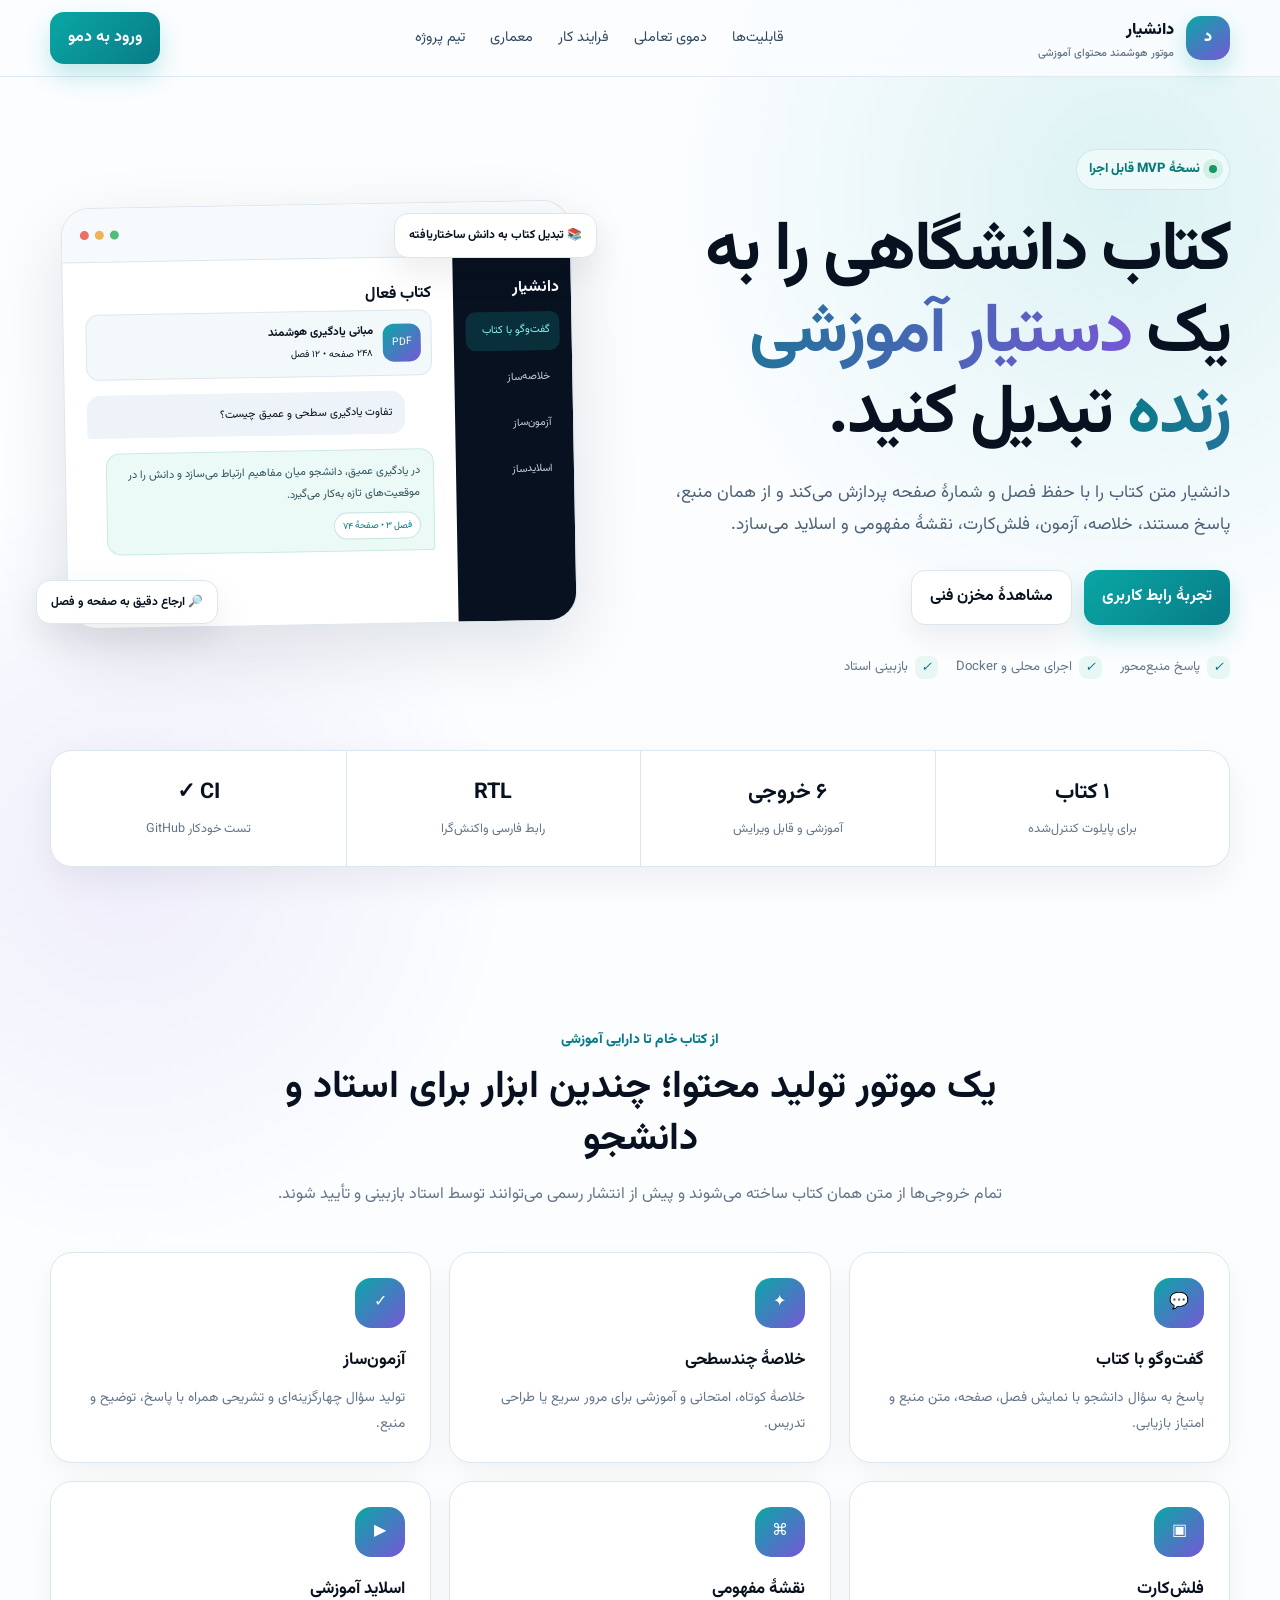
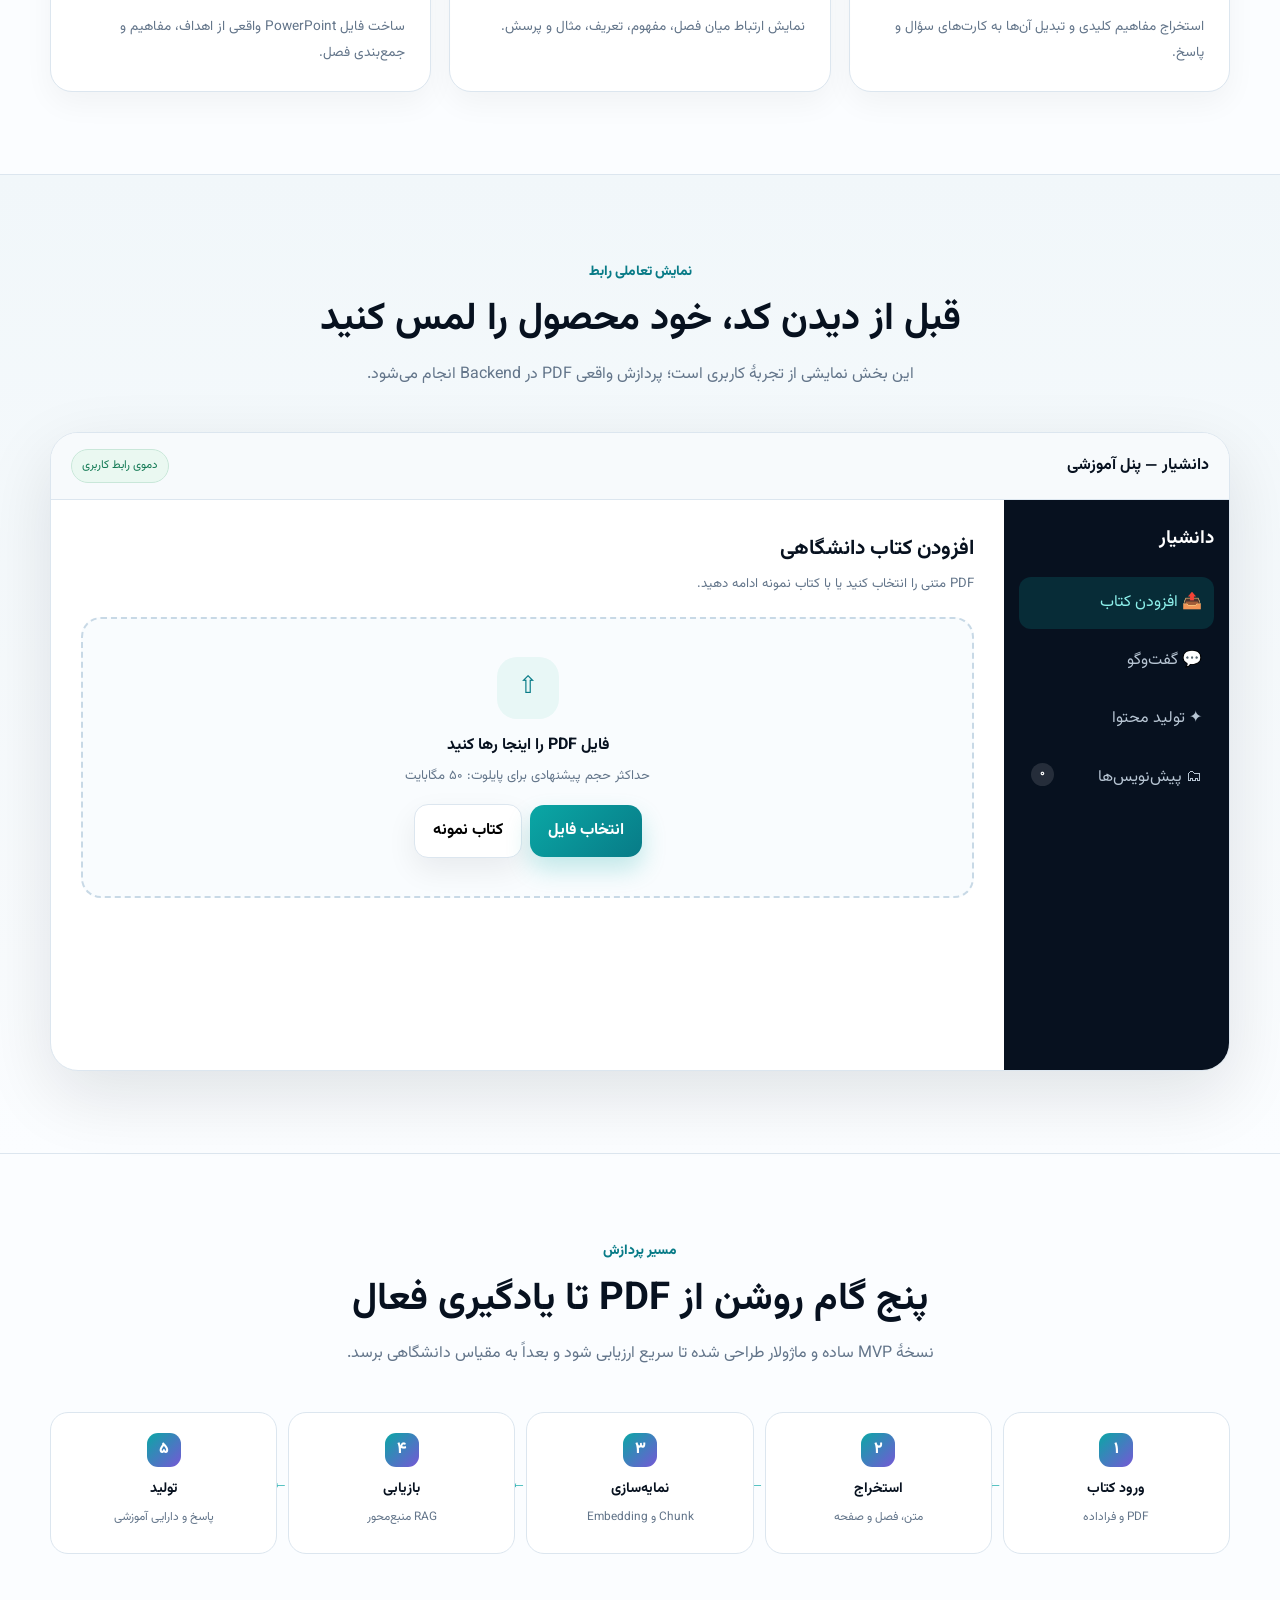
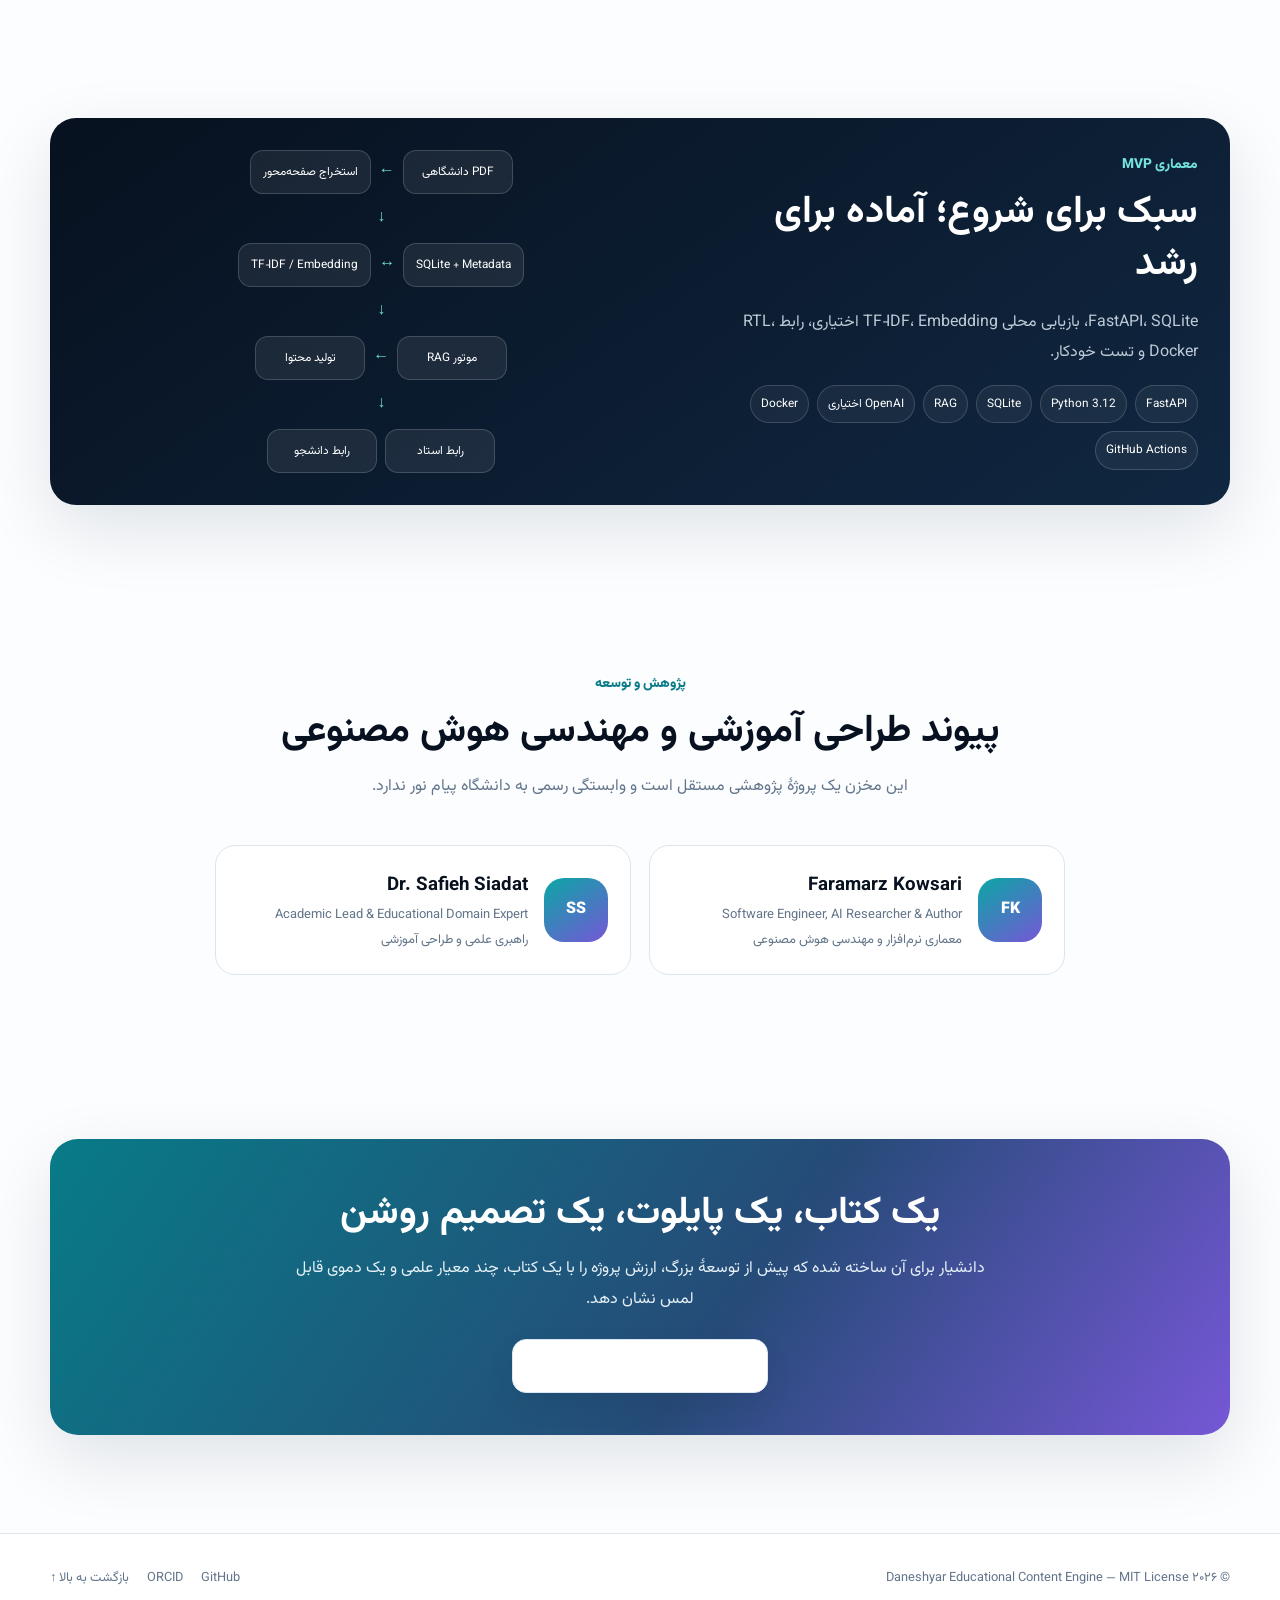
==== docs/index.html @ fdad8655 "Add draft storage notice to public interface" ====
<!doctype html>
<html lang="fa" dir="rtl">
<head>
<meta charset="utf-8">
<meta name="viewport" content="width=device-width,initial-scale=1">
<meta name="theme-color" content="#07111f">
<meta name="description" content="دانشیار؛ موتور هوشمند محتوای آموزشی برای تبدیل کتاب‌های دانشگاهی PDF به پاسخ‌های منبع‌محور، خلاصه، آزمون، فلش‌کارت و اسلاید.">
<meta property="og:title" content="دانشیار | موتور هوشمند محتوای آموزشی">
<meta property="og:description" content="از یک کتاب دانشگاهی، یک دستیار آموزشی منبع‌محور بسازید.">
<meta property="og:url" content="https://faramarzkowsari.github.io/daneshyar-educational-content-engine/">
<link rel="canonical" href="https://faramarzkowsari.github.io/daneshyar-educational-content-engine/">
<link rel="preconnect" href="https://fonts.googleapis.com">
<link rel="preconnect" href="https://fonts.gstatic.com" crossorigin>
<link href="https://fonts.googleapis.com/css2?family=Vazirmatn:wght@300;400;500;600;700;800;900&display=swap" rel="stylesheet">
<title>دانشیار | موتور هوشمند محتوای آموزشی</title>
<style>
:root{--ink:#07111f;--ink2:#102238;--surface:#fff;--soft:#f3f8fb;--line:#dce6ef;--muted:#63758a;--teal:#0aa7a5;--teal2:#087b87;--violet:#7657d6;--green:#199865;--shadow:0 24px 70px rgba(7,17,31,.11);--max:1180px}*{box-sizing:border-box}html{scroll-behavior:smooth}body{margin:0;font-family:Vazirmatn,Tahoma,sans-serif;color:var(--ink);background:radial-gradient(circle at 88% 4%,rgba(10,167,165,.13),transparent 28rem),radial-gradient(circle at 10% 18%,rgba(118,87,214,.09),transparent 24rem),#fbfdff;line-height:1.9}a{text-decoration:none;color:inherit}button,input{font:inherit}.wrap{width:min(var(--max),calc(100% - 36px));margin:auto}.top{position:sticky;top:0;z-index:30;background:rgba(251,253,255,.86);backdrop-filter:blur(18px);border-bottom:1px solid rgba(220,230,239,.85)}.nav{height:76px;display:flex;align-items:center;justify-content:space-between;gap:22px}.brand{display:flex;align-items:center;gap:12px;font-weight:900}.mark{width:44px;height:44px;border-radius:15px;display:grid;place-items:center;color:#fff;background:linear-gradient(145deg,var(--teal),var(--violet));box-shadow:0 10px 24px rgba(10,167,165,.24)}.brand small{display:block;color:var(--muted);font-size:.68rem;font-weight:500;line-height:1.2}.links{display:flex;align-items:center;gap:25px;color:#334a61;font-size:.9rem}.links a:hover{color:var(--teal2)}.btn{display:inline-flex;align-items:center;justify-content:center;gap:8px;padding:11px 18px;border-radius:14px;border:0;font-weight:700;cursor:pointer;transition:.2s}.btn:hover{transform:translateY(-2px)}.primary{color:#fff;background:linear-gradient(135deg,var(--teal),var(--teal2));box-shadow:0 12px 24px rgba(10,167,165,.24)}.secondary{background:#fff;border:1px solid var(--line);box-shadow:0 12px 30px rgba(7,17,31,.07)}.hero{padding:72px 0 62px}.heroGrid{display:grid;grid-template-columns:1.04fr .96fr;align-items:center;gap:58px}.badge{display:inline-flex;align-items:center;gap:9px;padding:7px 12px;border:1px solid #cbe8e7;border-radius:999px;background:#eefaf9;color:#087a78;font-weight:800;font-size:.82rem}.pulse{width:8px;height:8px;border-radius:50%;background:var(--green);box-shadow:0 0 0 6px rgba(25,152,101,.12)}h1{font-size:clamp(2.45rem,5.4vw,4.7rem);line-height:1.18;letter-spacing:-2px;margin:22px 0 20px}.grad{color:transparent;background:linear-gradient(100deg,var(--teal2),var(--violet));background-clip:text;-webkit-background-clip:text}.lead{font-size:1.08rem;color:#4d6177;max-width:650px;margin:0 0 28px}.actions{display:flex;flex-wrap:wrap;gap:12px}.trust{display:flex;flex-wrap:wrap;gap:18px;margin-top:30px;color:var(--muted);font-size:.82rem}.trust span{display:flex;align-items:center;gap:7px}.ok{width:23px;height:23px;border-radius:8px;display:grid;place-items:center;background:#e9f7f4;color:var(--teal2)}.visual{position:relative;min-height:470px;display:grid;place-items:center}.glow{position:absolute;width:360px;height:360px;border-radius:50%;background:radial-gradient(circle,rgba(10,167,165,.25),transparent 66%)}.window{width:min(100%,510px);position:relative;z-index:2;border:1px solid var(--line);border-radius:29px;background:#fff;overflow:hidden;box-shadow:var(--shadow);transform:rotate(-1deg)}.wbar{padding:15px 18px;background:#f7fafc;border-bottom:1px solid var(--line);display:flex;justify-content:space-between;align-items:center;color:var(--muted);font-size:.75rem}.dots{display:flex;gap:6px;direction:ltr}.dots i{width:9px;height:9px;border-radius:50%;background:#ef6d64}.dots i:nth-child(2){background:#efb354}.dots i:nth-child(3){background:#55bb79}.preview{display:grid;grid-template-columns:118px 1fr;min-height:365px}.side{padding:18px 12px;background:var(--ink);color:#c4d2df}.side b{color:#fff}.side div{padding:9px 10px;margin-top:8px;border-radius:10px;font-size:.67rem}.side .active{background:rgba(10,167,165,.2);color:#8af0eb}.main{padding:22px}.book{display:flex;align-items:center;gap:10px;background:var(--soft);border:1px solid var(--line);border-radius:13px;padding:10px;font-size:.72rem}.pdf{width:38px;height:38px;border-radius:11px;display:grid;place-items:center;color:#fff;background:linear-gradient(135deg,var(--teal),var(--violet));font-size:.65rem}.q,.a{padding:11px 13px;font-size:.7rem;border-radius:14px;margin-top:15px}.q{margin-right:28px;background:#edf3f8;border-bottom-left-radius:4px}.a{margin-left:18px;background:#ebfaf7;border:1px solid #cbe9e4;border-bottom-right-radius:4px;color:#31545c}.source{display:inline-block;margin-top:8px;padding:4px 8px;border:1px solid #c5e4df;border-radius:999px;background:#fff;color:var(--teal2);font-size:.58rem}.float{position:absolute;z-index:3;padding:10px 14px;border:1px solid var(--line);border-radius:14px;background:#fff;box-shadow:0 14px 35px rgba(7,17,31,.08);font-size:.74rem;font-weight:700}.f1{top:34px;right:-8px}.f2{bottom:25px;left:-14px}.metrics{padding:8px 0 76px}.metricGrid{display:grid;grid-template-columns:repeat(4,1fr);border:1px solid var(--line);border-radius:22px;background:#fff;box-shadow:0 14px 35px rgba(7,17,31,.06);overflow:hidden}.metric{text-align:center;padding:22px;border-left:1px solid var(--line)}.metric:last-child{border-left:0}.metric strong{display:block;font-size:1.35rem}.metric span{color:var(--muted);font-size:.79rem}section{padding:82px 0}.head{text-align:center;max-width:760px;margin:0 auto 42px}.kicker{color:var(--teal2);font-weight:800;font-size:.86rem}h2{font-size:clamp(1.9rem,3vw,3rem);line-height:1.35;margin:8px 0 13px}.head p{color:var(--muted);margin:0}.features{display:grid;grid-template-columns:repeat(3,1fr);gap:18px}.card{padding:25px;border:1px solid var(--line);border-radius:22px;background:#fff;box-shadow:0 12px 30px rgba(7,17,31,.045);transition:.25s}.card:hover{transform:translateY(-5px);box-shadow:0 18px 42px rgba(7,17,31,.08)}.icon{width:50px;height:50px;border-radius:16px;display:grid;place-items:center;color:#fff;background:linear-gradient(135deg,var(--teal),var(--violet));margin-bottom:17px}.card h3{margin:0 0 8px;font-size:1.05rem}.card p{margin:0;color:var(--muted);font-size:.85rem}.demoSec{background:linear-gradient(180deg,#f1f7fa,#fbfdff);border-block:1px solid var(--line)}.shell{border:1px solid var(--line);border-radius:28px;background:#fff;box-shadow:var(--shadow);overflow:hidden}.shellTop{padding:16px 20px;background:#f7fafc;border-bottom:1px solid var(--line);display:flex;justify-content:space-between;align-items:center}.demoTag{padding:5px 10px;border:1px solid #c9e7d9;border-radius:999px;background:#eaf8f1;color:#147a55;font-size:.72rem}.layout{display:grid;grid-template-columns:225px 1fr;min-height:570px}.demoSide{padding:21px 15px;background:var(--ink);color:#fff}.demoSide h3{margin:0 0 20px}.tabs button{width:100%;display:flex;gap:10px;padding:11px 12px;margin:6px 0;border:0;border-radius:12px;background:transparent;color:#b7c5d3;cursor:pointer;text-align:right}.tabs button.active,.tabs button:hover{background:rgba(10,167,165,.18);color:#8df0eb}.content{padding:30px}.panel{display:none}.panel.active{display:block;animation:fade .28s ease}@keyframes fade{from{opacity:0;transform:translateY(4px)}to{opacity:1;transform:none}}.phead h3{margin:0;font-size:1.3rem}.phead p{margin:2px 0 20px;color:var(--muted);font-size:.82rem}.upload{padding:38px 20px;border:2px dashed #c8d9e6;border-radius:20px;background:#f9fcfe;text-align:center}.upload.drag{border-color:var(--teal);background:#eefaf9}.uploadIcon{width:62px;height:62px;margin:0 auto 12px;border-radius:20px;display:grid;place-items:center;background:#e8f7f6;color:var(--teal2);font-size:1.5rem}.upload h4{margin:0}.upload p{margin:3px 0 15px;color:var(--muted);font-size:.82rem}#file{display:none}.progress{display:none;margin-top:20px;text-align:right}.track{height:9px;border-radius:999px;background:#e6eef4;overflow:hidden}.bar{width:0;height:100%;background:linear-gradient(90deg,var(--teal),var(--violet));transition:.25s}.plabel{margin-top:8px;color:var(--muted);font-size:.8rem}.bookRow{display:flex;align-items:center;justify-content:space-between;gap:12px;padding:14px;border:1px solid var(--line);border-radius:16px;background:#f8fbfd;margin-bottom:16px}.bookMeta{display:flex;align-items:center;gap:11px}.bookMeta strong{display:block;font-size:.9rem}.bookMeta small{color:var(--muted)}.chat{border:1px solid var(--line);border-radius:18px;overflow:hidden}.messages{min-height:275px;max-height:325px;overflow:auto;padding:18px;background:#fbfdff}.msg{width:fit-content;max-width:86%;padding:11px 14px;margin-bottom:12px;border-radius:15px;font-size:.85rem}.user{margin-right:auto;background:#eaf0f6;border-bottom-left-radius:4px}.ai{background:#eaf9f6;border:1px solid #cbe9e4;border-bottom-right-radius:4px}.cite{display:inline-flex;margin-top:8px;padding:4px 8px;border:1px solid #bedfd9;border-radius:999px;background:#fff;color:#087c76;font-size:.67rem}.typing{display:none;color:var(--muted);font-size:.77rem}.form{display:flex;gap:9px;padding:12px;border-top:1px solid var(--line)}.form input{min-width:0;flex:1;padding:11px 13px;border:1px solid var(--line);border-radius:12px;outline:0}.form input:focus{border-color:var(--teal);box-shadow:0 0 0 4px rgba(10,167,165,.09)}.samples{display:flex;flex-wrap:wrap;gap:7px;margin-top:11px}.samples button{padding:7px 10px;border:1px solid var(--line);border-radius:999px;background:#fff;color:#425970;cursor:pointer;font-size:.72rem}.assets{display:grid;grid-template-columns:repeat(2,1fr);gap:13px}.asset{display:flex;align-items:center;gap:12px;padding:16px;border:1px solid var(--line);border-radius:17px}.asset .icon{flex:0 0 44px;width:44px;height:44px;margin:0;border-radius:13px}.asset strong{display:block;font-size:.88rem}.asset small{color:var(--muted)}.asset button{margin-right:auto;padding:7px 10px;border:1px solid var(--line);border-radius:10px;background:#f8fbfd;cursor:pointer}.result{display:none;margin-top:16px;padding:14px;border:1px solid #cce7e2;border-radius:14px;background:#eefaf8;color:#28595a}.flow{display:grid;grid-template-columns:repeat(5,1fr);gap:11px}.step{position:relative;text-align:center;padding:20px 11px;border:1px solid var(--line);border-radius:18px;background:#fff}.step:not(:last-child):after{content:"←";position:absolute;left:-17px;top:42%;color:var(--teal);font-weight:900}.num{width:34px;height:34px;margin:0 auto 9px;border-radius:11px;display:grid;place-items:center;color:#fff;background:linear-gradient(135deg,var(--teal),var(--violet));font-weight:800}.step strong{display:block;font-size:.88rem}.step span{color:var(--muted);font-size:.74rem}.arch{display:grid;grid-template-columns:.9fr 1.1fr;gap:28px;padding:32px;border-radius:26px;color:#fff;background:linear-gradient(145deg,#07111f,#102741);box-shadow:var(--shadow)}.arch p{color:#bdcad6}.pills{display:flex;flex-wrap:wrap;gap:8px}.pills span{padding:7px 10px;border:1px solid rgba(255,255,255,.16);border-radius:999px;background:rgba(255,255,255,.05);font-size:.74rem}.diagram{display:grid;gap:9px;align-content:center}.row{display:flex;align-items:center;justify-content:center;gap:8px}.box{min-width:110px;padding:10px 12px;text-align:center;border:1px solid rgba(255,255,255,.17);border-radius:13px;background:rgba(255,255,255,.075);font-size:.74rem}.arrow{color:#70e1db;font-weight:900}.people{display:grid;grid-template-columns:repeat(2,1fr);gap:18px;max-width:850px;margin:auto}.person{display:flex;align-items:center;gap:16px;padding:22px;border:1px solid var(--line);border-radius:20px;background:#fff}.avatar{width:64px;height:64px;flex:0 0 64px;border-radius:20px;display:grid;place-items:center;color:#fff;background:linear-gradient(145deg,var(--teal),var(--violet));font-weight:900}.person h3{margin:0}.person p{margin:0;color:var(--muted);font-size:.81rem}.cta{padding-bottom:98px}.ctaBox{padding:42px;border-radius:28px;text-align:center;color:#fff;background:linear-gradient(125deg,var(--teal2),#264b78 58%,var(--violet));box-shadow:var(--shadow)}.ctaBox p{max-width:690px;margin:0 auto 24px;color:#e6f1f7}footer{padding:32px 0;border-top:1px solid var(--line);background:#fff}.foot{display:flex;justify-content:space-between;align-items:center;gap:20px;color:var(--muted);font-size:.8rem}.footLinks{display:flex;gap:18px}.toast{position:fixed;left:22px;bottom:22px;z-index:90;opacity:0;transform:translateY(14px);padding:12px 16px;border-radius:13px;color:#fff;background:var(--ink);box-shadow:var(--shadow);transition:.25s;font-size:.82rem}.toast.show{opacity:1;transform:none}@media(max-width:980px){.links{display:none}.heroGrid,.arch{grid-template-columns:1fr}.heroCopy{text-align:center}.lead{margin-inline:auto}.actions,.trust{justify-content:center}.features{grid-template-columns:repeat(2,1fr)}.flow{grid-template-columns:repeat(2,1fr)}.step:after{display:none}}@media(max-width:720px){.brand small{display:none}.hero{padding-top:50px}.visual{min-height:390px}.float{display:none}.window{transform:none}.metricGrid{grid-template-columns:repeat(2,1fr)}.metric:nth-child(2){border-left:0}.metric:nth-child(-n+2){border-bottom:1px solid var(--line)}.features,.people{grid-template-columns:1fr}.layout{grid-template-columns:1fr}.demoSide{padding:10px;overflow:auto}.demoSide h3{display:none}.tabs{display:flex;min-width:max-content}.tabs button{width:auto;white-space:nowrap}.content{padding:20px 14px}.assets{grid-template-columns:1fr}.flow{grid-template-columns:1fr}.foot{flex-direction:column;text-align:center}.preview{grid-template-columns:92px 1fr}}@media(prefers-reduced-motion:reduce){*{scroll-behavior:auto!important;animation:none!important;transition:none!important}}

/* Draft repository */
.tabs button{position:relative}
.draftBadge{display:inline-grid;place-items:center;min-width:23px;height:23px;padding:0 6px;margin-right:auto;border-radius:999px;background:rgba(255,255,255,.12);color:#fff;font-size:.68rem;font-weight:800}
.tabs button.active .draftBadge{background:#8df0eb;color:#07333a}
.draftTop{display:flex;align-items:flex-start;justify-content:space-between;gap:18px;margin-bottom:16px}
.draftTop .phead p{margin-bottom:0}
.draftTools{display:flex;flex-wrap:wrap;align-items:center;gap:8px}
.draftSearch{min-width:230px;padding:9px 12px;border:1px solid var(--line);border-radius:11px;background:#fff;outline:none}
.draftSearch:focus{border-color:var(--teal);box-shadow:0 0 0 4px rgba(10,167,165,.08)}
.filters{display:flex;flex-wrap:wrap;gap:7px;margin-bottom:16px}
.filters button{padding:7px 11px;border:1px solid var(--line);border-radius:999px;background:#fff;color:#4d6176;cursor:pointer;font-size:.75rem}
.filters button.active{border-color:#aadfdc;background:#eaf9f7;color:#087b78;font-weight:800}
.draftList{display:grid;gap:12px}
.draftCard{display:grid;grid-template-columns:auto 1fr auto;gap:14px;align-items:center;padding:16px;border:1px solid var(--line);border-radius:17px;background:#fff;box-shadow:0 8px 24px rgba(7,17,31,.035)}
.draftCard:hover{border-color:#bfdcdd;box-shadow:0 13px 30px rgba(7,17,31,.065)}
.draftKind{width:46px;height:46px;display:grid;place-items:center;border-radius:14px;color:#fff;background:linear-gradient(135deg,var(--teal),var(--violet));font-weight:900}
.draftInfo{min-width:0}
.draftTitle{display:flex;align-items:center;gap:8px;flex-wrap:wrap}
.draftTitle strong{font-size:.92rem}
.statusChip{display:inline-flex;align-items:center;gap:5px;padding:3px 8px;border-radius:999px;font-size:.65rem;font-weight:800}
.statusChip.draft{background:#fff5df;color:#9b6818;border:1px solid #f2deb1}
.statusChip.approved{background:#eaf8f1;color:#147a55;border:1px solid #cae8da}
.draftMeta{display:flex;flex-wrap:wrap;gap:10px;margin-top:5px;color:var(--muted);font-size:.72rem}
.draftActions{display:flex;flex-wrap:wrap;justify-content:flex-end;gap:6px}
.draftActions button{padding:7px 9px;border:1px solid var(--line);border-radius:9px;background:#f8fbfd;color:#40576d;cursor:pointer;font-size:.7rem}
.draftActions button:hover{border-color:#9fd8d5;background:#eef9f8;color:#087b78}
.draftActions .danger:hover{border-color:#efb9b5;background:#fff1ef;color:#a33e35}
.emptyDrafts{text-align:center;padding:48px 20px;border:2px dashed #d7e3ec;border-radius:18px;background:#fafcfe;color:var(--muted)}
.emptyDrafts .emptyIcon{width:62px;height:62px;margin:0 auto 11px;display:grid;place-items:center;border-radius:19px;background:#eef6fa;color:var(--teal2);font-size:1.5rem}
.emptyDrafts h4{margin:0 0 4px;color:var(--ink)}
.emptyDrafts p{margin:0 0 14px;font-size:.8rem}
.draftSummary{display:flex;gap:10px;flex-wrap:wrap;margin-bottom:16px}
.summaryPill{padding:8px 11px;border:1px solid var(--line);border-radius:12px;background:#f8fbfd;font-size:.75rem;color:#4c6176}
.summaryPill b{color:var(--ink)}
.modalBackdrop{position:fixed;inset:0;z-index:100;display:none;align-items:center;justify-content:center;padding:20px;background:rgba(4,12,22,.62);backdrop-filter:blur(5px)}
.modalBackdrop.open{display:flex}
.draftModal{width:min(760px,100%);max-height:86vh;display:flex;flex-direction:column;border-radius:22px;background:#fff;box-shadow:0 30px 90px rgba(0,0,0,.28);overflow:hidden}
.modalHead{display:flex;align-items:flex-start;justify-content:space-between;gap:15px;padding:19px 22px;border-bottom:1px solid var(--line);background:#f8fbfd}
.modalHead h3{margin:0;font-size:1.15rem}
.modalHead p{margin:3px 0 0;color:var(--muted);font-size:.75rem}
.closeModal{width:38px;height:38px;border:1px solid var(--line);border-radius:11px;background:#fff;cursor:pointer;font-size:1.1rem}
.modalBody{padding:22px;overflow:auto}
.previewBlock{padding:18px;border:1px solid var(--line);border-radius:15px;background:#fbfdff;white-space:pre-wrap;color:#334b60;font-size:.84rem;line-height:2}
.modalFoot{display:flex;flex-wrap:wrap;justify-content:flex-end;gap:8px;padding:14px 22px;border-top:1px solid var(--line);background:#fff}
.modalFoot button{padding:9px 13px;border:1px solid var(--line);border-radius:10px;background:#f8fbfd;cursor:pointer}
.modalFoot .approve{color:#fff;border-color:transparent;background:linear-gradient(135deg,var(--teal),var(--teal2))}
.resultAction{margin-right:9px;padding:6px 10px;border:1px solid #acdcd7;border-radius:9px;background:#fff;color:#087b78;cursor:pointer;font-weight:800}
@media(max-width:720px){
  .draftTop{flex-direction:column}
  .draftTools,.draftSearch{width:100%}
  .draftCard{grid-template-columns:auto 1fr}
  .draftActions{grid-column:1/-1;justify-content:flex-start}
}


.draftStorageNote{
  display:flex;
  align-items:flex-start;
  gap:12px;
  margin:0 0 18px;
  padding:15px 17px;
  border:1px solid #b8dfe0;
  border-right:5px solid var(--teal);
  border-radius:15px;
  background:linear-gradient(135deg,#effaf9,#f7fbff);
  color:#315667;
  box-shadow:0 8px 24px rgba(7,17,31,.035);
}
.draftStorageNote .noteIcon{
  flex:0 0 38px;
  width:38px;
  height:38px;
  display:grid;
  place-items:center;
  border-radius:12px;
  background:#dff5f2;
  color:#087b78;
  font-size:1.05rem;
}
.draftStorageNote strong{color:#083c4b}
.draftStorageNote p{margin:0;font-size:.79rem;line-height:2}

</style>
<script type="application/ld+json">{"@context":"https://schema.org","@type":"SoftwareApplication","name":"Daneshyar Educational Content Engine","alternateName":"دانشیار","applicationCategory":"EducationalApplication","operatingSystem":"Web","url":"https://faramarzkowsari.github.io/daneshyar-educational-content-engine/","codeRepository":"https://github.com/FaramarzKowsari/daneshyar-educational-content-engine","license":"https://opensource.org/licenses/MIT","author":[{"@type":"Person","name":"Faramarz Kowsari"},{"@type":"Person","name":"Safieh Siadat"}]}</script>
</head>
<body>
<header class="top"><div class="wrap nav"><a class="brand" href="#top"><span class="mark">د</span><span>دانشیار<small>موتور هوشمند محتوای آموزشی</small></span></a><nav class="links"><a href="#features">قابلیت‌ها</a><a href="#demo">دموی تعاملی</a><a href="#workflow">فرایند کار</a><a href="#architecture">معماری</a><a href="#team">تیم پروژه</a></nav><a class="btn primary" href="#demo">ورود به دمو</a></div></header>
<main id="top">
<section class="hero"><div class="wrap heroGrid"><div class="heroCopy"><span class="badge"><span class="pulse"></span>نسخهٔ MVP قابل اجرا</span><h1>کتاب دانشگاهی را به یک <span class="grad">دستیار آموزشی زنده</span> تبدیل کنید.</h1><p class="lead">دانشیار متن کتاب را با حفظ فصل و شمارهٔ صفحه پردازش می‌کند و از همان منبع، پاسخ مستند، خلاصه، آزمون، فلش‌کارت، نقشهٔ مفهومی و اسلاید می‌سازد.</p><div class="actions"><a class="btn primary" href="#demo">تجربهٔ رابط کاربری</a><a class="btn secondary" href="https://github.com/FaramarzKowsari/daneshyar-educational-content-engine" target="_blank" rel="noopener">مشاهدهٔ مخزن فنی</a></div><div class="trust"><span><i class="ok">✓</i>پاسخ منبع‌محور</span><span><i class="ok">✓</i>اجرای محلی و Docker</span><span><i class="ok">✓</i>بازبینی استاد</span></div></div><div class="visual"><div class="glow"></div><div class="float f1">📚 تبدیل کتاب به دانش ساختاریافته</div><div class="float f2">🔎 ارجاع دقیق به صفحه و فصل</div><div class="window"><div class="wbar"><span>● سامانه آماده است</span><span class="dots"><i></i><i></i><i></i></span></div><div class="preview"><aside class="side"><b>دانشیار</b><div class="active">گفت‌وگو با کتاب</div><div>خلاصه‌ساز</div><div>آزمون‌ساز</div><div>اسلایدساز</div></aside><div class="main"><b>کتاب فعال</b><div class="book"><span class="pdf">PDF</span><span><b>مبانی یادگیری هوشمند</b><br><small>۲۴۸ صفحه • ۱۲ فصل</small></span></div><div class="q">تفاوت یادگیری سطحی و عمیق چیست؟</div><div class="a">در یادگیری عمیق، دانشجو میان مفاهیم ارتباط می‌سازد و دانش را در موقعیت‌های تازه به‌کار می‌گیرد.<br><span class="source">فصل ۳ • صفحهٔ ۷۴</span></div></div></div></div></div></div></section>
<div class="metrics"><div class="wrap metricGrid"><div class="metric"><strong>۱ کتاب</strong><span>برای پایلوت کنترل‌شده</span></div><div class="metric"><strong>۶ خروجی</strong><span>آموزشی و قابل ویرایش</span></div><div class="metric"><strong>RTL</strong><span>رابط فارسی واکنش‌گرا</span></div><div class="metric"><strong>CI ✓</strong><span>تست خودکار GitHub</span></div></div></div>
<section id="features"><div class="wrap"><div class="head"><span class="kicker">از کتاب خام تا دارایی آموزشی</span><h2>یک موتور تولید محتوا؛ چندین ابزار برای استاد و دانشجو</h2><p>تمام خروجی‌ها از متن همان کتاب ساخته می‌شوند و پیش از انتشار رسمی می‌توانند توسط استاد بازبینی و تأیید شوند.</p></div><div class="features"><article class="card"><div class="icon">💬</div><h3>گفت‌وگو با کتاب</h3><p>پاسخ به سؤال دانشجو با نمایش فصل، صفحه، متن منبع و امتیاز بازیابی.</p></article><article class="card"><div class="icon">✦</div><h3>خلاصهٔ چندسطحی</h3><p>خلاصهٔ کوتاه، امتحانی و آموزشی برای مرور سریع یا طراحی تدریس.</p></article><article class="card"><div class="icon">✓</div><h3>آزمون‌ساز</h3><p>تولید سؤال چهارگزینه‌ای و تشریحی همراه با پاسخ، توضیح و منبع.</p></article><article class="card"><div class="icon">▣</div><h3>فلش‌کارت</h3><p>استخراج مفاهیم کلیدی و تبدیل آن‌ها به کارت‌های سؤال و پاسخ.</p></article><article class="card"><div class="icon">⌘</div><h3>نقشهٔ مفهومی</h3><p>نمایش ارتباط میان فصل، مفهوم، تعریف، مثال و پرسش.</p></article><article class="card"><div class="icon">▶</div><h3>اسلاید آموزشی</h3><p>ساخت فایل PowerPoint واقعی از اهداف، مفاهیم و جمع‌بندی فصل.</p></article></div></div></section>
<section class="demoSec" id="demo"><div class="wrap"><div class="head"><span class="kicker">نمایش تعاملی رابط</span><h2>قبل از دیدن کد، خود محصول را لمس کنید</h2><p>این بخش نمایشی از تجربهٔ کاربری است؛ پردازش واقعی PDF در Backend انجام می‌شود.</p></div><div class="shell"><div class="shellTop"><b>دانشیار — پنل آموزشی</b><span class="demoTag">دموی رابط کاربری</span></div><div class="layout"><aside class="demoSide"><h3>دانشیار</h3><div class="tabs"><button class="active" data-panel="upload">📤 افزودن کتاب</button><button data-panel="chat">💬 گفت‌وگو</button><button data-panel="assets">✦ تولید محتوا</button><button data-panel="drafts">🗂 پیش‌نویس‌ها <span class="draftBadge" id="draftCount">۰</span></button></div></aside><div class="content">
<div class="panel active" id="upload"><div class="phead"><h3>افزودن کتاب دانشگاهی</h3><p>PDF متنی را انتخاب کنید یا با کتاب نمونه ادامه دهید.</p></div><div class="upload" id="zone"><div class="uploadIcon">⇧</div><h4 id="uploadTitle">فایل PDF را اینجا رها کنید</h4><p>حداکثر حجم پیشنهادی برای پایلوت: ۵۰ مگابایت</p><label class="btn primary" for="file">انتخاب فایل</label><input id="file" type="file" accept="application/pdf"><button class="btn secondary" id="sample" style="margin-right:8px">کتاب نمونه</button><div class="progress" id="progress"><div class="track"><div class="bar" id="bar"></div></div><div class="plabel" id="plabel">در حال آماده‌سازی…</div></div></div></div>
<div class="panel" id="chat"><div class="phead"><h3>گفت‌وگو با کتاب</h3><p>پاسخ‌ها به فصل و صفحهٔ منبع متصل می‌شوند.</p></div><div class="bookRow"><div class="bookMeta"><span class="pdf">PDF</span><span><strong id="activeBook">مبانی یادگیری هوشمند</strong><small>کتاب نمونه • آمادهٔ جست‌وجو</small></span></div><span class="demoTag">۱۲ فصل</span></div><div class="chat"><div class="messages" id="messages"><div class="msg ai">سلام. دربارهٔ محتوای کتاب سؤال بپرسید؛ پاسخ را همراه با منبع نمایش می‌دهم.</div><div class="typing" id="typing">دانشیار در حال بررسی منبع است…</div></div><form class="form" id="form"><input id="question" placeholder="سؤال خود را بنویسید…" autocomplete="off"><button class="btn primary">ارسال</button></form></div><div class="samples"><button data-q="هدف یادگیری عمیق چیست؟">هدف یادگیری عمیق چیست؟</button><button data-q="ارزشیابی تکوینی چه کاربردی دارد؟">ارزشیابی تکوینی چه کاربردی دارد؟</button><button data-q="نقش بازخورد در یادگیری چیست؟">نقش بازخورد در یادگیری چیست؟</button></div></div>
<div class="panel" id="assets"><div class="phead"><h3>تولید محتوای آموزشی</h3><p>خروجی به‌عنوان پیش‌نویس ذخیره می‌شود.</p></div><div class="assets"><div class="asset"><span class="icon">Σ</span><span><strong>خلاصهٔ فصل</strong><small>سه سطح کاربردی</small></span><button data-asset="خلاصهٔ سه‌سطحی">تولید</button></div><div class="asset"><span class="icon">?</span><span><strong>آزمون</strong><small>چهارگزینه‌ای و تشریحی</small></span><button data-asset="آزمون ۱۰ سؤالی">تولید</button></div><div class="asset"><span class="icon">▣</span><span><strong>فلش‌کارت</strong><small>سؤال، پاسخ و راهنما</small></span><button data-asset="۲۰ فلش‌کارت">تولید</button></div><div class="asset"><span class="icon">▶</span><span><strong>اسلاید</strong><small>PowerPoint قابل دانلود</small></span><button data-asset="۱۲ اسلاید آموزشی">تولید</button></div></div><div class="result" id="result"></div></div>
<div class="panel" id="drafts">
  <div class="draftTop">
    <div class="phead"><h3>مخزن پیش‌نویس‌ها</h3><p>خروجی‌های تولیدشده را مشاهده، بازبینی، تأیید، دانلود یا حذف کنید.</p></div>
    <div class="draftTools">
      <input class="draftSearch" id="draftSearch" type="search" placeholder="جست‌وجو در پیش‌نویس‌ها…" autocomplete="off">
      <button class="btn secondary" id="clearDrafts" type="button">پاک‌کردن همه</button>
    </div>
  </div>
  <div class="draftSummary" id="draftSummary"></div>
  <div class="draftStorageNote" role="note" aria-label="نکته مهم درباره ذخیره‌سازی پیش‌نویس‌ها">
  <span class="noteIcon" aria-hidden="true">ⓘ</span>
  <p><strong>نکتهٔ مهم:</strong> در این نسخهٔ نمایشی، پیش‌نویس‌ها فقط در مرورگر همان کاربر ذخیره می‌شوند. برای نسخهٔ واقعی دانشگاهی که چند استاد و دانشجو وارد سامانه می‌شوند، پیش‌نویس‌ها باید در Backend، پایگاه داده و حساب کاربری ذخیره شوند.</p>
</div>
  <div class="filters" id="draftFilters">
    <button class="active" data-filter="all">همه</button>
    <button data-filter="draft">پیش‌نویس</button>
    <button data-filter="approved">تأییدشده</button>
    <button data-filter="summary">خلاصه</button>
    <button data-filter="quiz">آزمون</button>
    <button data-filter="flashcards">فلش‌کارت</button>
    <button data-filter="slides">اسلاید</button>
  </div>
  <div class="draftList" id="draftList"></div>
  <div class="emptyDrafts" id="emptyDrafts">
    <div class="emptyIcon">🗂</div>
    <h4>هنوز پیش‌نویسی ساخته نشده است</h4>
    <p>از بخش «تولید محتوا» یک خروجی بسازید؛ اینجا قابل مشاهده خواهد بود.</p>
    <button class="btn primary" type="button" id="goToAssets">ساخت اولین پیش‌نویس</button>
  </div>
</div>

<div class="modalBackdrop" id="draftModal" role="dialog" aria-modal="true" aria-labelledby="modalTitle">
  <div class="draftModal">
    <div class="modalHead">
      <div><h3 id="modalTitle">پیش‌نمایش پیش‌نویس</h3><p id="modalMeta"></p></div>
      <button class="closeModal" id="closeModal" type="button" aria-label="بستن">×</button>
    </div>
    <div class="modalBody"><div class="previewBlock" id="modalContent"></div></div>
    <div class="modalFoot">
      <button type="button" id="modalDownload">دانلود متن</button>
      <button type="button" class="approve" id="modalApprove">تأیید پیش‌نویس</button>
    </div>
  </div>
</div>
</div></div></div></div></section>
<section id="workflow"><div class="wrap"><div class="head"><span class="kicker">مسیر پردازش</span><h2>پنج گام روشن از PDF تا یادگیری فعال</h2><p>نسخهٔ MVP ساده و ماژولار طراحی شده تا سریع ارزیابی شود و بعداً به مقیاس دانشگاهی برسد.</p></div><div class="flow"><div class="step"><div class="num">۱</div><strong>ورود کتاب</strong><span>PDF و فراداده</span></div><div class="step"><div class="num">۲</div><strong>استخراج</strong><span>متن، فصل و صفحه</span></div><div class="step"><div class="num">۳</div><strong>نمایه‌سازی</strong><span>Chunk و Embedding</span></div><div class="step"><div class="num">۴</div><strong>بازیابی</strong><span>RAG منبع‌محور</span></div><div class="step"><div class="num">۵</div><strong>تولید</strong><span>پاسخ و دارایی آموزشی</span></div></div></div></section>
<section id="architecture"><div class="wrap"><div class="arch"><div><span class="kicker" style="color:#74e2dc">معماری MVP</span><h2>سبک برای شروع؛ آماده برای رشد</h2><p>FastAPI، SQLite، بازیابی محلی TF‑IDF، Embedding اختیاری، رابط RTL، Docker و تست خودکار.</p><div class="pills"><span>FastAPI</span><span>Python 3.12</span><span>SQLite</span><span>RAG</span><span>OpenAI اختیاری</span><span>Docker</span><span>GitHub Actions</span></div></div><div class="diagram"><div class="row"><div class="box">PDF دانشگاهی</div><span class="arrow">←</span><div class="box">استخراج صفحه‌محور</div></div><div class="row"><span class="arrow">↓</span></div><div class="row"><div class="box">SQLite + Metadata</div><span class="arrow">↔</span><div class="box">TF‑IDF / Embedding</div></div><div class="row"><span class="arrow">↓</span></div><div class="row"><div class="box">موتور RAG</div><span class="arrow">←</span><div class="box">تولید محتوا</div></div><div class="row"><span class="arrow">↓</span></div><div class="row"><div class="box">رابط استاد</div><div class="box">رابط دانشجو</div></div></div></div></div></section>
<section id="team"><div class="wrap"><div class="head"><span class="kicker">پژوهش و توسعه</span><h2>پیوند طراحی آموزشی و مهندسی هوش مصنوعی</h2><p>این مخزن یک پروژهٔ پژوهشی مستقل است و وابستگی رسمی به دانشگاه پیام نور ندارد.</p></div><div class="people"><article class="person"><div class="avatar">FK</div><div><h3>Faramarz Kowsari</h3><p>Software Engineer, AI Researcher & Author<br>معماری نرم‌افزار و مهندسی هوش مصنوعی</p></div></article><article class="person"><div class="avatar">SS</div><div><h3>Dr. Safieh Siadat</h3><p>Academic Lead & Educational Domain Expert<br>راهبری علمی و طراحی آموزشی</p></div></article></div></div></section>
<section class="cta"><div class="wrap"><div class="ctaBox"><h2>یک کتاب، یک پایلوت، یک تصمیم روشن</h2><p>دانشیار برای آن ساخته شده که پیش از توسعهٔ بزرگ، ارزش پروژه را با یک کتاب، چند معیار علمی و یک دموی قابل لمس نشان دهد.</p><a class="btn secondary" href="https://github.com/FaramarzKowsari/daneshyar-educational-content-engine" target="_blank" rel="noopener">مشاهدهٔ مستندات فنی در GitHub</a></div></div></section>
</main>
<footer><div class="wrap foot"><span>© ۲۰۲۶ Daneshyar Educational Content Engine — MIT License</span><div class="footLinks"><a href="https://github.com/FaramarzKowsari/daneshyar-educational-content-engine" target="_blank">GitHub</a><a href="https://orcid.org/0000-0003-1692-0453" target="_blank">ORCID</a><a href="#top">بازگشت به بالا ↑</a></div></div></footer><div class="toast" id="toast"></div>
<script>
const $=s=>document.querySelector(s),$$=s=>[...document.querySelectorAll(s)];const toast=m=>{let t=$('#toast');t.textContent=m;t.classList.add('show');clearTimeout(window.tt);window.tt=setTimeout(()=>t.classList.remove('show'),2400)};function panel(n){$$('.panel').forEach(x=>x.classList.remove('active'));$$('.tabs button').forEach(x=>x.classList.toggle('active',x.dataset.panel===n));$('#'+n).classList.add('active')}$$('.tabs button').forEach(b=>b.onclick=()=>panel(b.dataset.panel));let prog=$('#progress'),bar=$('#bar'),pl=$('#plabel');function loadBook(name='مبانی یادگیری هوشمند'){prog.style.display='block';$('#uploadTitle').textContent=name;[[18,'اعتبارسنجی PDF…'],[42,'استخراج متن و صفحات…'],[68,'تشخیص فصل‌ها…'],[87,'نمایه‌سازی محتوا…'],[100,'کتاب آماده است.']].forEach((x,i)=>setTimeout(()=>{bar.style.width=x[0]+'%';pl.textContent=x[1];if(x[0]===100){$('#activeBook').textContent=name.replace(/\.pdf$/i,'');toast('کتاب آماده شد');setTimeout(()=>panel('chat'),550)}},380*(i+1)))}$('#sample').onclick=()=>loadBook();$('#file').onchange=e=>{let f=e.target.files[0];if(f&&f.name.toLowerCase().endsWith('.pdf'))loadBook(f.name);else if(f)toast('فقط فایل PDF پذیرفته می‌شود')};let z=$('#zone');['dragenter','dragover'].forEach(e=>z.addEventListener(e,x=>{x.preventDefault();z.classList.add('drag')}));['dragleave','drop'].forEach(e=>z.addEventListener(e,x=>{x.preventDefault();z.classList.remove('drag')}));z.ondrop=e=>{let f=e.dataTransfer.files[0];if(f&&f.name.toLowerCase().endsWith('.pdf'))loadBook(f.name);else toast('فقط فایل PDF پذیرفته می‌شود')};const ans=['یادگیری عمیق زمانی رخ می‌دهد که دانشجو میان مفاهیم ارتباط بسازد و آموخته‌ها را در موقعیت تازه به‌کار گیرد.','ارزشیابی تکوینی در جریان یادگیری انجام می‌شود تا فاصله با هدف مشخص و مسیر پیش از ارزیابی نهایی اصلاح شود.','بازخورد مؤثر نشان می‌دهد چه چیزی درست انجام شده، چه بخشی نیازمند اصلاح است و گام بعدی چیست.'];let ai=0,msg=$('#messages'),typing=$('#typing');function ask(q){if(!q.trim())return;let u=document.createElement('div');u.className='msg user';u.textContent=q;msg.insertBefore(u,typing);typing.style.display='block';msg.scrollTop=msg.scrollHeight;setTimeout(()=>{typing.style.display='none';let a=document.createElement('div');a.className='msg ai';a.innerHTML=ans[ai%ans.length]+'<br><span class="cite">فصل '+(3+ai)+' • صفحهٔ '+(71+ai*8)+'</span>';ai++;msg.insertBefore(a,typing);msg.scrollTop=msg.scrollHeight},850)}$('#form').onsubmit=e=>{e.preventDefault();let q=$('#question');ask(q.value);q.value=''};$$('.samples button').forEach(b=>b.onclick=()=>ask(b.dataset.q));
const DRAFT_KEY='daneshyar_demo_drafts_v2';
const faNum=n=>new Intl.NumberFormat('fa-IR').format(n);
const faDate=iso=>new Intl.DateTimeFormat('fa-IR',{dateStyle:'medium',timeStyle:'short'}).format(new Date(iso));
let currentFilter='all',activeDraftId=null;

const draftTemplates={
 'خلاصهٔ سه‌سطحی':{
   kind:'summary',icon:'Σ',title:'خلاصهٔ فصل سوم — یادگیری عمیق',
   content:'خلاصهٔ کوتاه\nیادگیری عمیق بر ایجاد ارتباط میان مفاهیم، تحلیل دلیل‌ها و انتقال آموخته‌ها به موقعیت‌های تازه استوار است.\n\nخلاصهٔ امتحانی\n• تفاوت یادگیری سطحی و عمیق\n• نقش دانش پیشین در فهم مطالب تازه\n• اهمیت بازخورد و خودارزیابی\n• کاربرد مفهوم در مسئله‌های جدید\n\nخلاصهٔ آموزشی\nاستاد می‌تواند درس را با یک مسئلهٔ واقعی آغاز کند، از دانشجویان بخواهد روابط میان مفاهیم را توضیح دهند و در پایان با یک فعالیت انتقال یادگیری، میزان فهم عمیق را بررسی کند.'
 },
 'آزمون ۱۰ سؤالی':{
   kind:'quiz',icon:'?',title:'آزمون فصل سوم — ۱۰ سؤال',
   content:'۱. یادگیری عمیق را تعریف کنید.\n۲. دو تفاوت میان یادگیری سطحی و عمیق بنویسید.\n۳. کدام گزینه نمونهٔ انتقال یادگیری است؟\nالف) حفظ یک تعریف  ب) استفاده از مفهوم در مسئله‌ای تازه  ج) رونویسی متن  د) تکرار مثال کتاب\nپاسخ صحیح: ب\n\n۴. نقش بازخورد تکوینی چیست؟\n۵. چرا فعال‌سازی دانش پیشین مهم است؟\n۶. یک نمونه از خودارزیابی بنویسید.\n۷. ارتباط سازمان‌دهی مفاهیم و حافظه را توضیح دهید.\n۸. یک فعالیت کلاسی برای یادگیری عمیق پیشنهاد کنید.\n۹. تفاوت بازخورد توصیفی و نمره را بیان کنید.\n۱۰. چگونه می‌توان انتقال یادگیری را سنجید؟'
 },
 '۲۰ فلش‌کارت':{
   kind:'flashcards',icon:'▣',title:'فلش‌کارت‌های فصل سوم',
   content:'کارت ۱\nپرسش: یادگیری عمیق چیست؟\nپاسخ: ساختن ارتباط معنادار میان مفاهیم و کاربرد آن‌ها در موقعیت تازه.\n\nکارت ۲\nپرسش: یادگیری سطحی بر چه چیزی تکیه دارد؟\nپاسخ: حفظ و بازتولید اطلاعات بدون ایجاد ارتباط مفهومی.\n\nکارت ۳\nپرسش: بازخورد تکوینی چه زمانی ارائه می‌شود؟\nپاسخ: در جریان یادگیری، برای اصلاح مسیر پیش از ارزیابی نهایی.\n\nکارت ۴\nپرسش: انتقال یادگیری یعنی چه؟\nپاسخ: استفاده از آموخته‌ها در مسئله یا زمینه‌ای متفاوت.\n\n… ۱۶ کارت دیگر در نسخهٔ واقعی از مفاهیم همان فصل ساخته می‌شود.'
 },
 '۱۲ اسلاید آموزشی':{
   kind:'slides',icon:'▶',title:'اسلاید آموزشی فصل سوم — ۱۲ اسلاید',
   content:'اسلاید ۱: عنوان فصل و پرسش محوری\nاسلاید ۲: اهداف یادگیری\nاسلاید ۳: تعریف یادگیری عمیق\nاسلاید ۴: مقایسهٔ یادگیری سطحی و عمیق\nاسلاید ۵: نقش دانش پیشین\nاسلاید ۶: سازمان‌دهی مفاهیم\nاسلاید ۷: مثال کاربردی\nاسلاید ۸: بازخورد تکوینی\nاسلاید ۹: خودارزیابی دانشجو\nاسلاید ۱۰: فعالیت کلاسی\nاسلاید ۱۱: جمع‌بندی مفاهیم\nاسلاید ۱۲: پرسش‌های پایانی'
 }
};

function readDrafts(){
  try{return JSON.parse(localStorage.getItem(DRAFT_KEY)||'[]')}catch(e){return []}
}
function writeDrafts(items){
  localStorage.setItem(DRAFT_KEY,JSON.stringify(items));
  renderDrafts();
}
function addDraft(assetName){
  const t=draftTemplates[assetName]||{kind:'other',icon:'✦',title:assetName,content:'پیش‌نویس تولیدشده برای بازبینی استاد.'};
  const drafts=readDrafts();
  const now=new Date().toISOString();
  drafts.unshift({
    id:'d_'+Date.now()+'_'+Math.random().toString(36).slice(2,7),
    assetName,
    kind:t.kind,
    icon:t.icon,
    title:t.title,
    book:$('#activeBook').textContent||'کتاب نمونه',
    chapter:'فصل سوم',
    status:'draft',
    createdAt:now,
    updatedAt:now,
    content:t.content
  });
  writeDrafts(drafts);
  return drafts[0];
}
function statusText(s){return s==='approved'?'تأییدشده':'پیش‌نویس'}
function kindText(k){return({summary:'خلاصه',quiz:'آزمون',flashcards:'فلش‌کارت',slides:'اسلاید'})[k]||'محتوا'}
function escapeHtml(v){return String(v).replace(/[&<>"']/g,c=>({'&':'&amp;','<':'&lt;','>':'&gt;','"':'&quot;',"'":'&#039;'}[c]))}

function renderDrafts(){
  const drafts=readDrafts();
  $('#draftCount').textContent=faNum(drafts.filter(x=>x.status==='draft').length);
  const approved=drafts.filter(x=>x.status==='approved').length;
  $('#draftSummary').innerHTML=
    '<span class="summaryPill">کل خروجی‌ها: <b>'+faNum(drafts.length)+'</b></span>'+
    '<span class="summaryPill">در انتظار بازبینی: <b>'+faNum(drafts.length-approved)+'</b></span>'+
    '<span class="summaryPill">تأییدشده: <b>'+faNum(approved)+'</b></span>';

  const query=($('#draftSearch').value||'').trim().toLowerCase();
  const filtered=drafts.filter(d=>{
    const filterOk=currentFilter==='all'||d.status===currentFilter||d.kind===currentFilter;
    const queryOk=!query||[d.title,d.book,d.chapter,kindText(d.kind),statusText(d.status)].join(' ').toLowerCase().includes(query);
    return filterOk&&queryOk;
  });
  const list=$('#draftList'),empty=$('#emptyDrafts');
  list.innerHTML='';
  empty.style.display=filtered.length?'none':'block';

  filtered.forEach(d=>{
    const card=document.createElement('article');
    card.className='draftCard';
    card.innerHTML=
      '<div class="draftKind">'+escapeHtml(d.icon)+'</div>'+
      '<div class="draftInfo"><div class="draftTitle"><strong>'+escapeHtml(d.title)+'</strong>'+
      '<span class="statusChip '+d.status+'">'+statusText(d.status)+'</span></div>'+
      '<div class="draftMeta"><span>📘 '+escapeHtml(d.book)+'</span><span>📂 '+escapeHtml(d.chapter)+'</span>'+
      '<span>🕒 '+escapeHtml(faDate(d.updatedAt))+'</span></div></div>'+
      '<div class="draftActions">'+
      '<button data-action="view" data-id="'+d.id+'">مشاهده</button>'+
      (d.status==='draft'?'<button data-action="approve" data-id="'+d.id+'">تأیید</button>':'')+
      '<button data-action="download" data-id="'+d.id+'">دانلود</button>'+
      '<button class="danger" data-action="delete" data-id="'+d.id+'">حذف</button>'+
      '</div>';
    list.appendChild(card);
  });
}
function getDraft(id){return readDrafts().find(x=>x.id===id)}
function openDraft(id){
  const d=getDraft(id); if(!d)return;
  activeDraftId=id;
  $('#modalTitle').textContent=d.title;
  $('#modalMeta').textContent=kindText(d.kind)+' • '+d.book+' • '+faDate(d.updatedAt)+' • '+statusText(d.status);
  $('#modalContent').textContent=d.content;
  $('#modalApprove').style.display=d.status==='draft'?'inline-block':'none';
  $('#draftModal').classList.add('open');
  document.body.style.overflow='hidden';
}
function closeDraft(){
  $('#draftModal').classList.remove('open');
  document.body.style.overflow='';
}
function approveDraft(id){
  const drafts=readDrafts(),d=drafts.find(x=>x.id===id); if(!d)return;
  d.status='approved';d.updatedAt=new Date().toISOString();
  writeDrafts(drafts);toast('پیش‌نویس تأیید شد');
  if($('#draftModal').classList.contains('open'))openDraft(id);
}
function deleteDraft(id){
  if(!confirm('این پیش‌نویس حذف شود؟'))return;
  writeDrafts(readDrafts().filter(x=>x.id!==id));
  if(activeDraftId===id)closeDraft();
  toast('پیش‌نویس حذف شد');
}
function downloadDraft(id){
  const d=getDraft(id); if(!d)return;
  const text='عنوان: '+d.title+'\nکتاب: '+d.book+'\nوضعیت: '+statusText(d.status)+'\nتاریخ: '+faDate(d.updatedAt)+'\n\n'+d.content;
  const blob=new Blob([text],{type:'text/plain;charset=utf-8'});
  const url=URL.createObjectURL(blob),a=document.createElement('a');
  a.href=url;a.download=d.title.replace(/[\\/:*?"<>|]/g,'-')+'.txt';a.click();
  setTimeout(()=>URL.revokeObjectURL(url),1000);
}
$('#draftList').addEventListener('click',e=>{
  const b=e.target.closest('button[data-action]');if(!b)return;
  const {action,id}=b.dataset;
  if(action==='view')openDraft(id);
  if(action==='approve')approveDraft(id);
  if(action==='download')downloadDraft(id);
  if(action==='delete')deleteDraft(id);
});
$('#draftFilters').addEventListener('click',e=>{
  const b=e.target.closest('button[data-filter]');if(!b)return;
  currentFilter=b.dataset.filter;
  $$('#draftFilters button').forEach(x=>x.classList.toggle('active',x===b));
  renderDrafts();
});
$('#draftSearch').addEventListener('input',renderDrafts);
$('#goToAssets').onclick=()=>panel('assets');
$('#clearDrafts').onclick=()=>{
  if(!readDrafts().length){toast('پیش‌نویسی برای حذف وجود ندارد');return}
  if(confirm('همهٔ پیش‌نویس‌ها و خروجی‌های تأییدشده پاک شوند؟')){writeDrafts([]);toast('مخزن پیش‌نویس‌ها پاک شد')}
};
$('#closeModal').onclick=closeDraft;
$('#draftModal').addEventListener('click',e=>{if(e.target===$('#draftModal'))closeDraft()});
document.addEventListener('keydown',e=>{if(e.key==='Escape')closeDraft()});
$('#modalApprove').onclick=()=>activeDraftId&&approveDraft(activeDraftId);
$('#modalDownload').onclick=()=>activeDraftId&&downloadDraft(activeDraftId);

$$('.asset button').forEach(b=>b.onclick=()=>{
  let r=$('#result');r.style.display='block';
  r.innerHTML='در حال تولید <b>'+b.dataset.asset+'</b>…';
  b.disabled=true;
  setTimeout(()=>{
    const d=addDraft(b.dataset.asset);
    b.disabled=false;
    r.innerHTML='✓ <b>'+b.dataset.asset+'</b> ساخته شد و با وضعیت «پیش‌نویس» ذخیره شد.'+
      '<button class="resultAction" id="showNewDraft">مشاهدهٔ پیش‌نویس</button>';
    $('#showNewDraft').onclick=()=>{panel('drafts');openDraft(d.id)};
  },800)
});
renderDrafts();
</script>
</body></html>
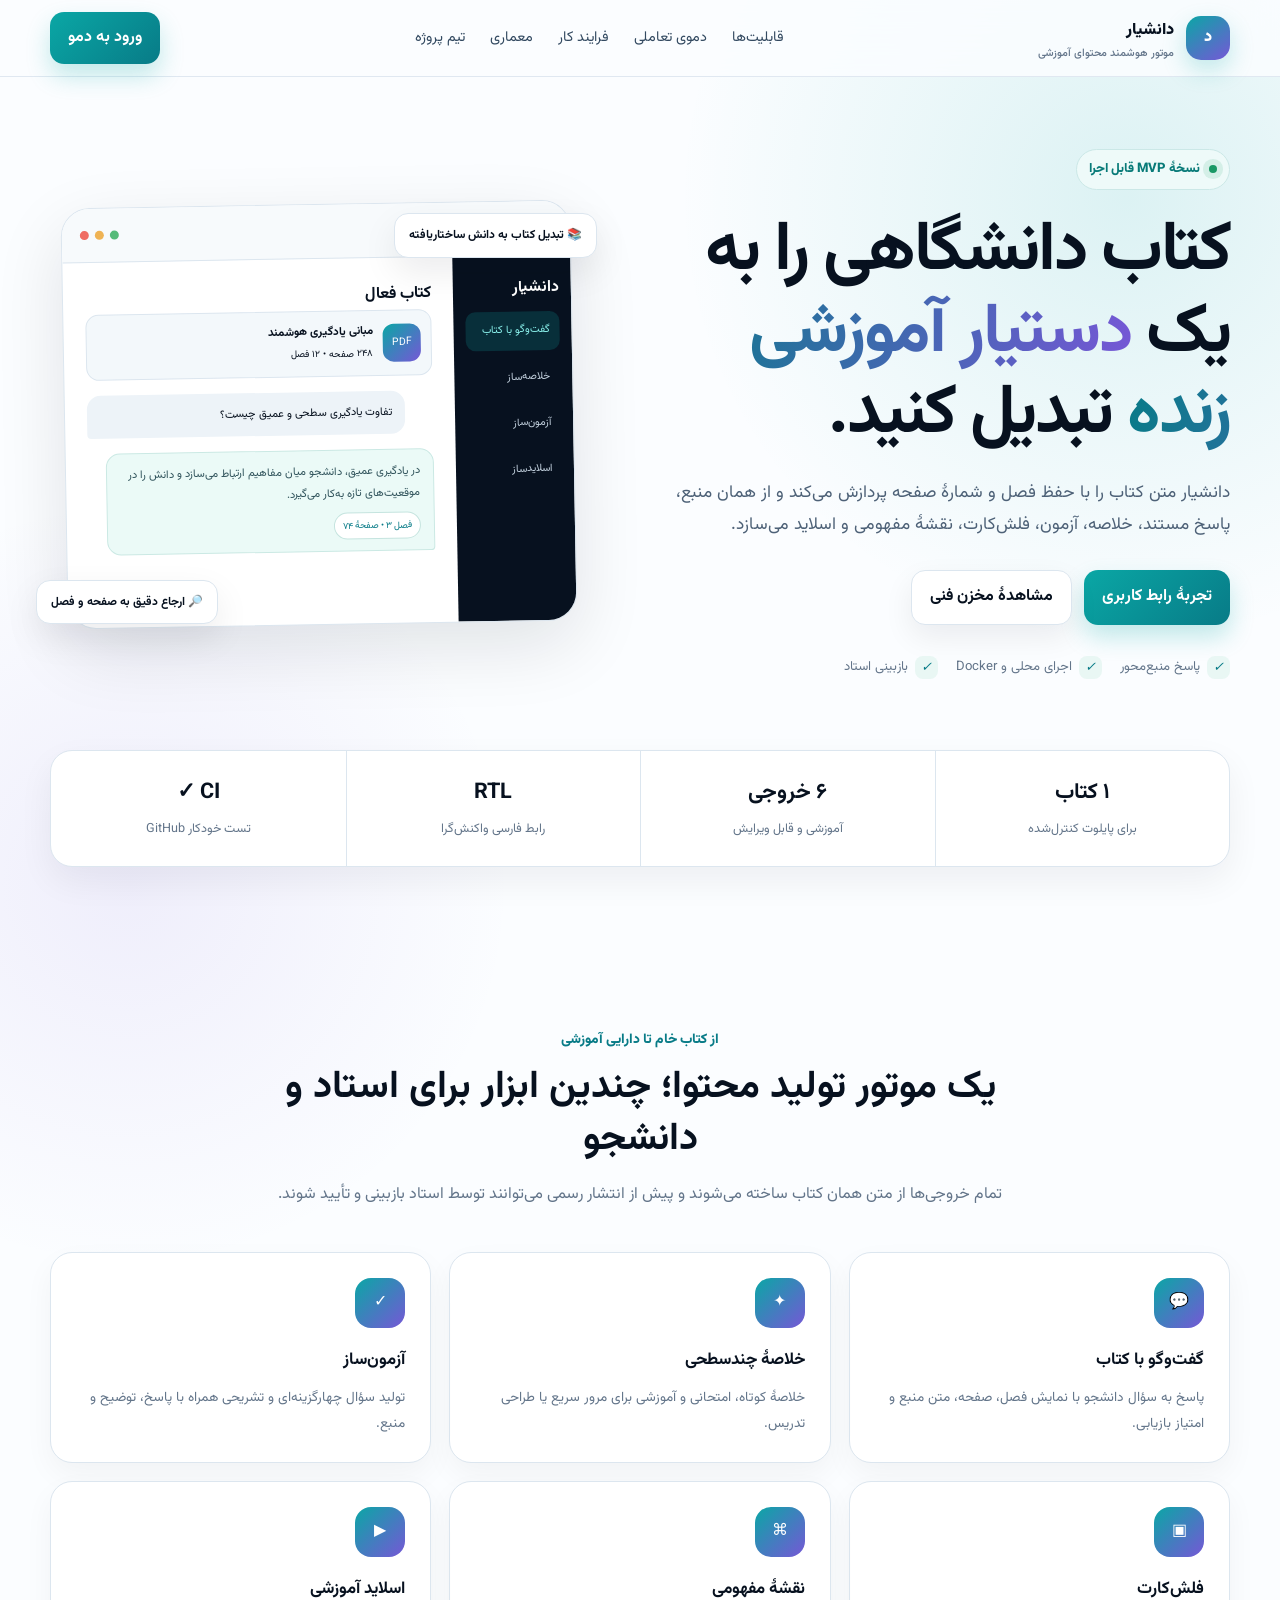
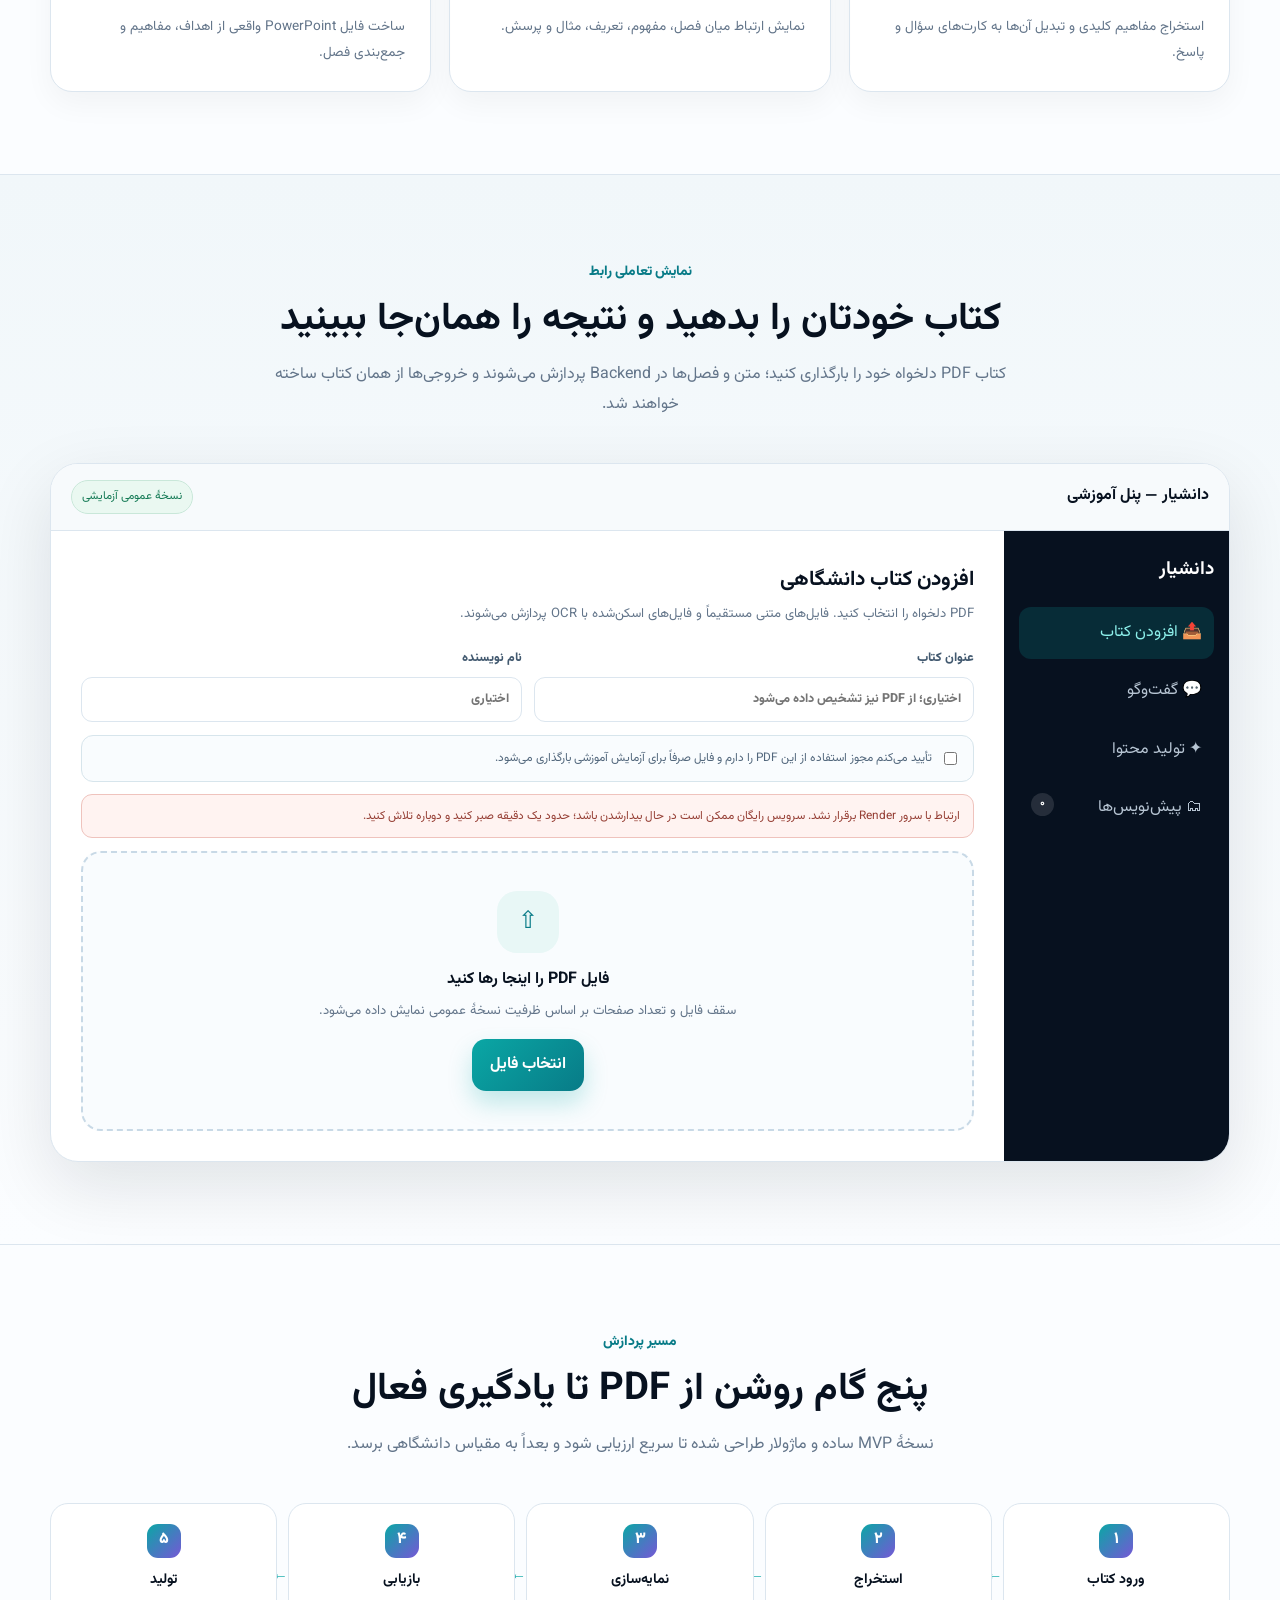
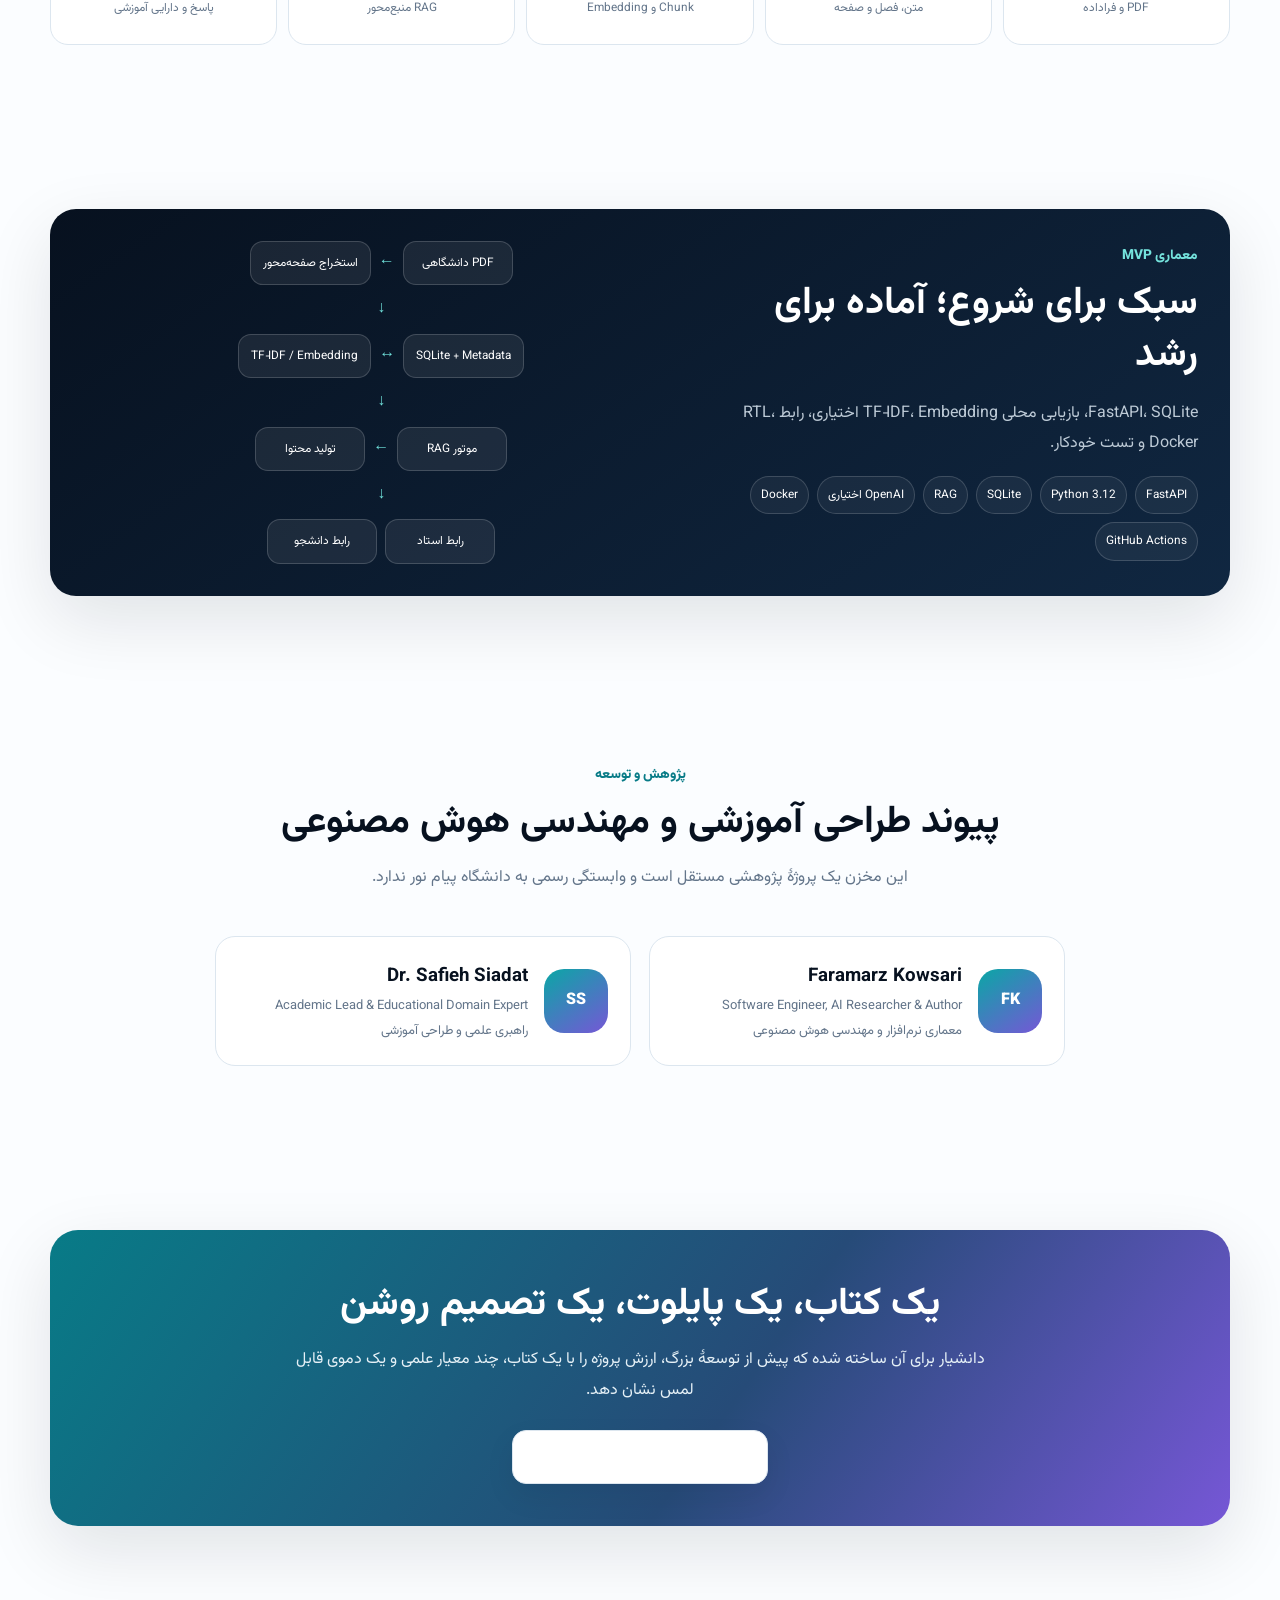
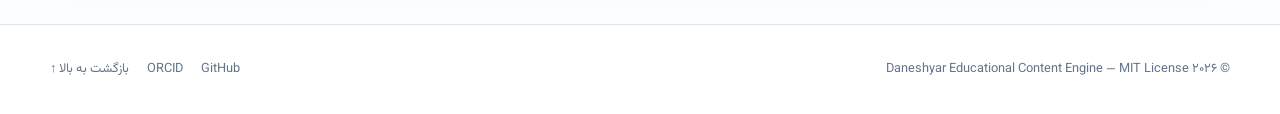
==== commit 5d638394: "Restore functional PDF frontend and Render connection" ====
--- a/docs/index.html
+++ b/docs/index.html
@@ -3,6 +3,9 @@
 <head>
 <meta charset="utf-8">
 <meta name="viewport" content="width=device-width,initial-scale=1">
+<meta http-equiv="Cache-Control" content="no-cache, no-store, must-revalidate">
+<meta http-equiv="Pragma" content="no-cache">
+<meta http-equiv="Expires" content="0">
 <meta name="theme-color" content="#07111f">
 <meta name="description" content="دانشیار؛ موتور هوشمند محتوای آموزشی برای تبدیل کتاب‌های دانشگاهی PDF به پاسخ‌های منبع‌محور، خلاصه، آزمون، فلش‌کارت و اسلاید.">
 <meta property="og:title" content="دانشیار | موتور هوشمند محتوای آموزشی">
@@ -98,6 +101,30 @@
 .draftStorageNote strong{color:#083c4b}
 .draftStorageNote p{margin:0;font-size:.79rem;line-height:2}
 
+
+.authorProfileLink{
+  color:inherit;
+  text-decoration:none;
+  transition:color .2s ease;
+}
+.authorProfileLink:hover,
+.authorProfileLink:focus{
+  color:var(--teal2);
+  text-decoration:underline;
+  text-underline-offset:5px;
+}
+.authorAvatarLink{
+  display:block;
+  flex:0 0 auto;
+  border-radius:20px;
+}
+.authorAvatarLink:focus-visible{
+  outline:3px solid rgba(10,167,165,.28);
+  outline-offset:4px;
+}
+
+
+.uploadFields{display:grid;grid-template-columns:1fr 1fr;gap:12px;margin-bottom:13px}.uploadFields label{display:grid;gap:6px;font-size:.78rem;font-weight:800;color:#435a70}.uploadFields input,.chapterPicker select{width:100%;padding:10px 12px;border:1px solid var(--line);border-radius:11px;background:#fff;outline:none}.uploadFields input:focus,.chapterPicker select:focus{border-color:var(--teal);box-shadow:0 0 0 4px rgba(10,167,165,.08)}.terms{display:flex;align-items:flex-start;gap:8px;margin:0 0 12px;padding:11px 13px;border:1px solid #d7e5ec;border-radius:12px;background:#f9fcfe;color:#52677c;font-size:.74rem}.terms input{margin-top:5px}.publicInfo{margin-bottom:13px;padding:10px 13px;border:1px solid #cce4e2;border-radius:11px;background:#effaf8;color:#315d65;font-size:.74rem}.publicInfo.error{border-color:#efc3bd;background:#fff3f1;color:#963f35}.chapterPicker{display:flex;align-items:center;gap:10px;margin-bottom:14px;padding:11px 13px;border:1px solid var(--line);border-radius:13px;background:#f8fbfd}.chapterPicker label{font-size:.78rem;font-weight:800;white-space:nowrap}.chapterPicker select{max-width:420px}.upload.busy{pointer-events:none;opacity:.7}.msg.error{background:#fff1ef;border:1px solid #efc2bd;color:#963d34}.asset button:disabled,.btn:disabled{opacity:.55;cursor:not-allowed}.sessionExpiry{display:inline-block;margin-top:6px;color:#8a681c;font-size:.69rem}@media(max-width:720px){.uploadFields{grid-template-columns:1fr}.chapterPicker{align-items:stretch;flex-direction:column}}
 </style>
 <script type="application/ld+json">{"@context":"https://schema.org","@type":"SoftwareApplication","name":"Daneshyar Educational Content Engine","alternateName":"دانشیار","applicationCategory":"EducationalApplication","operatingSystem":"Web","url":"https://faramarzkowsari.github.io/daneshyar-educational-content-engine/","codeRepository":"https://github.com/FaramarzKowsari/daneshyar-educational-content-engine","license":"https://opensource.org/licenses/MIT","author":[{"@type":"Person","name":"Faramarz Kowsari"},{"@type":"Person","name":"Safieh Siadat"}]}</script>
 </head>
@@ -107,10 +134,19 @@
 <section class="hero"><div class="wrap heroGrid"><div class="heroCopy"><span class="badge"><span class="pulse"></span>نسخهٔ MVP قابل اجرا</span><h1>کتاب دانشگاهی را به یک <span class="grad">دستیار آموزشی زنده</span> تبدیل کنید.</h1><p class="lead">دانشیار متن کتاب را با حفظ فصل و شمارهٔ صفحه پردازش می‌کند و از همان منبع، پاسخ مستند، خلاصه، آزمون، فلش‌کارت، نقشهٔ مفهومی و اسلاید می‌سازد.</p><div class="actions"><a class="btn primary" href="#demo">تجربهٔ رابط کاربری</a><a class="btn secondary" href="https://github.com/FaramarzKowsari/daneshyar-educational-content-engine" target="_blank" rel="noopener">مشاهدهٔ مخزن فنی</a></div><div class="trust"><span><i class="ok">✓</i>پاسخ منبع‌محور</span><span><i class="ok">✓</i>اجرای محلی و Docker</span><span><i class="ok">✓</i>بازبینی استاد</span></div></div><div class="visual"><div class="glow"></div><div class="float f1">📚 تبدیل کتاب به دانش ساختاریافته</div><div class="float f2">🔎 ارجاع دقیق به صفحه و فصل</div><div class="window"><div class="wbar"><span>● سامانه آماده است</span><span class="dots"><i></i><i></i><i></i></span></div><div class="preview"><aside class="side"><b>دانشیار</b><div class="active">گفت‌وگو با کتاب</div><div>خلاصه‌ساز</div><div>آزمون‌ساز</div><div>اسلایدساز</div></aside><div class="main"><b>کتاب فعال</b><div class="book"><span class="pdf">PDF</span><span><b>مبانی یادگیری هوشمند</b><br><small>۲۴۸ صفحه • ۱۲ فصل</small></span></div><div class="q">تفاوت یادگیری سطحی و عمیق چیست؟</div><div class="a">در یادگیری عمیق، دانشجو میان مفاهیم ارتباط می‌سازد و دانش را در موقعیت‌های تازه به‌کار می‌گیرد.<br><span class="source">فصل ۳ • صفحهٔ ۷۴</span></div></div></div></div></div></div></section>
 <div class="metrics"><div class="wrap metricGrid"><div class="metric"><strong>۱ کتاب</strong><span>برای پایلوت کنترل‌شده</span></div><div class="metric"><strong>۶ خروجی</strong><span>آموزشی و قابل ویرایش</span></div><div class="metric"><strong>RTL</strong><span>رابط فارسی واکنش‌گرا</span></div><div class="metric"><strong>CI ✓</strong><span>تست خودکار GitHub</span></div></div></div>
 <section id="features"><div class="wrap"><div class="head"><span class="kicker">از کتاب خام تا دارایی آموزشی</span><h2>یک موتور تولید محتوا؛ چندین ابزار برای استاد و دانشجو</h2><p>تمام خروجی‌ها از متن همان کتاب ساخته می‌شوند و پیش از انتشار رسمی می‌توانند توسط استاد بازبینی و تأیید شوند.</p></div><div class="features"><article class="card"><div class="icon">💬</div><h3>گفت‌وگو با کتاب</h3><p>پاسخ به سؤال دانشجو با نمایش فصل، صفحه، متن منبع و امتیاز بازیابی.</p></article><article class="card"><div class="icon">✦</div><h3>خلاصهٔ چندسطحی</h3><p>خلاصهٔ کوتاه، امتحانی و آموزشی برای مرور سریع یا طراحی تدریس.</p></article><article class="card"><div class="icon">✓</div><h3>آزمون‌ساز</h3><p>تولید سؤال چهارگزینه‌ای و تشریحی همراه با پاسخ، توضیح و منبع.</p></article><article class="card"><div class="icon">▣</div><h3>فلش‌کارت</h3><p>استخراج مفاهیم کلیدی و تبدیل آن‌ها به کارت‌های سؤال و پاسخ.</p></article><article class="card"><div class="icon">⌘</div><h3>نقشهٔ مفهومی</h3><p>نمایش ارتباط میان فصل، مفهوم، تعریف، مثال و پرسش.</p></article><article class="card"><div class="icon">▶</div><h3>اسلاید آموزشی</h3><p>ساخت فایل PowerPoint واقعی از اهداف، مفاهیم و جمع‌بندی فصل.</p></article></div></div></section>
-<section class="demoSec" id="demo"><div class="wrap"><div class="head"><span class="kicker">نمایش تعاملی رابط</span><h2>قبل از دیدن کد، خود محصول را لمس کنید</h2><p>این بخش نمایشی از تجربهٔ کاربری است؛ پردازش واقعی PDF در Backend انجام می‌شود.</p></div><div class="shell"><div class="shellTop"><b>دانشیار — پنل آموزشی</b><span class="demoTag">دموی رابط کاربری</span></div><div class="layout"><aside class="demoSide"><h3>دانشیار</h3><div class="tabs"><button class="active" data-panel="upload">📤 افزودن کتاب</button><button data-panel="chat">💬 گفت‌وگو</button><button data-panel="assets">✦ تولید محتوا</button><button data-panel="drafts">🗂 پیش‌نویس‌ها <span class="draftBadge" id="draftCount">۰</span></button></div></aside><div class="content">
-<div class="panel active" id="upload"><div class="phead"><h3>افزودن کتاب دانشگاهی</h3><p>PDF متنی را انتخاب کنید یا با کتاب نمونه ادامه دهید.</p></div><div class="upload" id="zone"><div class="uploadIcon">⇧</div><h4 id="uploadTitle">فایل PDF را اینجا رها کنید</h4><p>حداکثر حجم پیشنهادی برای پایلوت: ۵۰ مگابایت</p><label class="btn primary" for="file">انتخاب فایل</label><input id="file" type="file" accept="application/pdf"><button class="btn secondary" id="sample" style="margin-right:8px">کتاب نمونه</button><div class="progress" id="progress"><div class="track"><div class="bar" id="bar"></div></div><div class="plabel" id="plabel">در حال آماده‌سازی…</div></div></div></div>
-<div class="panel" id="chat"><div class="phead"><h3>گفت‌وگو با کتاب</h3><p>پاسخ‌ها به فصل و صفحهٔ منبع متصل می‌شوند.</p></div><div class="bookRow"><div class="bookMeta"><span class="pdf">PDF</span><span><strong id="activeBook">مبانی یادگیری هوشمند</strong><small>کتاب نمونه • آمادهٔ جست‌وجو</small></span></div><span class="demoTag">۱۲ فصل</span></div><div class="chat"><div class="messages" id="messages"><div class="msg ai">سلام. دربارهٔ محتوای کتاب سؤال بپرسید؛ پاسخ را همراه با منبع نمایش می‌دهم.</div><div class="typing" id="typing">دانشیار در حال بررسی منبع است…</div></div><form class="form" id="form"><input id="question" placeholder="سؤال خود را بنویسید…" autocomplete="off"><button class="btn primary">ارسال</button></form></div><div class="samples"><button data-q="هدف یادگیری عمیق چیست؟">هدف یادگیری عمیق چیست؟</button><button data-q="ارزشیابی تکوینی چه کاربردی دارد؟">ارزشیابی تکوینی چه کاربردی دارد؟</button><button data-q="نقش بازخورد در یادگیری چیست؟">نقش بازخورد در یادگیری چیست؟</button></div></div>
-<div class="panel" id="assets"><div class="phead"><h3>تولید محتوای آموزشی</h3><p>خروجی به‌عنوان پیش‌نویس ذخیره می‌شود.</p></div><div class="assets"><div class="asset"><span class="icon">Σ</span><span><strong>خلاصهٔ فصل</strong><small>سه سطح کاربردی</small></span><button data-asset="خلاصهٔ سه‌سطحی">تولید</button></div><div class="asset"><span class="icon">?</span><span><strong>آزمون</strong><small>چهارگزینه‌ای و تشریحی</small></span><button data-asset="آزمون ۱۰ سؤالی">تولید</button></div><div class="asset"><span class="icon">▣</span><span><strong>فلش‌کارت</strong><small>سؤال، پاسخ و راهنما</small></span><button data-asset="۲۰ فلش‌کارت">تولید</button></div><div class="asset"><span class="icon">▶</span><span><strong>اسلاید</strong><small>PowerPoint قابل دانلود</small></span><button data-asset="۱۲ اسلاید آموزشی">تولید</button></div></div><div class="result" id="result"></div></div>
+<section class="demoSec" id="demo"><div class="wrap"><div class="head"><span class="kicker">نمایش تعاملی رابط</span><h2>کتاب خودتان را بدهید و نتیجه را همان‌جا ببینید</h2><p>کتاب PDF دلخواه خود را بارگذاری کنید؛ متن و فصل‌ها در Backend پردازش می‌شوند و خروجی‌ها از همان کتاب ساخته خواهند شد.</p></div><div class="shell"><div class="shellTop"><b>دانشیار — پنل آموزشی</b><span class="demoTag">نسخهٔ عمومی آزمایشی</span></div><div class="layout"><aside class="demoSide"><h3>دانشیار</h3><div class="tabs"><button class="active" data-panel="upload">📤 افزودن کتاب</button><button data-panel="chat">💬 گفت‌وگو</button><button data-panel="assets">✦ تولید محتوا</button><button data-panel="drafts">🗂 پیش‌نویس‌ها <span class="draftBadge" id="draftCount">۰</span></button></div></aside><div class="content">
+<div class="panel active" id="upload"><div class="phead"><h3>افزودن کتاب دانشگاهی</h3><p>PDF دلخواه را انتخاب کنید. فایل‌های متنی مستقیماً و فایل‌های اسکن‌شده با OCR پردازش می‌شوند.</p></div>
+<div class="uploadFields">
+  <label>عنوان کتاب <input id="bookTitle" type="text" maxlength="300" placeholder="اختیاری؛ از PDF نیز تشخیص داده می‌شود"></label>
+  <label>نام نویسنده <input id="bookAuthor" type="text" maxlength="200" placeholder="اختیاری"></label>
+</div>
+<label class="terms"><input id="terms" type="checkbox"> <span>تأیید می‌کنم مجوز استفاده از این PDF را دارم و فایل صرفاً برای آزمایش آموزشی بارگذاری می‌شود.</span></label>
+<div class="publicInfo" id="publicInfo">در حال دریافت تنظیمات نسخهٔ عمومی…</div>
+<div class="upload" id="zone"><div class="uploadIcon">⇧</div><h4 id="uploadTitle">فایل PDF را اینجا رها کنید</h4><p>سقف فایل و تعداد صفحات بر اساس ظرفیت نسخهٔ عمومی نمایش داده می‌شود.</p><label class="btn primary" for="file">انتخاب فایل</label><input id="file" type="file" accept="application/pdf"><div class="progress" id="progress"><div class="track"><div class="bar" id="bar"></div></div><div class="plabel" id="plabel">در حال آماده‌سازی…</div></div></div></div>
+<div class="panel" id="chat"><div class="phead"><h3>گفت‌وگو با کتاب</h3><p>پاسخ‌ها به فصل و صفحهٔ منبع متصل می‌شوند.</p></div><div class="bookRow"><div class="bookMeta"><span class="pdf">PDF</span><span><strong id="activeBook">هنوز کتابی بارگذاری نشده است</strong><small id="activeBookMeta">ابتدا PDF خود را در بخش افزودن کتاب بارگذاری کنید.</small></span></div><span class="demoTag" id="chapterCount">۰ فصل</span><button class="btn secondary" id="deleteBook" type="button" style="display:none">حذف کتاب</button></div><div class="chat"><div class="messages" id="messages"><div class="msg ai">سلام. دربارهٔ محتوای کتاب سؤال بپرسید؛ پاسخ را همراه با منبع نمایش می‌دهم.</div><div class="typing" id="typing">دانشیار در حال بررسی منبع است…</div></div><form class="form" id="form"><input id="question" placeholder="سؤال خود را بنویسید…" autocomplete="off"><button class="btn primary">ارسال</button></form></div><div class="samples"><button data-q="هدف یادگیری عمیق چیست؟">هدف یادگیری عمیق چیست؟</button><button data-q="ارزشیابی تکوینی چه کاربردی دارد؟">ارزشیابی تکوینی چه کاربردی دارد؟</button><button data-q="نقش بازخورد در یادگیری چیست؟">نقش بازخورد در یادگیری چیست؟</button></div></div>
+<div class="panel" id="assets"><div class="phead"><h3>تولید محتوای آموزشی</h3><p>خروجی از کتاب بارگذاری‌شده ساخته و در حساب موقت همین مرورگر ذخیره می‌شود.</p></div>
+<div class="chapterPicker"><label for="chapterSelect">فصل یا بخش:</label><select id="chapterSelect"><option value="">کل کتاب</option></select></div>
+<div class="assets"><div class="asset"><span class="icon">Σ</span><span><strong>خلاصهٔ فصل</strong><small>سه سطح کاربردی</small></span><button data-asset="خلاصهٔ سه‌سطحی">تولید</button></div><div class="asset"><span class="icon">?</span><span><strong>آزمون</strong><small>چهارگزینه‌ای و تشریحی</small></span><button data-asset="آزمون ۱۰ سؤالی">تولید</button></div><div class="asset"><span class="icon">▣</span><span><strong>فلش‌کارت</strong><small>سؤال، پاسخ و راهنما</small></span><button data-asset="۲۰ فلش‌کارت">تولید</button></div><div class="asset"><span class="icon">▶</span><span><strong>اسلاید</strong><small>PowerPoint قابل دانلود</small></span><button data-asset="۱۲ اسلاید آموزشی">تولید</button></div></div><div class="result" id="result"></div></div>
 <div class="panel" id="drafts">
   <div class="draftTop">
     <div class="phead"><h3>مخزن پیش‌نویس‌ها</h3><p>خروجی‌های تولیدشده را مشاهده، بازبینی، تأیید، دانلود یا حذف کنید.</p></div>
@@ -122,7 +158,7 @@
   <div class="draftSummary" id="draftSummary"></div>
   <div class="draftStorageNote" role="note" aria-label="نکته مهم درباره ذخیره‌سازی پیش‌نویس‌ها">
   <span class="noteIcon" aria-hidden="true">ⓘ</span>
-  <p><strong>نکتهٔ مهم:</strong> در این نسخهٔ نمایشی، پیش‌نویس‌ها فقط در مرورگر همان کاربر ذخیره می‌شوند. برای نسخهٔ واقعی دانشگاهی که چند استاد و دانشجو وارد سامانه می‌شوند، پیش‌نویس‌ها باید در Backend، پایگاه داده و حساب کاربری ذخیره شوند.</p>
+  <p><strong>نکتهٔ مهم:</strong> در نسخهٔ عمومی، کتاب و پیش‌نویس‌ها در Backend و با یک کلید خصوصی مخصوص همان مرورگر نگه‌داری می‌شوند و پس از پایان زمان آزمایش به‌صورت خودکار حذف خواهند شد. برای استقرار رسمی دانشگاهی، ورود کاربران، نقش استاد و دانشجو، پایگاه دادهٔ سازمانی و سیاست نگه‌داری اختصاصی لازم است.</p>
 </div>
   <div class="filters" id="draftFilters">
     <button class="active" data-filter="all">همه</button>
@@ -158,177 +194,72 @@
 </div></div></div></div></section>
 <section id="workflow"><div class="wrap"><div class="head"><span class="kicker">مسیر پردازش</span><h2>پنج گام روشن از PDF تا یادگیری فعال</h2><p>نسخهٔ MVP ساده و ماژولار طراحی شده تا سریع ارزیابی شود و بعداً به مقیاس دانشگاهی برسد.</p></div><div class="flow"><div class="step"><div class="num">۱</div><strong>ورود کتاب</strong><span>PDF و فراداده</span></div><div class="step"><div class="num">۲</div><strong>استخراج</strong><span>متن، فصل و صفحه</span></div><div class="step"><div class="num">۳</div><strong>نمایه‌سازی</strong><span>Chunk و Embedding</span></div><div class="step"><div class="num">۴</div><strong>بازیابی</strong><span>RAG منبع‌محور</span></div><div class="step"><div class="num">۵</div><strong>تولید</strong><span>پاسخ و دارایی آموزشی</span></div></div></div></section>
 <section id="architecture"><div class="wrap"><div class="arch"><div><span class="kicker" style="color:#74e2dc">معماری MVP</span><h2>سبک برای شروع؛ آماده برای رشد</h2><p>FastAPI، SQLite، بازیابی محلی TF‑IDF، Embedding اختیاری، رابط RTL، Docker و تست خودکار.</p><div class="pills"><span>FastAPI</span><span>Python 3.12</span><span>SQLite</span><span>RAG</span><span>OpenAI اختیاری</span><span>Docker</span><span>GitHub Actions</span></div></div><div class="diagram"><div class="row"><div class="box">PDF دانشگاهی</div><span class="arrow">←</span><div class="box">استخراج صفحه‌محور</div></div><div class="row"><span class="arrow">↓</span></div><div class="row"><div class="box">SQLite + Metadata</div><span class="arrow">↔</span><div class="box">TF‑IDF / Embedding</div></div><div class="row"><span class="arrow">↓</span></div><div class="row"><div class="box">موتور RAG</div><span class="arrow">←</span><div class="box">تولید محتوا</div></div><div class="row"><span class="arrow">↓</span></div><div class="row"><div class="box">رابط استاد</div><div class="box">رابط دانشجو</div></div></div></div></div></section>
-<section id="team"><div class="wrap"><div class="head"><span class="kicker">پژوهش و توسعه</span><h2>پیوند طراحی آموزشی و مهندسی هوش مصنوعی</h2><p>این مخزن یک پروژهٔ پژوهشی مستقل است و وابستگی رسمی به دانشگاه پیام نور ندارد.</p></div><div class="people"><article class="person"><div class="avatar">FK</div><div><h3>Faramarz Kowsari</h3><p>Software Engineer, AI Researcher & Author<br>معماری نرم‌افزار و مهندسی هوش مصنوعی</p></div></article><article class="person"><div class="avatar">SS</div><div><h3>Dr. Safieh Siadat</h3><p>Academic Lead & Educational Domain Expert<br>راهبری علمی و طراحی آموزشی</p></div></article></div></div></section>
+<section id="team"><div class="wrap"><div class="head"><span class="kicker">پژوهش و توسعه</span><h2>پیوند طراحی آموزشی و مهندسی هوش مصنوعی</h2><p>این مخزن یک پروژهٔ پژوهشی مستقل است و وابستگی رسمی به دانشگاه پیام نور ندارد.</p></div><div class="people"><article class="person"><div class="avatar">FK</div><div><h3><a class="authorProfileLink" href="author.html">Faramarz Kowsari</a></h3><p>Software Engineer, AI Researcher & Author<br>معماری نرم‌افزار و مهندسی هوش مصنوعی</p></div></article><article class="person"><div class="avatar">SS</div><div><h3>Dr. Safieh Siadat</h3><p>Academic Lead & Educational Domain Expert<br>راهبری علمی و طراحی آموزشی</p></div></article></div></div></section>
 <section class="cta"><div class="wrap"><div class="ctaBox"><h2>یک کتاب، یک پایلوت، یک تصمیم روشن</h2><p>دانشیار برای آن ساخته شده که پیش از توسعهٔ بزرگ، ارزش پروژه را با یک کتاب، چند معیار علمی و یک دموی قابل لمس نشان دهد.</p><a class="btn secondary" href="https://github.com/FaramarzKowsari/daneshyar-educational-content-engine" target="_blank" rel="noopener">مشاهدهٔ مستندات فنی در GitHub</a></div></div></section>
 </main>
 <footer><div class="wrap foot"><span>© ۲۰۲۶ Daneshyar Educational Content Engine — MIT License</span><div class="footLinks"><a href="https://github.com/FaramarzKowsari/daneshyar-educational-content-engine" target="_blank">GitHub</a><a href="https://orcid.org/0000-0003-1692-0453" target="_blank">ORCID</a><a href="#top">بازگشت به بالا ↑</a></div></div></footer><div class="toast" id="toast"></div>
+<script src="config.js?v=20260721-functional-restore"></script>
 <script>
-const $=s=>document.querySelector(s),$$=s=>[...document.querySelectorAll(s)];const toast=m=>{let t=$('#toast');t.textContent=m;t.classList.add('show');clearTimeout(window.tt);window.tt=setTimeout(()=>t.classList.remove('show'),2400)};function panel(n){$$('.panel').forEach(x=>x.classList.remove('active'));$$('.tabs button').forEach(x=>x.classList.toggle('active',x.dataset.panel===n));$('#'+n).classList.add('active')}$$('.tabs button').forEach(b=>b.onclick=()=>panel(b.dataset.panel));let prog=$('#progress'),bar=$('#bar'),pl=$('#plabel');function loadBook(name='مبانی یادگیری هوشمند'){prog.style.display='block';$('#uploadTitle').textContent=name;[[18,'اعتبارسنجی PDF…'],[42,'استخراج متن و صفحات…'],[68,'تشخیص فصل‌ها…'],[87,'نمایه‌سازی محتوا…'],[100,'کتاب آماده است.']].forEach((x,i)=>setTimeout(()=>{bar.style.width=x[0]+'%';pl.textContent=x[1];if(x[0]===100){$('#activeBook').textContent=name.replace(/\.pdf$/i,'');toast('کتاب آماده شد');setTimeout(()=>panel('chat'),550)}},380*(i+1)))}$('#sample').onclick=()=>loadBook();$('#file').onchange=e=>{let f=e.target.files[0];if(f&&f.name.toLowerCase().endsWith('.pdf'))loadBook(f.name);else if(f)toast('فقط فایل PDF پذیرفته می‌شود')};let z=$('#zone');['dragenter','dragover'].forEach(e=>z.addEventListener(e,x=>{x.preventDefault();z.classList.add('drag')}));['dragleave','drop'].forEach(e=>z.addEventListener(e,x=>{x.preventDefault();z.classList.remove('drag')}));z.ondrop=e=>{let f=e.dataTransfer.files[0];if(f&&f.name.toLowerCase().endsWith('.pdf'))loadBook(f.name);else toast('فقط فایل PDF پذیرفته می‌شود')};const ans=['یادگیری عمیق زمانی رخ می‌دهد که دانشجو میان مفاهیم ارتباط بسازد و آموخته‌ها را در موقعیت تازه به‌کار گیرد.','ارزشیابی تکوینی در جریان یادگیری انجام می‌شود تا فاصله با هدف مشخص و مسیر پیش از ارزیابی نهایی اصلاح شود.','بازخورد مؤثر نشان می‌دهد چه چیزی درست انجام شده، چه بخشی نیازمند اصلاح است و گام بعدی چیست.'];let ai=0,msg=$('#messages'),typing=$('#typing');function ask(q){if(!q.trim())return;let u=document.createElement('div');u.className='msg user';u.textContent=q;msg.insertBefore(u,typing);typing.style.display='block';msg.scrollTop=msg.scrollHeight;setTimeout(()=>{typing.style.display='none';let a=document.createElement('div');a.className='msg ai';a.innerHTML=ans[ai%ans.length]+'<br><span class="cite">فصل '+(3+ai)+' • صفحهٔ '+(71+ai*8)+'</span>';ai++;msg.insertBefore(a,typing);msg.scrollTop=msg.scrollHeight},850)}$('#form').onsubmit=e=>{e.preventDefault();let q=$('#question');ask(q.value);q.value=''};$$('.samples button').forEach(b=>b.onclick=()=>ask(b.dataset.q));
-const DRAFT_KEY='daneshyar_demo_drafts_v2';
-const faNum=n=>new Intl.NumberFormat('fa-IR').format(n);
-const faDate=iso=>new Intl.DateTimeFormat('fa-IR',{dateStyle:'medium',timeStyle:'short'}).format(new Date(iso));
-let currentFilter='all',activeDraftId=null;
-
-const draftTemplates={
- 'خلاصهٔ سه‌سطحی':{
-   kind:'summary',icon:'Σ',title:'خلاصهٔ فصل سوم — یادگیری عمیق',
-   content:'خلاصهٔ کوتاه\nیادگیری عمیق بر ایجاد ارتباط میان مفاهیم، تحلیل دلیل‌ها و انتقال آموخته‌ها به موقعیت‌های تازه استوار است.\n\nخلاصهٔ امتحانی\n• تفاوت یادگیری سطحی و عمیق\n• نقش دانش پیشین در فهم مطالب تازه\n• اهمیت بازخورد و خودارزیابی\n• کاربرد مفهوم در مسئله‌های جدید\n\nخلاصهٔ آموزشی\nاستاد می‌تواند درس را با یک مسئلهٔ واقعی آغاز کند، از دانشجویان بخواهد روابط میان مفاهیم را توضیح دهند و در پایان با یک فعالیت انتقال یادگیری، میزان فهم عمیق را بررسی کند.'
- },
- 'آزمون ۱۰ سؤالی':{
-   kind:'quiz',icon:'?',title:'آزمون فصل سوم — ۱۰ سؤال',
-   content:'۱. یادگیری عمیق را تعریف کنید.\n۲. دو تفاوت میان یادگیری سطحی و عمیق بنویسید.\n۳. کدام گزینه نمونهٔ انتقال یادگیری است؟\nالف) حفظ یک تعریف  ب) استفاده از مفهوم در مسئله‌ای تازه  ج) رونویسی متن  د) تکرار مثال کتاب\nپاسخ صحیح: ب\n\n۴. نقش بازخورد تکوینی چیست؟\n۵. چرا فعال‌سازی دانش پیشین مهم است؟\n۶. یک نمونه از خودارزیابی بنویسید.\n۷. ارتباط سازمان‌دهی مفاهیم و حافظه را توضیح دهید.\n۸. یک فعالیت کلاسی برای یادگیری عمیق پیشنهاد کنید.\n۹. تفاوت بازخورد توصیفی و نمره را بیان کنید.\n۱۰. چگونه می‌توان انتقال یادگیری را سنجید؟'
- },
- '۲۰ فلش‌کارت':{
-   kind:'flashcards',icon:'▣',title:'فلش‌کارت‌های فصل سوم',
-   content:'کارت ۱\nپرسش: یادگیری عمیق چیست؟\nپاسخ: ساختن ارتباط معنادار میان مفاهیم و کاربرد آن‌ها در موقعیت تازه.\n\nکارت ۲\nپرسش: یادگیری سطحی بر چه چیزی تکیه دارد؟\nپاسخ: حفظ و بازتولید اطلاعات بدون ایجاد ارتباط مفهومی.\n\nکارت ۳\nپرسش: بازخورد تکوینی چه زمانی ارائه می‌شود؟\nپاسخ: در جریان یادگیری، برای اصلاح مسیر پیش از ارزیابی نهایی.\n\nکارت ۴\nپرسش: انتقال یادگیری یعنی چه؟\nپاسخ: استفاده از آموخته‌ها در مسئله یا زمینه‌ای متفاوت.\n\n… ۱۶ کارت دیگر در نسخهٔ واقعی از مفاهیم همان فصل ساخته می‌شود.'
- },
- '۱۲ اسلاید آموزشی':{
-   kind:'slides',icon:'▶',title:'اسلاید آموزشی فصل سوم — ۱۲ اسلاید',
-   content:'اسلاید ۱: عنوان فصل و پرسش محوری\nاسلاید ۲: اهداف یادگیری\nاسلاید ۳: تعریف یادگیری عمیق\nاسلاید ۴: مقایسهٔ یادگیری سطحی و عمیق\nاسلاید ۵: نقش دانش پیشین\nاسلاید ۶: سازمان‌دهی مفاهیم\nاسلاید ۷: مثال کاربردی\nاسلاید ۸: بازخورد تکوینی\nاسلاید ۹: خودارزیابی دانشجو\nاسلاید ۱۰: فعالیت کلاسی\nاسلاید ۱۱: جمع‌بندی مفاهیم\nاسلاید ۱۲: پرسش‌های پایانی'
+const $=s=>document.querySelector(s),$$=s=>[...document.querySelectorAll(s)];
+const SESSION_KEY='daneshyar_public_beta_session_v1';
+const API_BASE=(window.DANESHYAR_API_BASE||'').replace(/\/$/,'');
+if(!API_BASE){console.error('DANESHYAR_API_BASE is not configured.');}
+const endpoint=path=>API_BASE+path;
+let state={session:null,book:null,config:null,currentFilter:'all',activeAsset:null};
+const toast=m=>{let t=$('#toast');t.textContent=m;t.classList.add('show');clearTimeout(window.tt);window.tt=setTimeout(()=>t.classList.remove('show'),3000)};
+function panel(n){$$('.panel').forEach(x=>x.classList.remove('active'));$$('.tabs button').forEach(x=>x.classList.toggle('active',x.dataset.panel===n));$('#'+n)?.classList.add('active')}
+$$('.tabs button').forEach(b=>b.onclick=()=>panel(b.dataset.panel));
+const faNum=n=>new Intl.NumberFormat('fa-IR').format(n||0);
+const faDate=iso=>iso?new Intl.DateTimeFormat('fa-IR',{dateStyle:'medium',timeStyle:'short'}).format(new Date(iso)):'';
+function saveSession(v){state.session=v;v?localStorage.setItem(SESSION_KEY,JSON.stringify(v)):localStorage.removeItem(SESSION_KEY)}
+function readSession(){try{return JSON.parse(localStorage.getItem(SESSION_KEY)||'null')}catch{return null}}
+function headers(extra={}){return state.session?{'X-Daneshyar-Token':state.session.access_token,...extra}:extra}
+async function api(path,opts={}){if(!API_BASE)throw new Error('آدرس Backend تنظیم نشده است. فایل config.js را بررسی کنید.');let r;try{r=await fetch(endpoint(path),{...opts,credentials:'omit',headers:headers(opts.headers||{})})}catch(e){throw new Error('ارتباط با سرور Render برقرار نشد. سرویس رایگان ممکن است در حال بیدارشدن باشد؛ حدود یک دقیقه صبر کنید و دوباره تلاش کنید.')}let data=null;const ct=r.headers.get('content-type')||'';if(ct.includes('json'))data=await r.json();if(!r.ok)throw new Error(data?.detail||('خطای سرور: '+r.status));return {response:r,data}}
+function setInfo(text,error=false){const e=$('#publicInfo');e.textContent=text;e.classList.toggle('error',error)}
+async function loadConfig(){try{state.config=(await api('/api/public/config')).data;const c=state.config;setInfo(`حداکثر ${faNum(c.max_upload_mb)} مگابایت و ${faNum(c.max_pdf_pages)} صفحه • نگه‌داری موقت ${faNum(c.ttl_hours)} ساعت • OCR: ${c.ocr_enabled?'فعال':'غیرفعال'} • هوش مولد: ${c.llm_enabled?'فعال':'حالت محلی'}`)}catch(e){setInfo(e.message,true)}}
+function setProgress(percent,label){$('#progress').style.display='block';$('#bar').style.width=percent+'%';$('#plabel').textContent=label}
+async function uploadFile(file){
+ if(!file)return;if(!$('#terms').checked){toast('ابتدا شرایط استفاده و حقوق نشر را تأیید کنید.');return}
+ if(!file.name.toLowerCase().endsWith('.pdf')){toast('فقط فایل PDF پذیرفته می‌شود.');return}
+ if(state.config?.max_upload_mb && file.size>state.config.max_upload_mb*1024*1024){toast('حجم فایل از سقف '+faNum(state.config.max_upload_mb)+' مگابایت بیشتر است.');return}
+ const zone=$('#zone');zone.classList.add('busy');$('#uploadTitle').textContent=file.name;setProgress(8,'در حال بارگذاری فایل…');
+ const fd=new FormData();fd.append('file',file);fd.append('title',$('#bookTitle').value.trim());fd.append('author',$('#bookAuthor').value.trim());fd.append('accepted_terms','true');
+ try{
+  if(!API_BASE)throw new Error('آدرس Backend تنظیم نشده است.');let r;try{r=await fetch(endpoint('/api/public/books'),{method:'POST',body:fd,credentials:'omit'})}catch(e){throw new Error('ارسال فایل به Render ممکن نشد. اگر سرویس خواب بوده، حدود یک دقیقه صبر کنید و دوباره فایل را انتخاب کنید.');}const ct=r.headers.get('content-type')||'';const data=ct.includes('json')?await r.json():{};if(!r.ok)throw new Error(data.detail||('بارگذاری ناموفق بود؛ کد '+r.status));
+  saveSession({public_id:data.public_id,access_token:data.access_token,expires_at:data.expires_at});setProgress(25,'فایل دریافت شد؛ پردازش متن و فصل‌ها آغاز شد…');await pollBook(true);
+ }catch(e){setProgress(0,e.message);setInfo(e.message,true);toast(e.message)}finally{zone.classList.remove('busy')}
+}
+$('#file').onchange=e=>uploadFile(e.target.files[0]);
+const zone=$('#zone');['dragenter','dragover'].forEach(ev=>zone.addEventListener(ev,e=>{e.preventDefault();zone.style.borderColor='var(--teal)'}));['dragleave','drop'].forEach(ev=>zone.addEventListener(ev,e=>{e.preventDefault();zone.style.borderColor=''}));zone.addEventListener('drop',e=>uploadFile(e.dataTransfer.files[0]));
+async function pollBook(switchPanel=false){
+ if(!state.session)return;let attempts=0;
+ while(attempts++<180){
+  try{const {data}=await api(`/api/public/books/${state.session.public_id}`);state.book=data;renderBook();
+   if(data.status==='ready'){setProgress(100,'کتاب آماده است.');toast('کتاب شما با موفقیت پردازش شد.');await loadAssets();if(switchPanel)setTimeout(()=>panel('chat'),350);return}
+   if(data.status==='failed')throw new Error(data.processing_error||'پردازش کتاب ناموفق بود.');
+   setProgress(Math.min(92,28+attempts),attempts<8?'در حال استخراج متن و صفحات…':attempts<20?'در حال تشخیص فصل‌ها و ساخت نمایه…':'پردازش کتاب ادامه دارد…');
+   await new Promise(r=>setTimeout(r,2000));
+  }catch(e){setProgress(0,e.message);toast(e.message);if(/پایان یافته|معتبر نیست|پیدا نشد/.test(e.message))clearSessionUI();return}
  }
-};
-
-function readDrafts(){
-  try{return JSON.parse(localStorage.getItem(DRAFT_KEY)||'[]')}catch(e){return []}
-}
-function writeDrafts(items){
-  localStorage.setItem(DRAFT_KEY,JSON.stringify(items));
-  renderDrafts();
-}
-function addDraft(assetName){
-  const t=draftTemplates[assetName]||{kind:'other',icon:'✦',title:assetName,content:'پیش‌نویس تولیدشده برای بازبینی استاد.'};
-  const drafts=readDrafts();
-  const now=new Date().toISOString();
-  drafts.unshift({
-    id:'d_'+Date.now()+'_'+Math.random().toString(36).slice(2,7),
-    assetName,
-    kind:t.kind,
-    icon:t.icon,
-    title:t.title,
-    book:$('#activeBook').textContent||'کتاب نمونه',
-    chapter:'فصل سوم',
-    status:'draft',
-    createdAt:now,
-    updatedAt:now,
-    content:t.content
-  });
-  writeDrafts(drafts);
-  return drafts[0];
-}
-function statusText(s){return s==='approved'?'تأییدشده':'پیش‌نویس'}
-function kindText(k){return({summary:'خلاصه',quiz:'آزمون',flashcards:'فلش‌کارت',slides:'اسلاید'})[k]||'محتوا'}
-function escapeHtml(v){return String(v).replace(/[&<>"']/g,c=>({'&':'&amp;','<':'&lt;','>':'&gt;','"':'&quot;',"'":'&#039;'}[c]))}
-
-function renderDrafts(){
-  const drafts=readDrafts();
-  $('#draftCount').textContent=faNum(drafts.filter(x=>x.status==='draft').length);
-  const approved=drafts.filter(x=>x.status==='approved').length;
-  $('#draftSummary').innerHTML=
-    '<span class="summaryPill">کل خروجی‌ها: <b>'+faNum(drafts.length)+'</b></span>'+
-    '<span class="summaryPill">در انتظار بازبینی: <b>'+faNum(drafts.length-approved)+'</b></span>'+
-    '<span class="summaryPill">تأییدشده: <b>'+faNum(approved)+'</b></span>';
-
-  const query=($('#draftSearch').value||'').trim().toLowerCase();
-  const filtered=drafts.filter(d=>{
-    const filterOk=currentFilter==='all'||d.status===currentFilter||d.kind===currentFilter;
-    const queryOk=!query||[d.title,d.book,d.chapter,kindText(d.kind),statusText(d.status)].join(' ').toLowerCase().includes(query);
-    return filterOk&&queryOk;
-  });
-  const list=$('#draftList'),empty=$('#emptyDrafts');
-  list.innerHTML='';
-  empty.style.display=filtered.length?'none':'block';
-
-  filtered.forEach(d=>{
-    const card=document.createElement('article');
-    card.className='draftCard';
-    card.innerHTML=
-      '<div class="draftKind">'+escapeHtml(d.icon)+'</div>'+
-      '<div class="draftInfo"><div class="draftTitle"><strong>'+escapeHtml(d.title)+'</strong>'+
-      '<span class="statusChip '+d.status+'">'+statusText(d.status)+'</span></div>'+
-      '<div class="draftMeta"><span>📘 '+escapeHtml(d.book)+'</span><span>📂 '+escapeHtml(d.chapter)+'</span>'+
-      '<span>🕒 '+escapeHtml(faDate(d.updatedAt))+'</span></div></div>'+
-      '<div class="draftActions">'+
-      '<button data-action="view" data-id="'+d.id+'">مشاهده</button>'+
-      (d.status==='draft'?'<button data-action="approve" data-id="'+d.id+'">تأیید</button>':'')+
-      '<button data-action="download" data-id="'+d.id+'">دانلود</button>'+
-      '<button class="danger" data-action="delete" data-id="'+d.id+'">حذف</button>'+
-      '</div>';
-    list.appendChild(card);
-  });
-}
-function getDraft(id){return readDrafts().find(x=>x.id===id)}
-function openDraft(id){
-  const d=getDraft(id); if(!d)return;
-  activeDraftId=id;
-  $('#modalTitle').textContent=d.title;
-  $('#modalMeta').textContent=kindText(d.kind)+' • '+d.book+' • '+faDate(d.updatedAt)+' • '+statusText(d.status);
-  $('#modalContent').textContent=d.content;
-  $('#modalApprove').style.display=d.status==='draft'?'inline-block':'none';
-  $('#draftModal').classList.add('open');
-  document.body.style.overflow='hidden';
-}
-function closeDraft(){
-  $('#draftModal').classList.remove('open');
-  document.body.style.overflow='';
-}
-function approveDraft(id){
-  const drafts=readDrafts(),d=drafts.find(x=>x.id===id); if(!d)return;
-  d.status='approved';d.updatedAt=new Date().toISOString();
-  writeDrafts(drafts);toast('پیش‌نویس تأیید شد');
-  if($('#draftModal').classList.contains('open'))openDraft(id);
-}
-function deleteDraft(id){
-  if(!confirm('این پیش‌نویس حذف شود؟'))return;
-  writeDrafts(readDrafts().filter(x=>x.id!==id));
-  if(activeDraftId===id)closeDraft();
-  toast('پیش‌نویس حذف شد');
-}
-function downloadDraft(id){
-  const d=getDraft(id); if(!d)return;
-  const text='عنوان: '+d.title+'\nکتاب: '+d.book+'\nوضعیت: '+statusText(d.status)+'\nتاریخ: '+faDate(d.updatedAt)+'\n\n'+d.content;
-  const blob=new Blob([text],{type:'text/plain;charset=utf-8'});
-  const url=URL.createObjectURL(blob),a=document.createElement('a');
-  a.href=url;a.download=d.title.replace(/[\\/:*?"<>|]/g,'-')+'.txt';a.click();
-  setTimeout(()=>URL.revokeObjectURL(url),1000);
-}
-$('#draftList').addEventListener('click',e=>{
-  const b=e.target.closest('button[data-action]');if(!b)return;
-  const {action,id}=b.dataset;
-  if(action==='view')openDraft(id);
-  if(action==='approve')approveDraft(id);
-  if(action==='download')downloadDraft(id);
-  if(action==='delete')deleteDraft(id);
-});
-$('#draftFilters').addEventListener('click',e=>{
-  const b=e.target.closest('button[data-filter]');if(!b)return;
-  currentFilter=b.dataset.filter;
-  $$('#draftFilters button').forEach(x=>x.classList.toggle('active',x===b));
-  renderDrafts();
-});
-$('#draftSearch').addEventListener('input',renderDrafts);
-$('#goToAssets').onclick=()=>panel('assets');
-$('#clearDrafts').onclick=()=>{
-  if(!readDrafts().length){toast('پیش‌نویسی برای حذف وجود ندارد');return}
-  if(confirm('همهٔ پیش‌نویس‌ها و خروجی‌های تأییدشده پاک شوند؟')){writeDrafts([]);toast('مخزن پیش‌نویس‌ها پاک شد')}
-};
-$('#closeModal').onclick=closeDraft;
-$('#draftModal').addEventListener('click',e=>{if(e.target===$('#draftModal'))closeDraft()});
-document.addEventListener('keydown',e=>{if(e.key==='Escape')closeDraft()});
-$('#modalApprove').onclick=()=>activeDraftId&&approveDraft(activeDraftId);
-$('#modalDownload').onclick=()=>activeDraftId&&downloadDraft(activeDraftId);
-
-$$('.asset button').forEach(b=>b.onclick=()=>{
-  let r=$('#result');r.style.display='block';
-  r.innerHTML='در حال تولید <b>'+b.dataset.asset+'</b>…';
-  b.disabled=true;
-  setTimeout(()=>{
-    const d=addDraft(b.dataset.asset);
-    b.disabled=false;
-    r.innerHTML='✓ <b>'+b.dataset.asset+'</b> ساخته شد و با وضعیت «پیش‌نویس» ذخیره شد.'+
-      '<button class="resultAction" id="showNewDraft">مشاهدهٔ پیش‌نویس</button>';
-    $('#showNewDraft').onclick=()=>{panel('drafts');openDraft(d.id)};
-  },800)
-});
-renderDrafts();
+ toast('پردازش طولانی شده است؛ وضعیت را چند دقیقه دیگر دوباره بررسی کنید.');
+}
+function renderBook(){const b=state.book;if(!b)return;$('#activeBook').textContent=b.title;$('#activeBookMeta').innerHTML=`${b.page_count?faNum(b.page_count)+' صفحه':'در حال پردازش'} • ${b.status==='ready'?'آمادهٔ جست‌وجو':'در حال آماده‌سازی'}<span class="sessionExpiry">حذف خودکار: ${faDate(b.expires_at)}</span>`;$('#chapterCount').textContent=faNum(b.chapters?.length||0)+' فصل';$('#deleteBook').style.display='inline-flex';const sel=$('#chapterSelect');sel.innerHTML='<option value="">کل کتاب</option>'+(b.chapters||[]).map(c=>`<option value="${escapeHtml(c)}">${escapeHtml(c)}</option>`).join('')}
+function clearSessionUI(){saveSession(null);state.book=null;$('#activeBook').textContent='هنوز کتابی بارگذاری نشده است';$('#activeBookMeta').textContent='ابتدا PDF خود را در بخش افزودن کتاب بارگذاری کنید.';$('#chapterCount').textContent='۰ فصل';$('#deleteBook').style.display='none';$('#chapterSelect').innerHTML='<option value="">کل کتاب</option>';renderAssets([])}
+$('#deleteBook').onclick=async()=>{if(!state.session||!confirm('کتاب، گفتگوها و تمام پیش‌نویس‌های آن حذف شوند؟'))return;try{await api(`/api/public/books/${state.session.public_id}`,{method:'DELETE'});clearSessionUI();panel('upload');toast('کتاب و داده‌های موقت آن حذف شد.')}catch(e){toast(e.message)}};
+function escapeHtml(v){return String(v??'').replace(/[&<>'"]/g,c=>({'&':'&amp;','<':'&lt;','>':'&gt;',"'":'&#39;','"':'&quot;'}[c]))}
+function requireBook(){if(!state.session||state.book?.status!=='ready'){toast('ابتدا یک PDF را بارگذاری کنید و تا پایان پردازش منتظر بمانید.');panel('upload');return false}return true}
+const messages=$('#messages'),typing=$('#typing');
+async function ask(q){if(!q.trim()||!requireBook())return;let u=document.createElement('div');u.className='msg user';u.textContent=q;messages.insertBefore(u,typing);typing.style.display='block';messages.scrollTop=messages.scrollHeight;try{const {data}=await api(`/api/public/books/${state.session.public_id}/chat`,{method:'POST',headers:{'Content-Type':'application/json'},body:JSON.stringify({question:q})});const a=document.createElement('div');a.className='msg ai';const cites=(data.citations||[]).slice(0,4).map(c=>`<span class="cite">صفحهٔ ${faNum(c.page_start)} • ${escapeHtml(c.chapter)}</span>`).join(' ');a.innerHTML=`${escapeHtml(data.answer).replace(/\n/g,'<br>')}<br>${cites}`;messages.insertBefore(a,typing)}catch(e){let a=document.createElement('div');a.className='msg error';a.textContent=e.message;messages.insertBefore(a,typing)}finally{typing.style.display='none';messages.scrollTop=messages.scrollHeight}}
+$('#form').onsubmit=e=>{e.preventDefault();let q=$('#question');ask(q.value);q.value=''};$$('.samples button').forEach(b=>b.onclick=()=>ask(b.dataset.q));
+const typeMap={'خلاصهٔ سه‌سطحی':'summary','آزمون ۱۰ سؤالی':'quiz','۲۰ فلش‌کارت':'flashcards','۱۲ اسلاید آموزشی':'slides'};
+$$('.asset button').forEach(b=>b.onclick=async()=>{if(!requireBook())return;const type=typeMap[b.dataset.asset],chapter=$('#chapterSelect').value||null,r=$('#result');r.style.display='block';r.innerHTML=`در حال تولید <b>${escapeHtml(b.dataset.asset)}</b> از ${chapter?escapeHtml(chapter):'کل کتاب'}…`;b.disabled=true;try{if(type==='slides'){const fd=new FormData();if(chapter)fd.append('chapter',chapter);const response=await fetch(endpoint(`/api/public/books/${state.session.public_id}/slides`),{method:'POST',headers:headers(),body:fd});if(!response.ok){const d=await response.json();throw new Error(d.detail||'ساخت اسلاید ناموفق بود.')}const blob=await response.blob(),url=URL.createObjectURL(blob),a=document.createElement('a');a.href=url;a.download='daneshyar-slides.pptx';a.click();setTimeout(()=>URL.revokeObjectURL(url),1000);r.innerHTML='✓ فایل PowerPoint ساخته و دانلود شد.'}else{const {data}=await api(`/api/public/books/${state.session.public_id}/generate/${type}`,{method:'POST',headers:{'Content-Type':'application/json'},body:JSON.stringify({chapter,count:type==='quiz'?10:20})});r.innerHTML=`✓ <b>${escapeHtml(data.title)}</b> ساخته شد. <button class="resultAction" id="showAsset">مشاهدهٔ پیش‌نویس</button>`;await loadAssets();$('#showAsset').onclick=()=>{panel('drafts');openAsset(data.id)}}}catch(e){r.textContent=e.message}finally{b.disabled=false}});
+let assets=[];
+async function loadAssets(){if(!state.session){renderAssets([]);return}try{assets=(await api(`/api/public/books/${state.session.public_id}/assets`)).data;renderAssets(assets)}catch(e){toast(e.message)}}
+function statusText(s){return s==='approved'?'تأییدشده':'پیش‌نویس'}function kindText(k){return({summary:'خلاصه',quiz:'آزمون',flashcards:'فلش‌کارت',mindmap:'نقشهٔ مفهومی',slides:'اسلاید'})[k]||'محتوا'}
+function renderAssets(list=assets){$('#draftCount').textContent=faNum(list.filter(x=>x.status==='draft').length);const approved=list.filter(x=>x.status==='approved').length;$('#draftSummary').innerHTML=`<span class="summaryPill">کل خروجی‌ها: <b>${faNum(list.length)}</b></span><span class="summaryPill">در انتظار بازبینی: <b>${faNum(list.length-approved)}</b></span><span class="summaryPill">تأییدشده: <b>${faNum(approved)}</b></span>`;const q=($('#draftSearch').value||'').toLowerCase(),filtered=list.filter(x=>(state.currentFilter==='all'||x.status===state.currentFilter||x.asset_type===state.currentFilter)&&(!q||`${x.title} ${x.chapter} ${kindText(x.asset_type)}`.toLowerCase().includes(q)));const box=$('#draftList');box.innerHTML='';$('#emptyDrafts').style.display=filtered.length?'none':'block';filtered.forEach(d=>{let c=document.createElement('article');c.className='draftCard';c.innerHTML=`<div class="draftKind">${d.asset_type==='summary'?'Σ':d.asset_type==='quiz'?'?':d.asset_type==='flashcards'?'▣':'✦'}</div><div class="draftInfo"><div class="draftTitle"><strong>${escapeHtml(d.title)}</strong><span class="statusChip ${d.status}">${statusText(d.status)}</span></div><div class="draftMeta"><span>📂 ${escapeHtml(d.chapter)}</span><span>🕒 ${faDate(d.created_at)}</span></div></div><div class="draftActions"><button data-view="${d.id}">مشاهده</button>${d.status==='draft'?`<button data-approve="${d.id}">تأیید</button>`:''}<button data-download="${d.id}">دانلود</button></div>`;box.appendChild(c)})}
+$('#draftList').onclick=e=>{const v=e.target.closest('[data-view]'),a=e.target.closest('[data-approve]'),d=e.target.closest('[data-download]');if(v)openAsset(+v.dataset.view);if(a)approveAsset(+a.dataset.approve);if(d)downloadAsset(+d.dataset.download)};
+$('#draftFilters').onclick=e=>{const b=e.target.closest('[data-filter]');if(!b)return;state.currentFilter=b.dataset.filter;$$('#draftFilters button').forEach(x=>x.classList.toggle('active',x===b));renderAssets()};$('#draftSearch').oninput=()=>renderAssets();$('#clearDrafts').style.display='none';$('#goToAssets').onclick=()=>panel('assets');
+function formatContent(c){return typeof c==='string'?c:JSON.stringify(c,null,2)}async function openAsset(id){try{const {data}=await api(`/api/public/books/${state.session.public_id}/assets/${id}`);state.activeAsset=data;$('#modalTitle').textContent=data.title;$('#modalMeta').textContent=`${kindText(data.asset_type)} • ${data.chapter} • ${statusText(data.status)}`;$('#modalContent').textContent=formatContent(data.content);$('#modalApprove').style.display=data.status==='draft'?'inline-block':'none';$('#draftModal').classList.add('open');document.body.style.overflow='hidden'}catch(e){toast(e.message)}}function closeAsset(){$('#draftModal').classList.remove('open');document.body.style.overflow=''}$('#closeModal').onclick=closeAsset;$('#draftModal').onclick=e=>{if(e.target===$('#draftModal'))closeAsset()};document.addEventListener('keydown',e=>{if(e.key==='Escape')closeAsset()});async function approveAsset(id){try{await api(`/api/public/books/${state.session.public_id}/assets/${id}/approve`,{method:'POST'});toast('خروجی تأیید شد.');await loadAssets();if(state.activeAsset?.id===id)openAsset(id)}catch(e){toast(e.message)}}$('#modalApprove').onclick=()=>state.activeAsset&&approveAsset(state.activeAsset.id);function downloadAsset(id){const d=assets.find(x=>x.id===id)||state.activeAsset;if(!d)return;const blob=new Blob([formatContent(d.content)],{type:'text/plain;charset=utf-8'}),url=URL.createObjectURL(blob),a=document.createElement('a');a.href=url;a.download=(d.title||'daneshyar-output').replace(/[\\/:*?"<>|]/g,'-')+'.txt';a.click();setTimeout(()=>URL.revokeObjectURL(url),1000)}$('#modalDownload').onclick=()=>state.activeAsset&&downloadAsset(state.activeAsset.id);
+(async()=>{await loadConfig();const saved=readSession();if(saved){saveSession(saved);await pollBook(false)}else{clearSessionUI()}})();
 </script>
 </body></html>
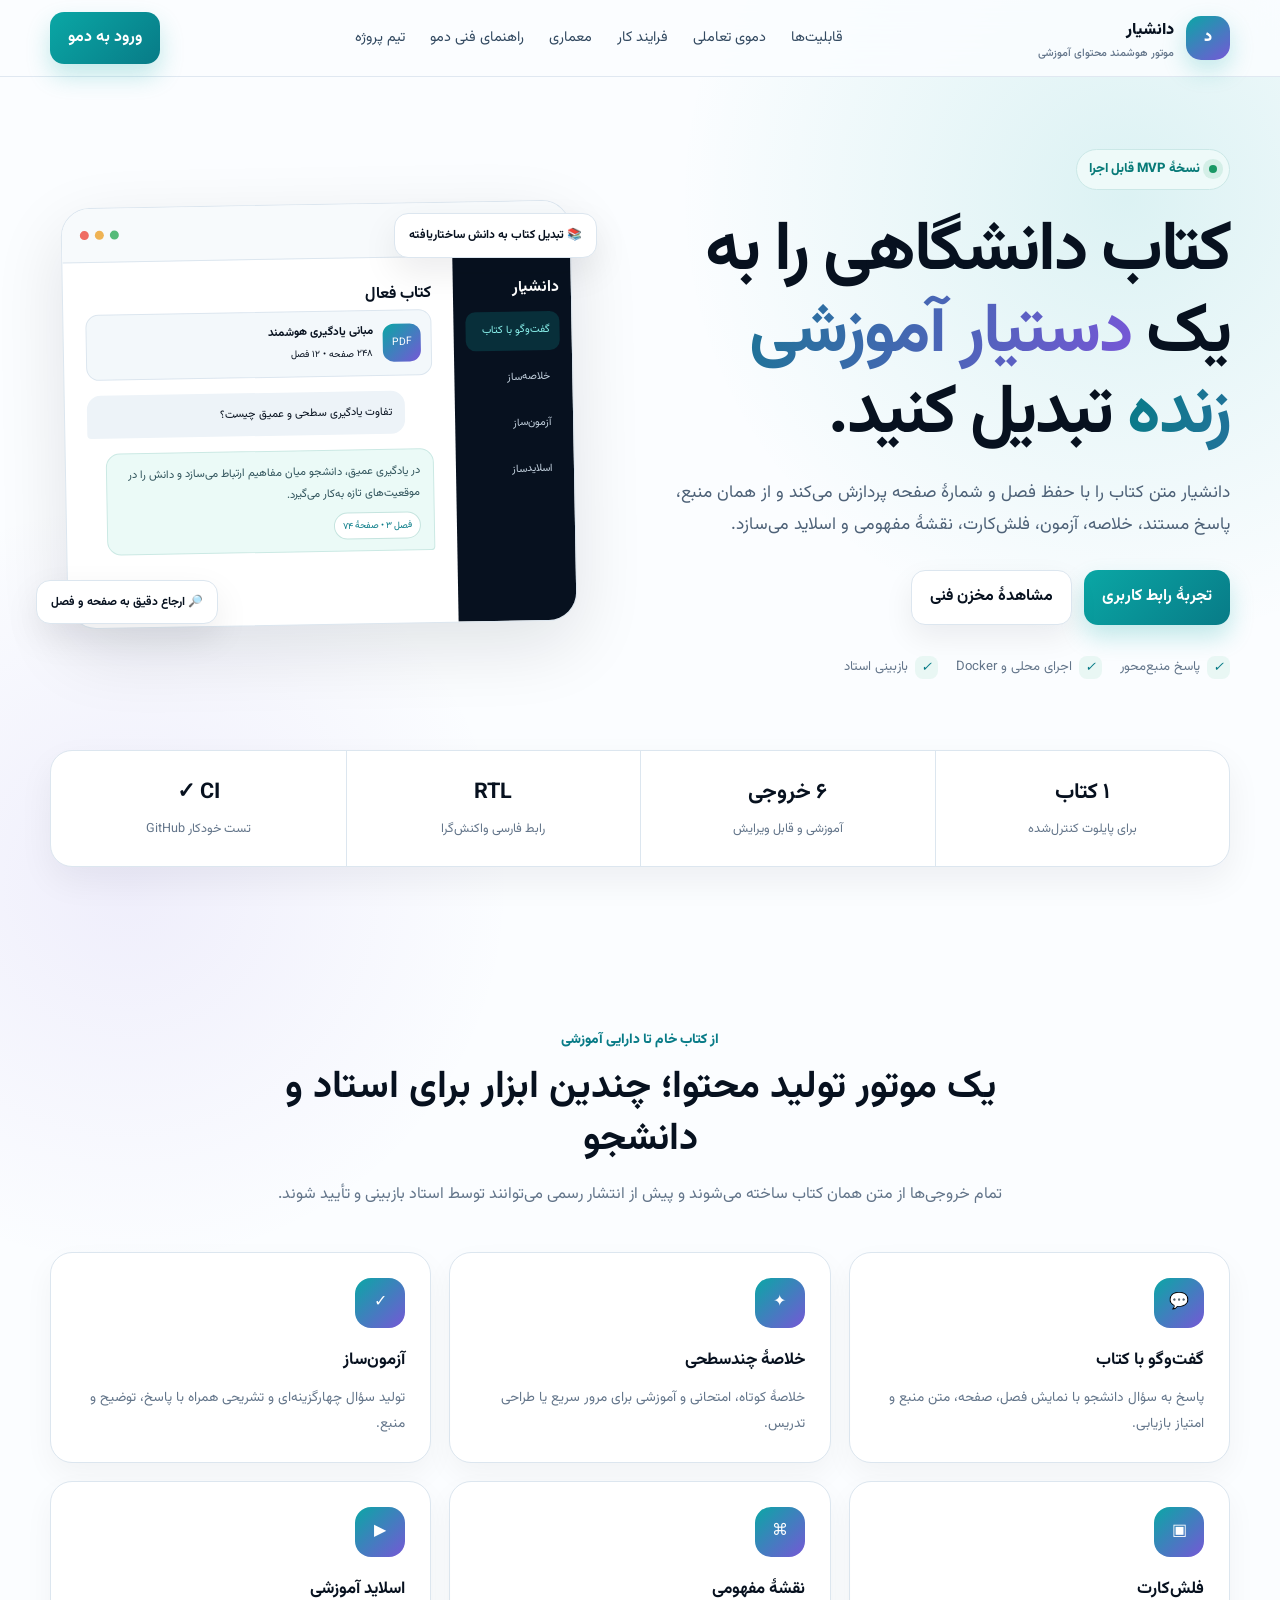
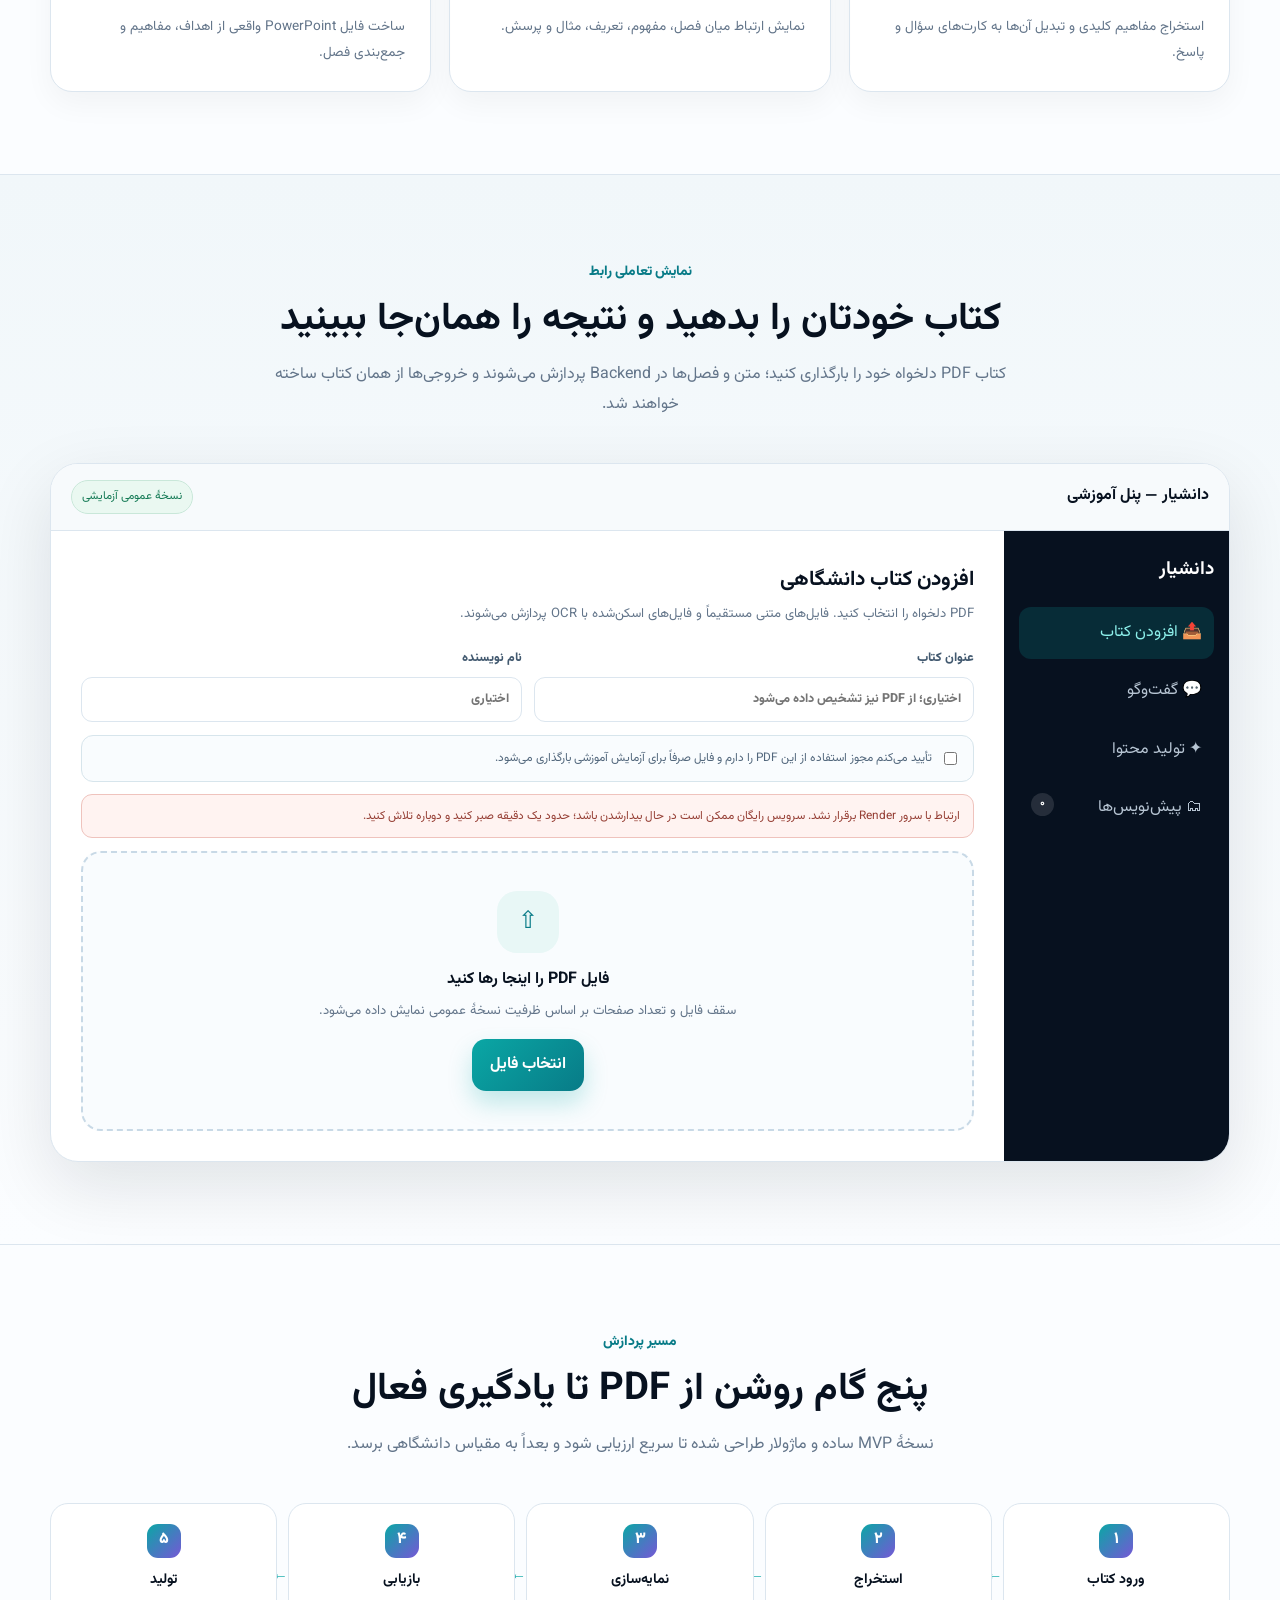
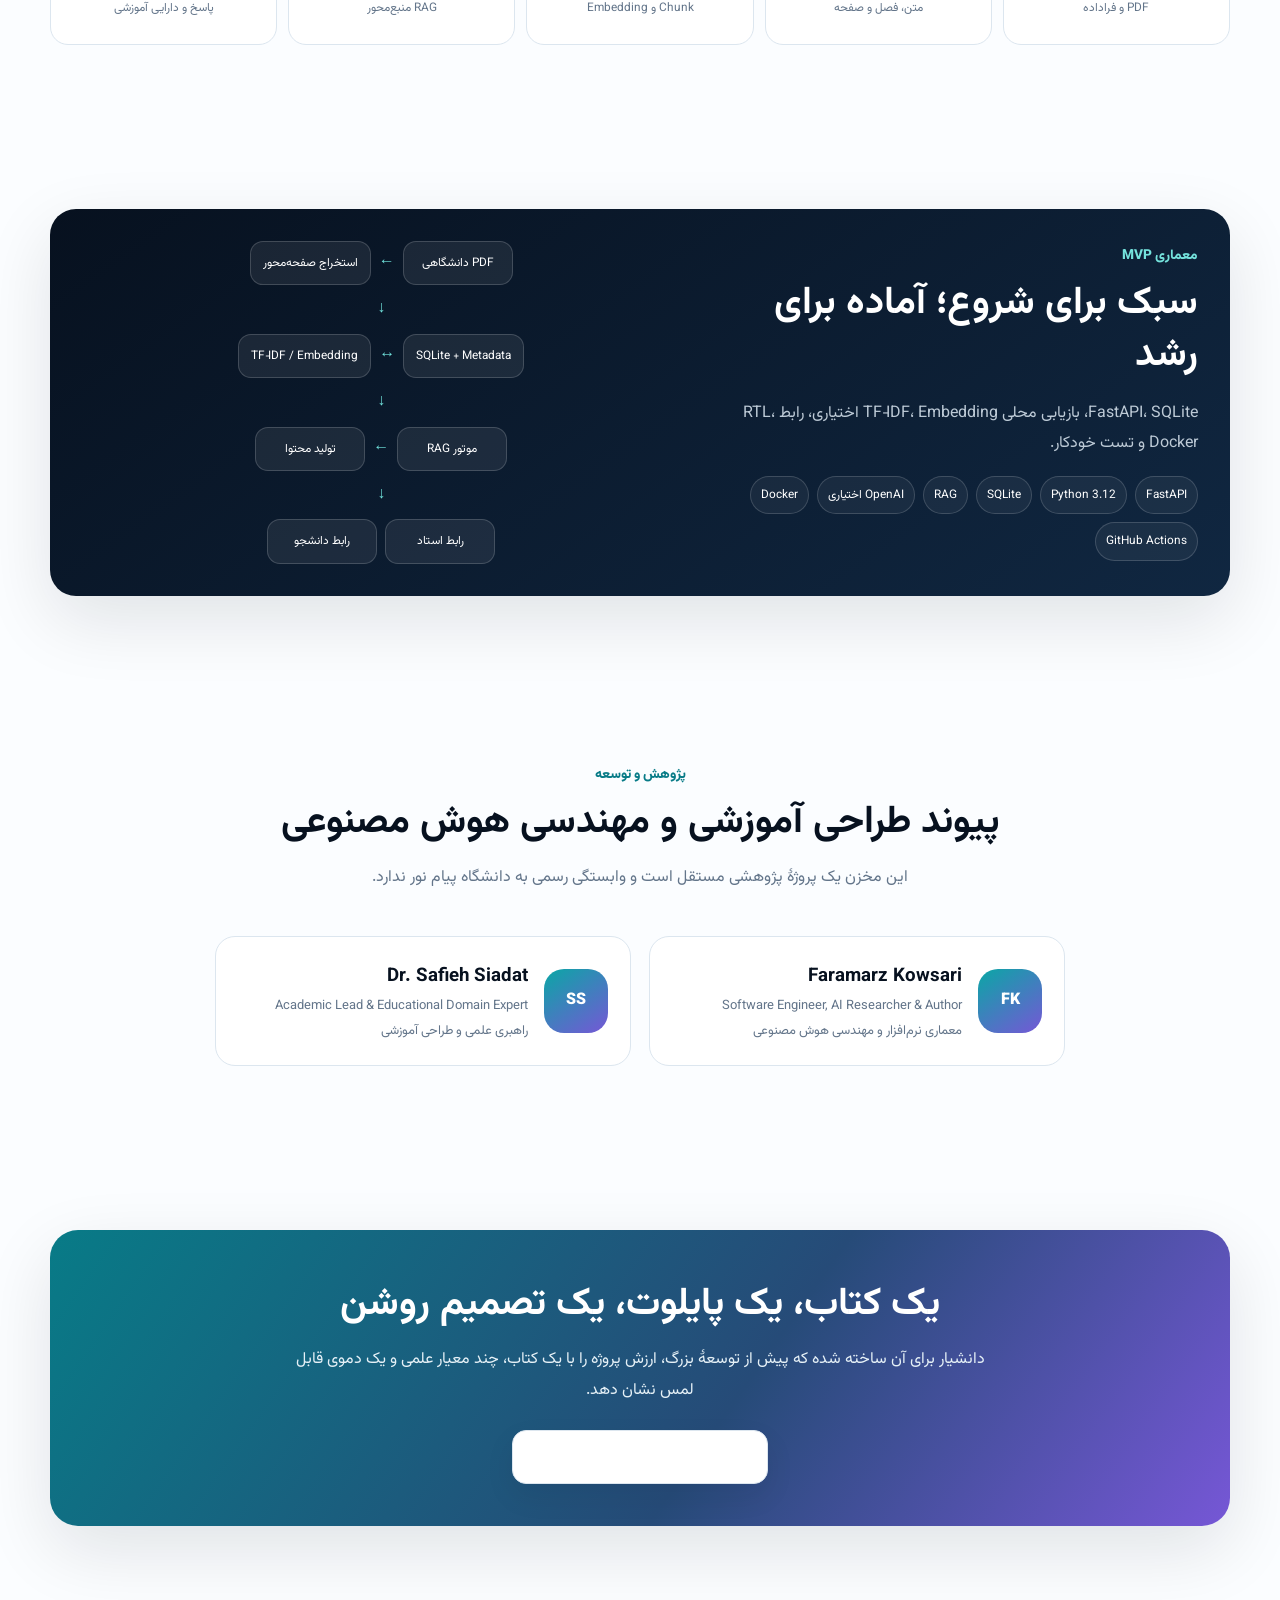
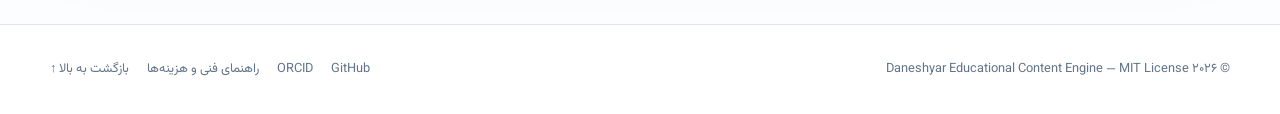
==== commit 2e8fe846: "Add bilingual Daneshyar demo architecture limits and cost guide" ====
--- a/docs/index.html
+++ b/docs/index.html
@@ -129,7 +129,7 @@
 <script type="application/ld+json">{"@context":"https://schema.org","@type":"SoftwareApplication","name":"Daneshyar Educational Content Engine","alternateName":"دانشیار","applicationCategory":"EducationalApplication","operatingSystem":"Web","url":"https://faramarzkowsari.github.io/daneshyar-educational-content-engine/","codeRepository":"https://github.com/FaramarzKowsari/daneshyar-educational-content-engine","license":"https://opensource.org/licenses/MIT","author":[{"@type":"Person","name":"Faramarz Kowsari"},{"@type":"Person","name":"Safieh Siadat"}]}</script>
 </head>
 <body>
-<header class="top"><div class="wrap nav"><a class="brand" href="#top"><span class="mark">د</span><span>دانشیار<small>موتور هوشمند محتوای آموزشی</small></span></a><nav class="links"><a href="#features">قابلیت‌ها</a><a href="#demo">دموی تعاملی</a><a href="#workflow">فرایند کار</a><a href="#architecture">معماری</a><a href="#team">تیم پروژه</a></nav><a class="btn primary" href="#demo">ورود به دمو</a></div></header>
+<header class="top"><div class="wrap nav"><a class="brand" href="#top"><span class="mark">د</span><span>دانشیار<small>موتور هوشمند محتوای آموزشی</small></span></a><nav class="links"><a href="#features">قابلیت‌ها</a><a href="#demo">دموی تعاملی</a><a href="#workflow">فرایند کار</a><a href="#architecture">معماری</a><a href="demo-guide.html">راهنمای فنی دمو</a><a href="#team">تیم پروژه</a></nav><a class="btn primary" href="#demo">ورود به دمو</a></div></header>
 <main id="top">
 <section class="hero"><div class="wrap heroGrid"><div class="heroCopy"><span class="badge"><span class="pulse"></span>نسخهٔ MVP قابل اجرا</span><h1>کتاب دانشگاهی را به یک <span class="grad">دستیار آموزشی زنده</span> تبدیل کنید.</h1><p class="lead">دانشیار متن کتاب را با حفظ فصل و شمارهٔ صفحه پردازش می‌کند و از همان منبع، پاسخ مستند، خلاصه، آزمون، فلش‌کارت، نقشهٔ مفهومی و اسلاید می‌سازد.</p><div class="actions"><a class="btn primary" href="#demo">تجربهٔ رابط کاربری</a><a class="btn secondary" href="https://github.com/FaramarzKowsari/daneshyar-educational-content-engine" target="_blank" rel="noopener">مشاهدهٔ مخزن فنی</a></div><div class="trust"><span><i class="ok">✓</i>پاسخ منبع‌محور</span><span><i class="ok">✓</i>اجرای محلی و Docker</span><span><i class="ok">✓</i>بازبینی استاد</span></div></div><div class="visual"><div class="glow"></div><div class="float f1">📚 تبدیل کتاب به دانش ساختاریافته</div><div class="float f2">🔎 ارجاع دقیق به صفحه و فصل</div><div class="window"><div class="wbar"><span>● سامانه آماده است</span><span class="dots"><i></i><i></i><i></i></span></div><div class="preview"><aside class="side"><b>دانشیار</b><div class="active">گفت‌وگو با کتاب</div><div>خلاصه‌ساز</div><div>آزمون‌ساز</div><div>اسلایدساز</div></aside><div class="main"><b>کتاب فعال</b><div class="book"><span class="pdf">PDF</span><span><b>مبانی یادگیری هوشمند</b><br><small>۲۴۸ صفحه • ۱۲ فصل</small></span></div><div class="q">تفاوت یادگیری سطحی و عمیق چیست؟</div><div class="a">در یادگیری عمیق، دانشجو میان مفاهیم ارتباط می‌سازد و دانش را در موقعیت‌های تازه به‌کار می‌گیرد.<br><span class="source">فصل ۳ • صفحهٔ ۷۴</span></div></div></div></div></div></div></section>
 <div class="metrics"><div class="wrap metricGrid"><div class="metric"><strong>۱ کتاب</strong><span>برای پایلوت کنترل‌شده</span></div><div class="metric"><strong>۶ خروجی</strong><span>آموزشی و قابل ویرایش</span></div><div class="metric"><strong>RTL</strong><span>رابط فارسی واکنش‌گرا</span></div><div class="metric"><strong>CI ✓</strong><span>تست خودکار GitHub</span></div></div></div>
@@ -197,7 +197,7 @@
 <section id="team"><div class="wrap"><div class="head"><span class="kicker">پژوهش و توسعه</span><h2>پیوند طراحی آموزشی و مهندسی هوش مصنوعی</h2><p>این مخزن یک پروژهٔ پژوهشی مستقل است و وابستگی رسمی به دانشگاه پیام نور ندارد.</p></div><div class="people"><article class="person"><div class="avatar">FK</div><div><h3><a class="authorProfileLink" href="author.html">Faramarz Kowsari</a></h3><p>Software Engineer, AI Researcher & Author<br>معماری نرم‌افزار و مهندسی هوش مصنوعی</p></div></article><article class="person"><div class="avatar">SS</div><div><h3>Dr. Safieh Siadat</h3><p>Academic Lead & Educational Domain Expert<br>راهبری علمی و طراحی آموزشی</p></div></article></div></div></section>
 <section class="cta"><div class="wrap"><div class="ctaBox"><h2>یک کتاب، یک پایلوت، یک تصمیم روشن</h2><p>دانشیار برای آن ساخته شده که پیش از توسعهٔ بزرگ، ارزش پروژه را با یک کتاب، چند معیار علمی و یک دموی قابل لمس نشان دهد.</p><a class="btn secondary" href="https://github.com/FaramarzKowsari/daneshyar-educational-content-engine" target="_blank" rel="noopener">مشاهدهٔ مستندات فنی در GitHub</a></div></div></section>
 </main>
-<footer><div class="wrap foot"><span>© ۲۰۲۶ Daneshyar Educational Content Engine — MIT License</span><div class="footLinks"><a href="https://github.com/FaramarzKowsari/daneshyar-educational-content-engine" target="_blank">GitHub</a><a href="https://orcid.org/0000-0003-1692-0453" target="_blank">ORCID</a><a href="#top">بازگشت به بالا ↑</a></div></div></footer><div class="toast" id="toast"></div>
+<footer><div class="wrap foot"><span>© ۲۰۲۶ Daneshyar Educational Content Engine — MIT License</span><div class="footLinks"><a href="https://github.com/FaramarzKowsari/daneshyar-educational-content-engine" target="_blank">GitHub</a><a href="https://orcid.org/0000-0003-1692-0453" target="_blank">ORCID</a><a href="demo-guide.html">راهنمای فنی و هزینه‌ها</a><a href="#top">بازگشت به بالا ↑</a></div></div></footer><div class="toast" id="toast"></div>
 <script src="config.js?v=20260721-functional-restore"></script>
 <script>
 const $=s=>document.querySelector(s),$$=s=>[...document.querySelectorAll(s)];
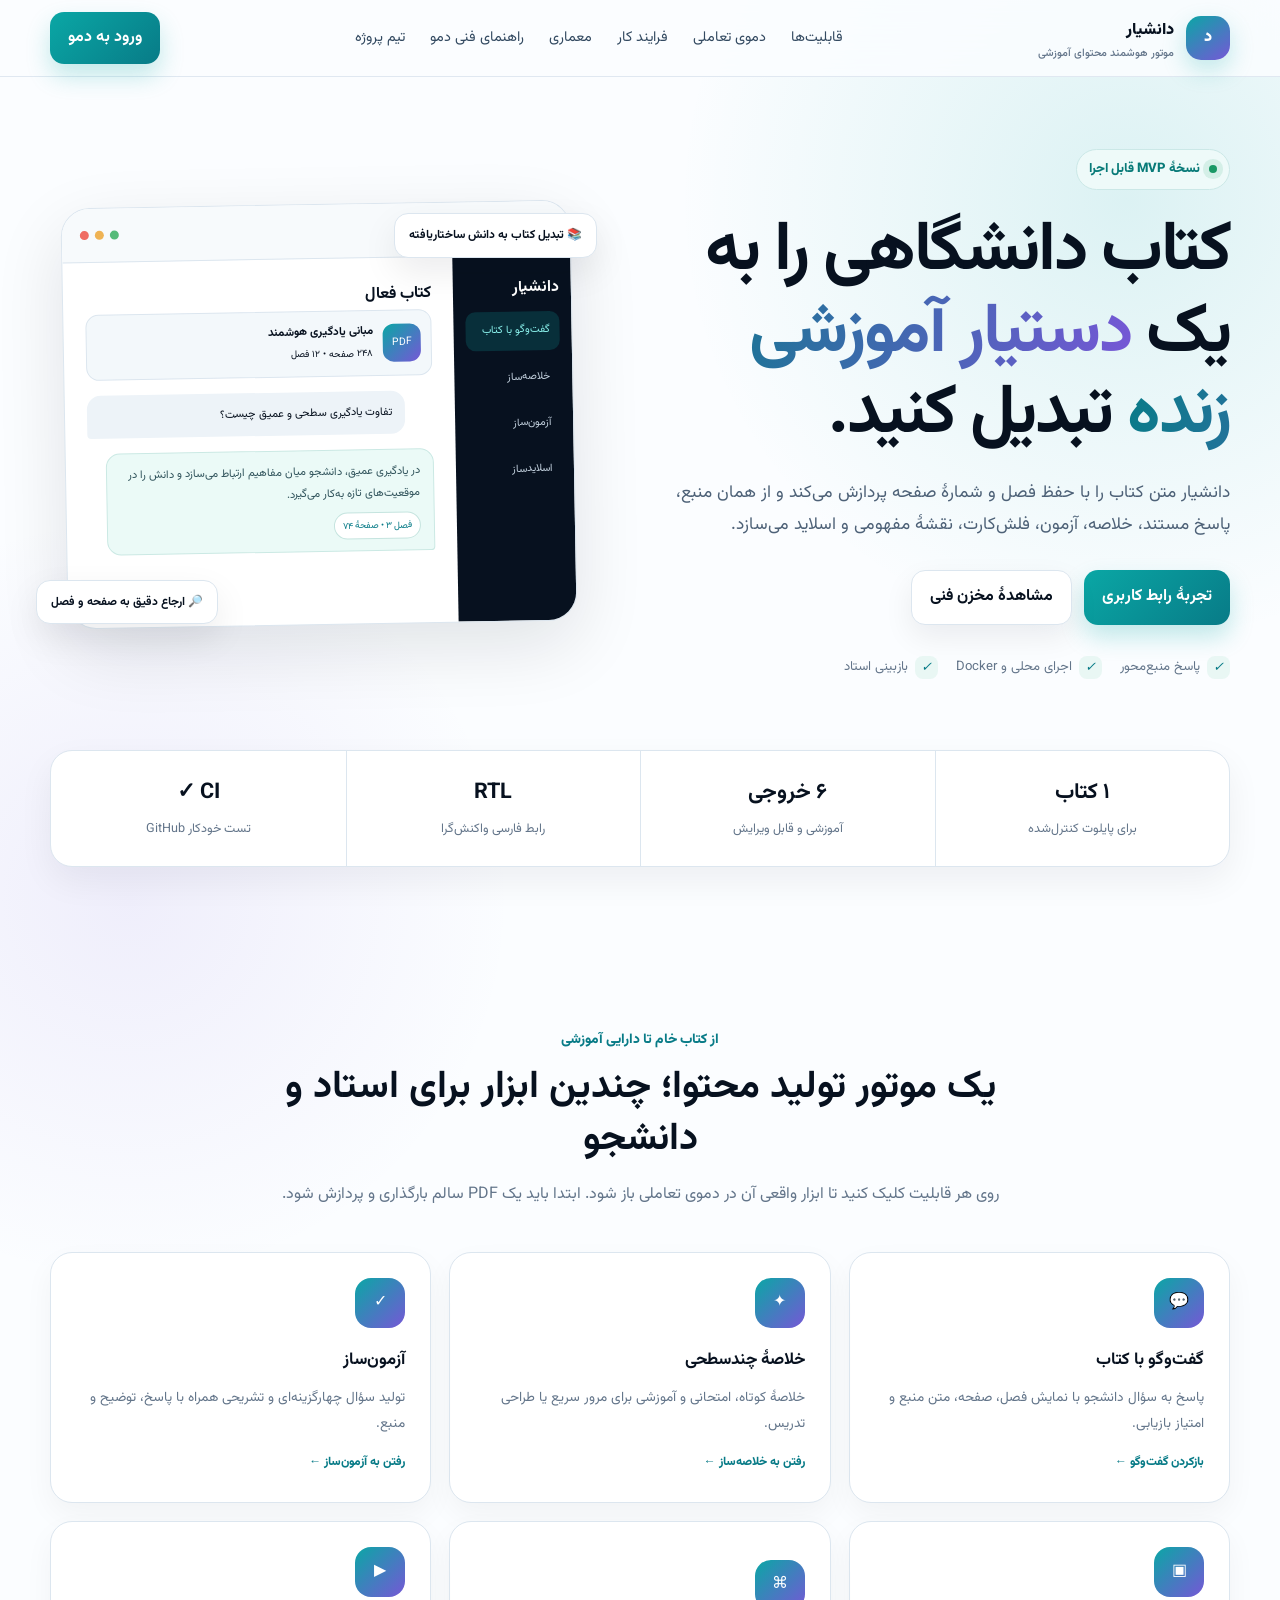
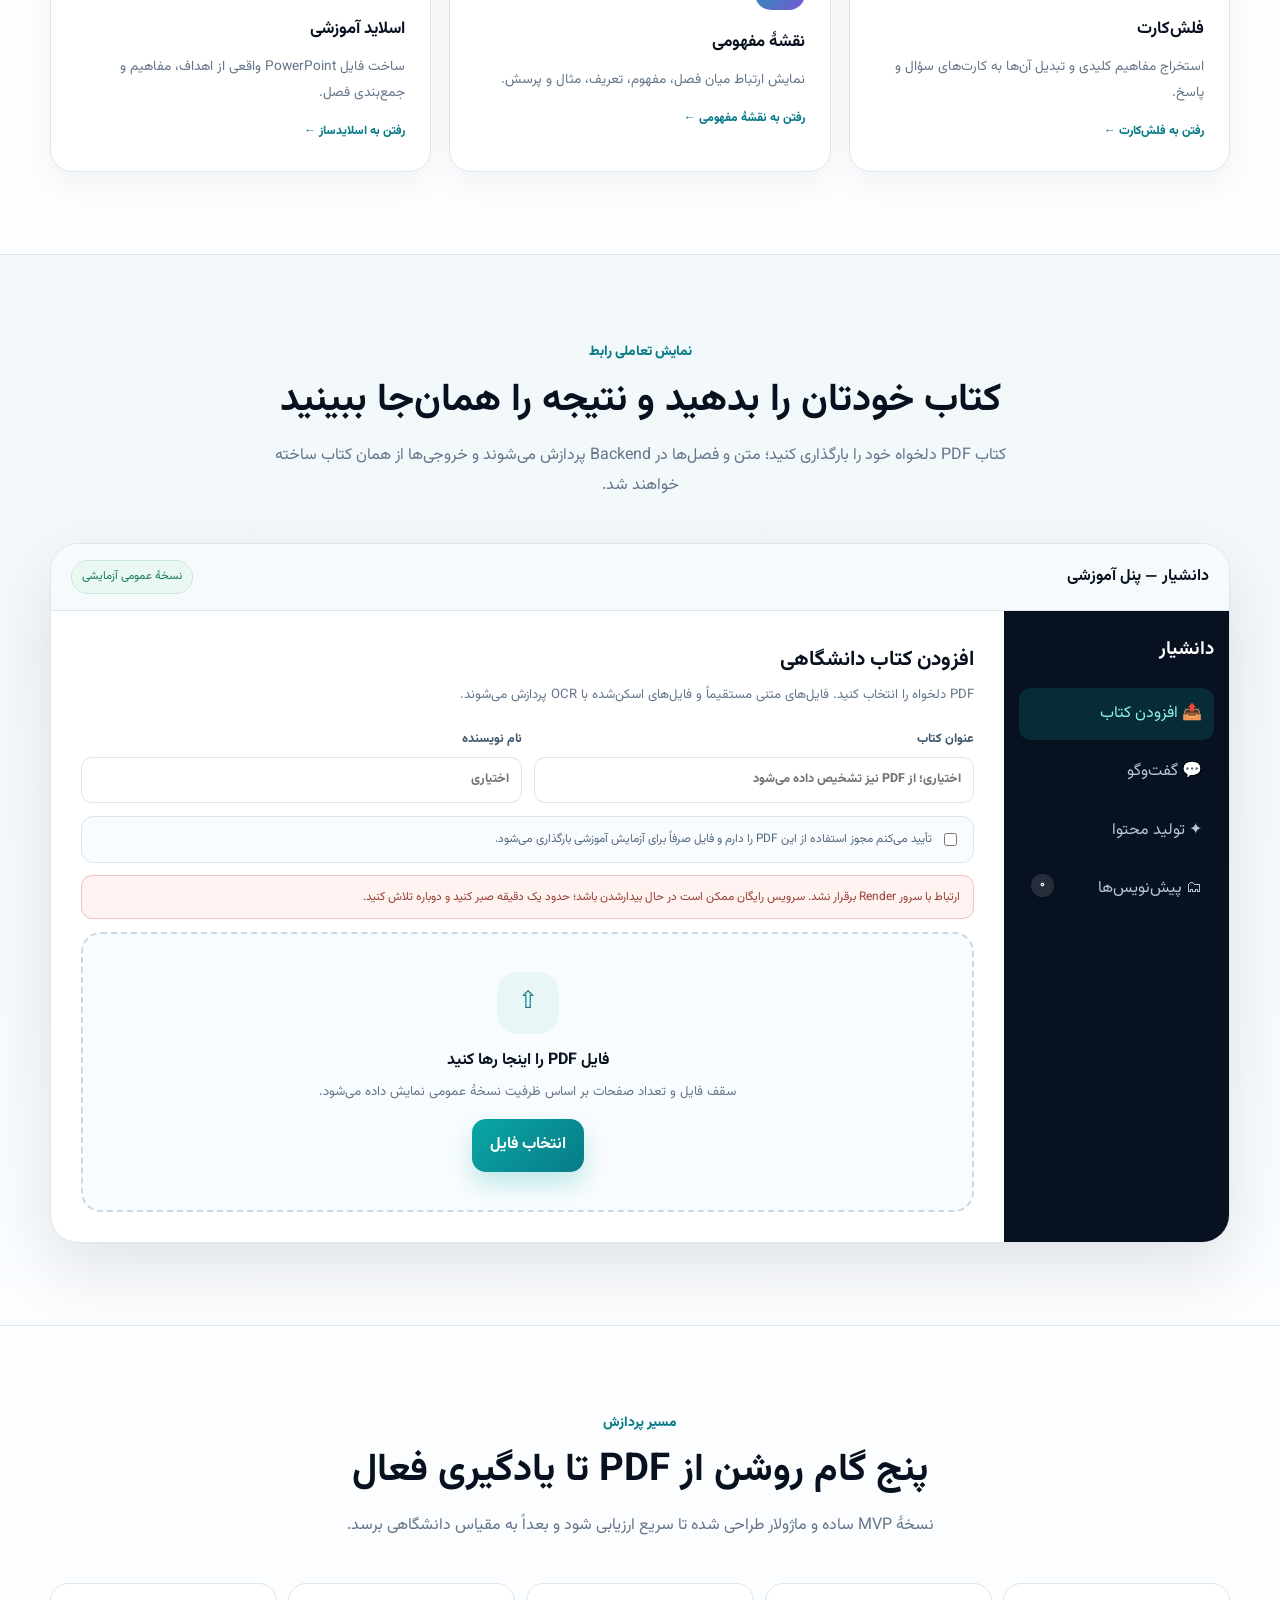
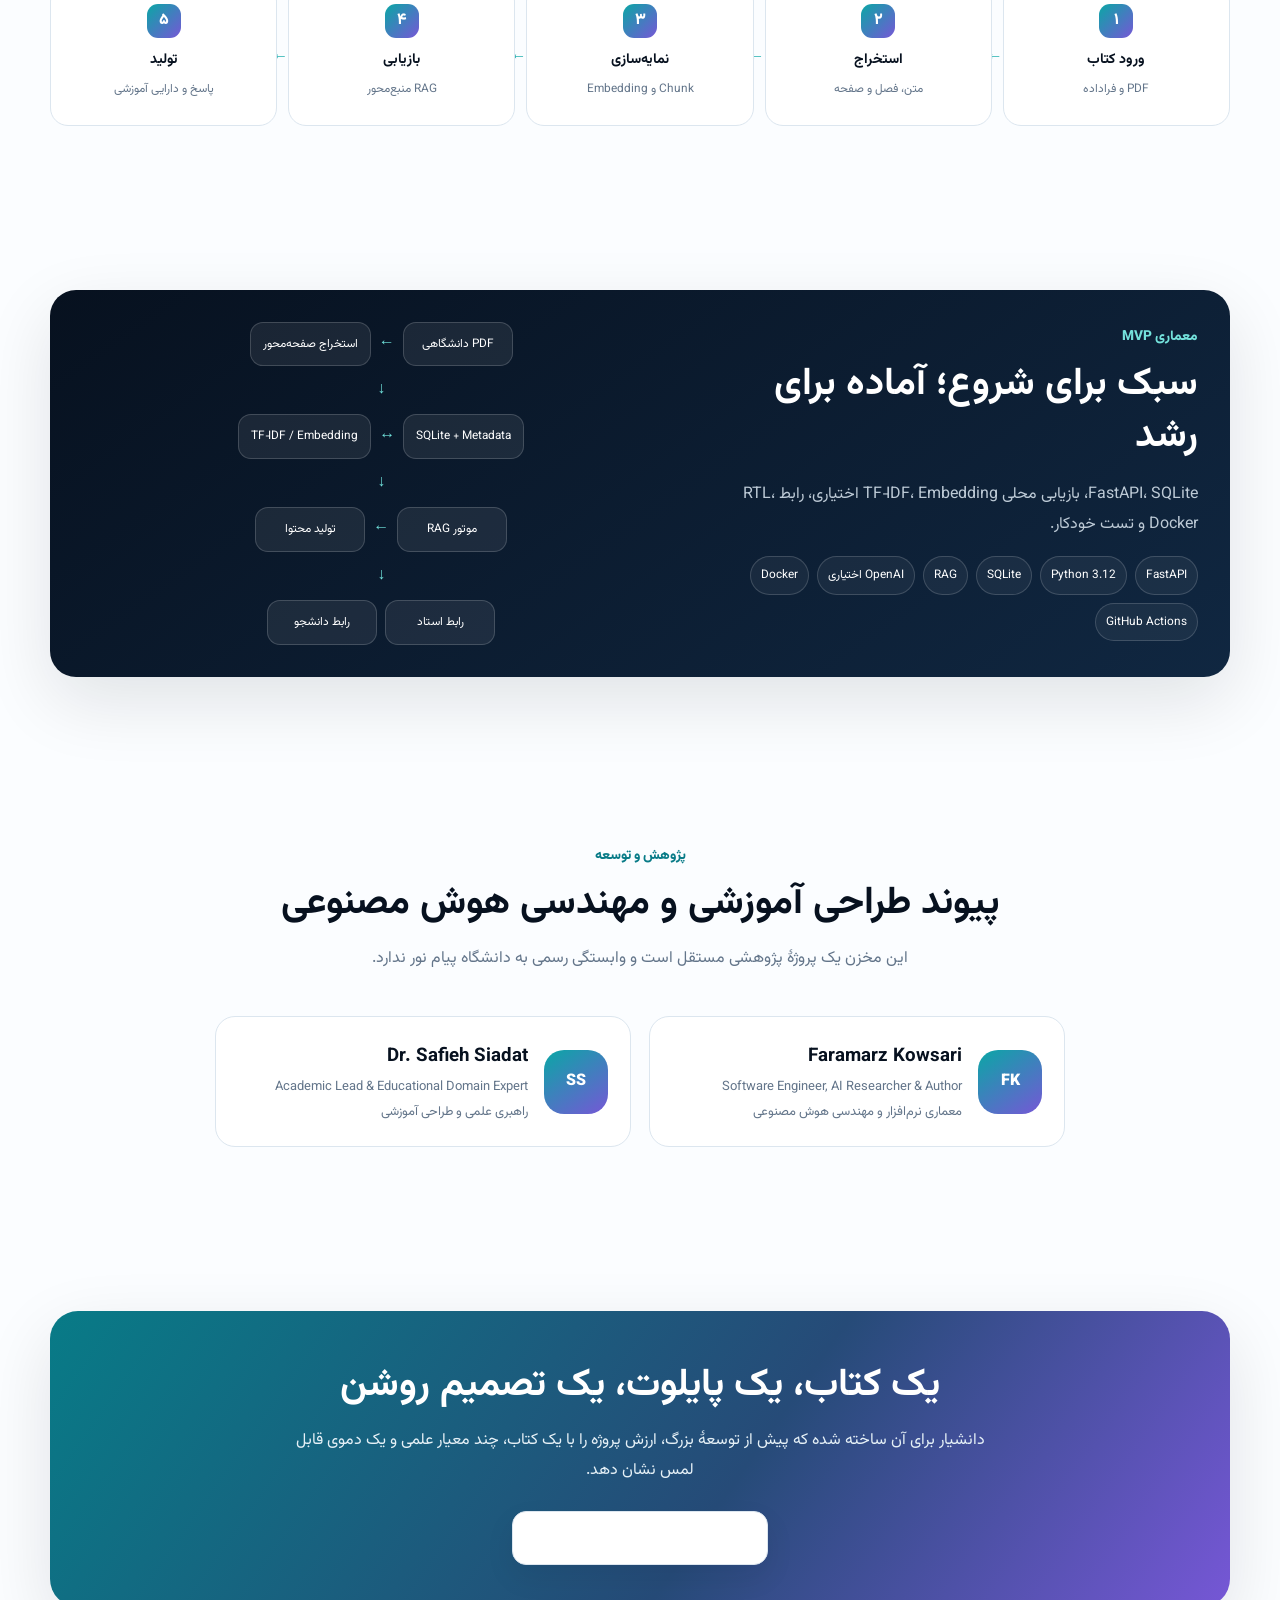
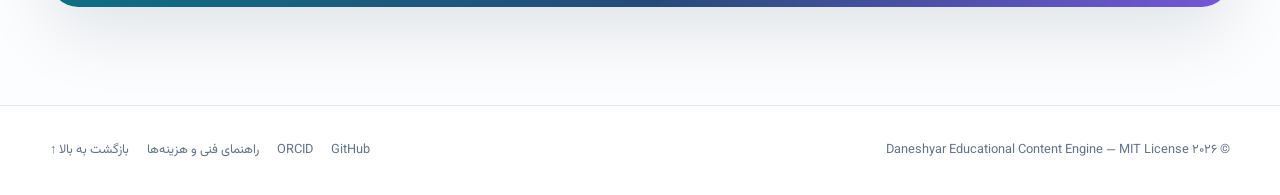
==== commit 00c4b022: "Make feature cards interactive and enable mind map generation" ====
--- a/docs/index.html
+++ b/docs/index.html
@@ -17,7 +17,7 @@
 <link href="https://fonts.googleapis.com/css2?family=Vazirmatn:wght@300;400;500;600;700;800;900&display=swap" rel="stylesheet">
 <title>دانشیار | موتور هوشمند محتوای آموزشی</title>
 <style>
-:root{--ink:#07111f;--ink2:#102238;--surface:#fff;--soft:#f3f8fb;--line:#dce6ef;--muted:#63758a;--teal:#0aa7a5;--teal2:#087b87;--violet:#7657d6;--green:#199865;--shadow:0 24px 70px rgba(7,17,31,.11);--max:1180px}*{box-sizing:border-box}html{scroll-behavior:smooth}body{margin:0;font-family:Vazirmatn,Tahoma,sans-serif;color:var(--ink);background:radial-gradient(circle at 88% 4%,rgba(10,167,165,.13),transparent 28rem),radial-gradient(circle at 10% 18%,rgba(118,87,214,.09),transparent 24rem),#fbfdff;line-height:1.9}a{text-decoration:none;color:inherit}button,input{font:inherit}.wrap{width:min(var(--max),calc(100% - 36px));margin:auto}.top{position:sticky;top:0;z-index:30;background:rgba(251,253,255,.86);backdrop-filter:blur(18px);border-bottom:1px solid rgba(220,230,239,.85)}.nav{height:76px;display:flex;align-items:center;justify-content:space-between;gap:22px}.brand{display:flex;align-items:center;gap:12px;font-weight:900}.mark{width:44px;height:44px;border-radius:15px;display:grid;place-items:center;color:#fff;background:linear-gradient(145deg,var(--teal),var(--violet));box-shadow:0 10px 24px rgba(10,167,165,.24)}.brand small{display:block;color:var(--muted);font-size:.68rem;font-weight:500;line-height:1.2}.links{display:flex;align-items:center;gap:25px;color:#334a61;font-size:.9rem}.links a:hover{color:var(--teal2)}.btn{display:inline-flex;align-items:center;justify-content:center;gap:8px;padding:11px 18px;border-radius:14px;border:0;font-weight:700;cursor:pointer;transition:.2s}.btn:hover{transform:translateY(-2px)}.primary{color:#fff;background:linear-gradient(135deg,var(--teal),var(--teal2));box-shadow:0 12px 24px rgba(10,167,165,.24)}.secondary{background:#fff;border:1px solid var(--line);box-shadow:0 12px 30px rgba(7,17,31,.07)}.hero{padding:72px 0 62px}.heroGrid{display:grid;grid-template-columns:1.04fr .96fr;align-items:center;gap:58px}.badge{display:inline-flex;align-items:center;gap:9px;padding:7px 12px;border:1px solid #cbe8e7;border-radius:999px;background:#eefaf9;color:#087a78;font-weight:800;font-size:.82rem}.pulse{width:8px;height:8px;border-radius:50%;background:var(--green);box-shadow:0 0 0 6px rgba(25,152,101,.12)}h1{font-size:clamp(2.45rem,5.4vw,4.7rem);line-height:1.18;letter-spacing:-2px;margin:22px 0 20px}.grad{color:transparent;background:linear-gradient(100deg,var(--teal2),var(--violet));background-clip:text;-webkit-background-clip:text}.lead{font-size:1.08rem;color:#4d6177;max-width:650px;margin:0 0 28px}.actions{display:flex;flex-wrap:wrap;gap:12px}.trust{display:flex;flex-wrap:wrap;gap:18px;margin-top:30px;color:var(--muted);font-size:.82rem}.trust span{display:flex;align-items:center;gap:7px}.ok{width:23px;height:23px;border-radius:8px;display:grid;place-items:center;background:#e9f7f4;color:var(--teal2)}.visual{position:relative;min-height:470px;display:grid;place-items:center}.glow{position:absolute;width:360px;height:360px;border-radius:50%;background:radial-gradient(circle,rgba(10,167,165,.25),transparent 66%)}.window{width:min(100%,510px);position:relative;z-index:2;border:1px solid var(--line);border-radius:29px;background:#fff;overflow:hidden;box-shadow:var(--shadow);transform:rotate(-1deg)}.wbar{padding:15px 18px;background:#f7fafc;border-bottom:1px solid var(--line);display:flex;justify-content:space-between;align-items:center;color:var(--muted);font-size:.75rem}.dots{display:flex;gap:6px;direction:ltr}.dots i{width:9px;height:9px;border-radius:50%;background:#ef6d64}.dots i:nth-child(2){background:#efb354}.dots i:nth-child(3){background:#55bb79}.preview{display:grid;grid-template-columns:118px 1fr;min-height:365px}.side{padding:18px 12px;background:var(--ink);color:#c4d2df}.side b{color:#fff}.side div{padding:9px 10px;margin-top:8px;border-radius:10px;font-size:.67rem}.side .active{background:rgba(10,167,165,.2);color:#8af0eb}.main{padding:22px}.book{display:flex;align-items:center;gap:10px;background:var(--soft);border:1px solid var(--line);border-radius:13px;padding:10px;font-size:.72rem}.pdf{width:38px;height:38px;border-radius:11px;display:grid;place-items:center;color:#fff;background:linear-gradient(135deg,var(--teal),var(--violet));font-size:.65rem}.q,.a{padding:11px 13px;font-size:.7rem;border-radius:14px;margin-top:15px}.q{margin-right:28px;background:#edf3f8;border-bottom-left-radius:4px}.a{margin-left:18px;background:#ebfaf7;border:1px solid #cbe9e4;border-bottom-right-radius:4px;color:#31545c}.source{display:inline-block;margin-top:8px;padding:4px 8px;border:1px solid #c5e4df;border-radius:999px;background:#fff;color:var(--teal2);font-size:.58rem}.float{position:absolute;z-index:3;padding:10px 14px;border:1px solid var(--line);border-radius:14px;background:#fff;box-shadow:0 14px 35px rgba(7,17,31,.08);font-size:.74rem;font-weight:700}.f1{top:34px;right:-8px}.f2{bottom:25px;left:-14px}.metrics{padding:8px 0 76px}.metricGrid{display:grid;grid-template-columns:repeat(4,1fr);border:1px solid var(--line);border-radius:22px;background:#fff;box-shadow:0 14px 35px rgba(7,17,31,.06);overflow:hidden}.metric{text-align:center;padding:22px;border-left:1px solid var(--line)}.metric:last-child{border-left:0}.metric strong{display:block;font-size:1.35rem}.metric span{color:var(--muted);font-size:.79rem}section{padding:82px 0}.head{text-align:center;max-width:760px;margin:0 auto 42px}.kicker{color:var(--teal2);font-weight:800;font-size:.86rem}h2{font-size:clamp(1.9rem,3vw,3rem);line-height:1.35;margin:8px 0 13px}.head p{color:var(--muted);margin:0}.features{display:grid;grid-template-columns:repeat(3,1fr);gap:18px}.card{padding:25px;border:1px solid var(--line);border-radius:22px;background:#fff;box-shadow:0 12px 30px rgba(7,17,31,.045);transition:.25s}.card:hover{transform:translateY(-5px);box-shadow:0 18px 42px rgba(7,17,31,.08)}.icon{width:50px;height:50px;border-radius:16px;display:grid;place-items:center;color:#fff;background:linear-gradient(135deg,var(--teal),var(--violet));margin-bottom:17px}.card h3{margin:0 0 8px;font-size:1.05rem}.card p{margin:0;color:var(--muted);font-size:.85rem}.demoSec{background:linear-gradient(180deg,#f1f7fa,#fbfdff);border-block:1px solid var(--line)}.shell{border:1px solid var(--line);border-radius:28px;background:#fff;box-shadow:var(--shadow);overflow:hidden}.shellTop{padding:16px 20px;background:#f7fafc;border-bottom:1px solid var(--line);display:flex;justify-content:space-between;align-items:center}.demoTag{padding:5px 10px;border:1px solid #c9e7d9;border-radius:999px;background:#eaf8f1;color:#147a55;font-size:.72rem}.layout{display:grid;grid-template-columns:225px 1fr;min-height:570px}.demoSide{padding:21px 15px;background:var(--ink);color:#fff}.demoSide h3{margin:0 0 20px}.tabs button{width:100%;display:flex;gap:10px;padding:11px 12px;margin:6px 0;border:0;border-radius:12px;background:transparent;color:#b7c5d3;cursor:pointer;text-align:right}.tabs button.active,.tabs button:hover{background:rgba(10,167,165,.18);color:#8df0eb}.content{padding:30px}.panel{display:none}.panel.active{display:block;animation:fade .28s ease}@keyframes fade{from{opacity:0;transform:translateY(4px)}to{opacity:1;transform:none}}.phead h3{margin:0;font-size:1.3rem}.phead p{margin:2px 0 20px;color:var(--muted);font-size:.82rem}.upload{padding:38px 20px;border:2px dashed #c8d9e6;border-radius:20px;background:#f9fcfe;text-align:center}.upload.drag{border-color:var(--teal);background:#eefaf9}.uploadIcon{width:62px;height:62px;margin:0 auto 12px;border-radius:20px;display:grid;place-items:center;background:#e8f7f6;color:var(--teal2);font-size:1.5rem}.upload h4{margin:0}.upload p{margin:3px 0 15px;color:var(--muted);font-size:.82rem}#file{display:none}.progress{display:none;margin-top:20px;text-align:right}.track{height:9px;border-radius:999px;background:#e6eef4;overflow:hidden}.bar{width:0;height:100%;background:linear-gradient(90deg,var(--teal),var(--violet));transition:.25s}.plabel{margin-top:8px;color:var(--muted);font-size:.8rem}.bookRow{display:flex;align-items:center;justify-content:space-between;gap:12px;padding:14px;border:1px solid var(--line);border-radius:16px;background:#f8fbfd;margin-bottom:16px}.bookMeta{display:flex;align-items:center;gap:11px}.bookMeta strong{display:block;font-size:.9rem}.bookMeta small{color:var(--muted)}.chat{border:1px solid var(--line);border-radius:18px;overflow:hidden}.messages{min-height:275px;max-height:325px;overflow:auto;padding:18px;background:#fbfdff}.msg{width:fit-content;max-width:86%;padding:11px 14px;margin-bottom:12px;border-radius:15px;font-size:.85rem}.user{margin-right:auto;background:#eaf0f6;border-bottom-left-radius:4px}.ai{background:#eaf9f6;border:1px solid #cbe9e4;border-bottom-right-radius:4px}.cite{display:inline-flex;margin-top:8px;padding:4px 8px;border:1px solid #bedfd9;border-radius:999px;background:#fff;color:#087c76;font-size:.67rem}.typing{display:none;color:var(--muted);font-size:.77rem}.form{display:flex;gap:9px;padding:12px;border-top:1px solid var(--line)}.form input{min-width:0;flex:1;padding:11px 13px;border:1px solid var(--line);border-radius:12px;outline:0}.form input:focus{border-color:var(--teal);box-shadow:0 0 0 4px rgba(10,167,165,.09)}.samples{display:flex;flex-wrap:wrap;gap:7px;margin-top:11px}.samples button{padding:7px 10px;border:1px solid var(--line);border-radius:999px;background:#fff;color:#425970;cursor:pointer;font-size:.72rem}.assets{display:grid;grid-template-columns:repeat(2,1fr);gap:13px}.asset{display:flex;align-items:center;gap:12px;padding:16px;border:1px solid var(--line);border-radius:17px}.asset .icon{flex:0 0 44px;width:44px;height:44px;margin:0;border-radius:13px}.asset strong{display:block;font-size:.88rem}.asset small{color:var(--muted)}.asset button{margin-right:auto;padding:7px 10px;border:1px solid var(--line);border-radius:10px;background:#f8fbfd;cursor:pointer}.result{display:none;margin-top:16px;padding:14px;border:1px solid #cce7e2;border-radius:14px;background:#eefaf8;color:#28595a}.flow{display:grid;grid-template-columns:repeat(5,1fr);gap:11px}.step{position:relative;text-align:center;padding:20px 11px;border:1px solid var(--line);border-radius:18px;background:#fff}.step:not(:last-child):after{content:"←";position:absolute;left:-17px;top:42%;color:var(--teal);font-weight:900}.num{width:34px;height:34px;margin:0 auto 9px;border-radius:11px;display:grid;place-items:center;color:#fff;background:linear-gradient(135deg,var(--teal),var(--violet));font-weight:800}.step strong{display:block;font-size:.88rem}.step span{color:var(--muted);font-size:.74rem}.arch{display:grid;grid-template-columns:.9fr 1.1fr;gap:28px;padding:32px;border-radius:26px;color:#fff;background:linear-gradient(145deg,#07111f,#102741);box-shadow:var(--shadow)}.arch p{color:#bdcad6}.pills{display:flex;flex-wrap:wrap;gap:8px}.pills span{padding:7px 10px;border:1px solid rgba(255,255,255,.16);border-radius:999px;background:rgba(255,255,255,.05);font-size:.74rem}.diagram{display:grid;gap:9px;align-content:center}.row{display:flex;align-items:center;justify-content:center;gap:8px}.box{min-width:110px;padding:10px 12px;text-align:center;border:1px solid rgba(255,255,255,.17);border-radius:13px;background:rgba(255,255,255,.075);font-size:.74rem}.arrow{color:#70e1db;font-weight:900}.people{display:grid;grid-template-columns:repeat(2,1fr);gap:18px;max-width:850px;margin:auto}.person{display:flex;align-items:center;gap:16px;padding:22px;border:1px solid var(--line);border-radius:20px;background:#fff}.avatar{width:64px;height:64px;flex:0 0 64px;border-radius:20px;display:grid;place-items:center;color:#fff;background:linear-gradient(145deg,var(--teal),var(--violet));font-weight:900}.person h3{margin:0}.person p{margin:0;color:var(--muted);font-size:.81rem}.cta{padding-bottom:98px}.ctaBox{padding:42px;border-radius:28px;text-align:center;color:#fff;background:linear-gradient(125deg,var(--teal2),#264b78 58%,var(--violet));box-shadow:var(--shadow)}.ctaBox p{max-width:690px;margin:0 auto 24px;color:#e6f1f7}footer{padding:32px 0;border-top:1px solid var(--line);background:#fff}.foot{display:flex;justify-content:space-between;align-items:center;gap:20px;color:var(--muted);font-size:.8rem}.footLinks{display:flex;gap:18px}.toast{position:fixed;left:22px;bottom:22px;z-index:90;opacity:0;transform:translateY(14px);padding:12px 16px;border-radius:13px;color:#fff;background:var(--ink);box-shadow:var(--shadow);transition:.25s;font-size:.82rem}.toast.show{opacity:1;transform:none}@media(max-width:980px){.links{display:none}.heroGrid,.arch{grid-template-columns:1fr}.heroCopy{text-align:center}.lead{margin-inline:auto}.actions,.trust{justify-content:center}.features{grid-template-columns:repeat(2,1fr)}.flow{grid-template-columns:repeat(2,1fr)}.step:after{display:none}}@media(max-width:720px){.brand small{display:none}.hero{padding-top:50px}.visual{min-height:390px}.float{display:none}.window{transform:none}.metricGrid{grid-template-columns:repeat(2,1fr)}.metric:nth-child(2){border-left:0}.metric:nth-child(-n+2){border-bottom:1px solid var(--line)}.features,.people{grid-template-columns:1fr}.layout{grid-template-columns:1fr}.demoSide{padding:10px;overflow:auto}.demoSide h3{display:none}.tabs{display:flex;min-width:max-content}.tabs button{width:auto;white-space:nowrap}.content{padding:20px 14px}.assets{grid-template-columns:1fr}.flow{grid-template-columns:1fr}.foot{flex-direction:column;text-align:center}.preview{grid-template-columns:92px 1fr}}@media(prefers-reduced-motion:reduce){*{scroll-behavior:auto!important;animation:none!important;transition:none!important}}
+:root{--ink:#07111f;--ink2:#102238;--surface:#fff;--soft:#f3f8fb;--line:#dce6ef;--muted:#63758a;--teal:#0aa7a5;--teal2:#087b87;--violet:#7657d6;--green:#199865;--shadow:0 24px 70px rgba(7,17,31,.11);--max:1180px}*{box-sizing:border-box}html{scroll-behavior:smooth}body{margin:0;font-family:Vazirmatn,Tahoma,sans-serif;color:var(--ink);background:radial-gradient(circle at 88% 4%,rgba(10,167,165,.13),transparent 28rem),radial-gradient(circle at 10% 18%,rgba(118,87,214,.09),transparent 24rem),#fbfdff;line-height:1.9}a{text-decoration:none;color:inherit}button,input{font:inherit}.wrap{width:min(var(--max),calc(100% - 36px));margin:auto}.top{position:sticky;top:0;z-index:30;background:rgba(251,253,255,.86);backdrop-filter:blur(18px);border-bottom:1px solid rgba(220,230,239,.85)}.nav{height:76px;display:flex;align-items:center;justify-content:space-between;gap:22px}.brand{display:flex;align-items:center;gap:12px;font-weight:900}.mark{width:44px;height:44px;border-radius:15px;display:grid;place-items:center;color:#fff;background:linear-gradient(145deg,var(--teal),var(--violet));box-shadow:0 10px 24px rgba(10,167,165,.24)}.brand small{display:block;color:var(--muted);font-size:.68rem;font-weight:500;line-height:1.2}.links{display:flex;align-items:center;gap:25px;color:#334a61;font-size:.9rem}.links a:hover{color:var(--teal2)}.btn{display:inline-flex;align-items:center;justify-content:center;gap:8px;padding:11px 18px;border-radius:14px;border:0;font-weight:700;cursor:pointer;transition:.2s}.btn:hover{transform:translateY(-2px)}.primary{color:#fff;background:linear-gradient(135deg,var(--teal),var(--teal2));box-shadow:0 12px 24px rgba(10,167,165,.24)}.secondary{background:#fff;border:1px solid var(--line);box-shadow:0 12px 30px rgba(7,17,31,.07)}.hero{padding:72px 0 62px}.heroGrid{display:grid;grid-template-columns:1.04fr .96fr;align-items:center;gap:58px}.badge{display:inline-flex;align-items:center;gap:9px;padding:7px 12px;border:1px solid #cbe8e7;border-radius:999px;background:#eefaf9;color:#087a78;font-weight:800;font-size:.82rem}.pulse{width:8px;height:8px;border-radius:50%;background:var(--green);box-shadow:0 0 0 6px rgba(25,152,101,.12)}h1{font-size:clamp(2.45rem,5.4vw,4.7rem);line-height:1.18;letter-spacing:-2px;margin:22px 0 20px}.grad{color:transparent;background:linear-gradient(100deg,var(--teal2),var(--violet));background-clip:text;-webkit-background-clip:text}.lead{font-size:1.08rem;color:#4d6177;max-width:650px;margin:0 0 28px}.actions{display:flex;flex-wrap:wrap;gap:12px}.trust{display:flex;flex-wrap:wrap;gap:18px;margin-top:30px;color:var(--muted);font-size:.82rem}.trust span{display:flex;align-items:center;gap:7px}.ok{width:23px;height:23px;border-radius:8px;display:grid;place-items:center;background:#e9f7f4;color:var(--teal2)}.visual{position:relative;min-height:470px;display:grid;place-items:center}.glow{position:absolute;width:360px;height:360px;border-radius:50%;background:radial-gradient(circle,rgba(10,167,165,.25),transparent 66%)}.window{width:min(100%,510px);position:relative;z-index:2;border:1px solid var(--line);border-radius:29px;background:#fff;overflow:hidden;box-shadow:var(--shadow);transform:rotate(-1deg)}.wbar{padding:15px 18px;background:#f7fafc;border-bottom:1px solid var(--line);display:flex;justify-content:space-between;align-items:center;color:var(--muted);font-size:.75rem}.dots{display:flex;gap:6px;direction:ltr}.dots i{width:9px;height:9px;border-radius:50%;background:#ef6d64}.dots i:nth-child(2){background:#efb354}.dots i:nth-child(3){background:#55bb79}.preview{display:grid;grid-template-columns:118px 1fr;min-height:365px}.side{padding:18px 12px;background:var(--ink);color:#c4d2df}.side b{color:#fff}.side div{padding:9px 10px;margin-top:8px;border-radius:10px;font-size:.67rem}.side .active{background:rgba(10,167,165,.2);color:#8af0eb}.main{padding:22px}.book{display:flex;align-items:center;gap:10px;background:var(--soft);border:1px solid var(--line);border-radius:13px;padding:10px;font-size:.72rem}.pdf{width:38px;height:38px;border-radius:11px;display:grid;place-items:center;color:#fff;background:linear-gradient(135deg,var(--teal),var(--violet));font-size:.65rem}.q,.a{padding:11px 13px;font-size:.7rem;border-radius:14px;margin-top:15px}.q{margin-right:28px;background:#edf3f8;border-bottom-left-radius:4px}.a{margin-left:18px;background:#ebfaf7;border:1px solid #cbe9e4;border-bottom-right-radius:4px;color:#31545c}.source{display:inline-block;margin-top:8px;padding:4px 8px;border:1px solid #c5e4df;border-radius:999px;background:#fff;color:var(--teal2);font-size:.58rem}.float{position:absolute;z-index:3;padding:10px 14px;border:1px solid var(--line);border-radius:14px;background:#fff;box-shadow:0 14px 35px rgba(7,17,31,.08);font-size:.74rem;font-weight:700}.f1{top:34px;right:-8px}.f2{bottom:25px;left:-14px}.metrics{padding:8px 0 76px}.metricGrid{display:grid;grid-template-columns:repeat(4,1fr);border:1px solid var(--line);border-radius:22px;background:#fff;box-shadow:0 14px 35px rgba(7,17,31,.06);overflow:hidden}.metric{text-align:center;padding:22px;border-left:1px solid var(--line)}.metric:last-child{border-left:0}.metric strong{display:block;font-size:1.35rem}.metric span{color:var(--muted);font-size:.79rem}section{padding:82px 0}.head{text-align:center;max-width:760px;margin:0 auto 42px}.kicker{color:var(--teal2);font-weight:800;font-size:.86rem}h2{font-size:clamp(1.9rem,3vw,3rem);line-height:1.35;margin:8px 0 13px}.head p{color:var(--muted);margin:0}.features{display:grid;grid-template-columns:repeat(3,1fr);gap:18px}.card{padding:25px;border:1px solid var(--line);border-radius:22px;background:#fff;box-shadow:0 12px 30px rgba(7,17,31,.045);transition:.25s}.card:hover{transform:translateY(-5px);box-shadow:0 18px 42px rgba(7,17,31,.08)}.icon{width:50px;height:50px;border-radius:16px;display:grid;place-items:center;color:#fff;background:linear-gradient(135deg,var(--teal),var(--violet));margin-bottom:17px}.card h3{margin:0 0 8px;font-size:1.05rem}.card p{margin:0;color:var(--muted);font-size:.85rem}.featureAction{width:100%;font:inherit;color:inherit;text-align:right;cursor:pointer;position:relative;appearance:none}.featureAction:focus-visible{outline:3px solid rgba(10,167,165,.28);outline-offset:4px;border-color:var(--teal)}.featureOpen{display:inline-flex;margin-top:14px;color:var(--teal2);font-size:.75rem;font-weight:800}.asset.assetFocus{border-color:var(--teal);box-shadow:0 0 0 5px rgba(10,167,165,.10),0 16px 34px rgba(7,17,31,.08);animation:assetPulse .7s ease 2}@keyframes assetPulse{50%{transform:translateY(-3px)}}.demoSec{background:linear-gradient(180deg,#f1f7fa,#fbfdff);border-block:1px solid var(--line)}.shell{border:1px solid var(--line);border-radius:28px;background:#fff;box-shadow:var(--shadow);overflow:hidden}.shellTop{padding:16px 20px;background:#f7fafc;border-bottom:1px solid var(--line);display:flex;justify-content:space-between;align-items:center}.demoTag{padding:5px 10px;border:1px solid #c9e7d9;border-radius:999px;background:#eaf8f1;color:#147a55;font-size:.72rem}.layout{display:grid;grid-template-columns:225px 1fr;min-height:570px}.demoSide{padding:21px 15px;background:var(--ink);color:#fff}.demoSide h3{margin:0 0 20px}.tabs button{width:100%;display:flex;gap:10px;padding:11px 12px;margin:6px 0;border:0;border-radius:12px;background:transparent;color:#b7c5d3;cursor:pointer;text-align:right}.tabs button.active,.tabs button:hover{background:rgba(10,167,165,.18);color:#8df0eb}.content{padding:30px}.panel{display:none}.panel.active{display:block;animation:fade .28s ease}@keyframes fade{from{opacity:0;transform:translateY(4px)}to{opacity:1;transform:none}}.phead h3{margin:0;font-size:1.3rem}.phead p{margin:2px 0 20px;color:var(--muted);font-size:.82rem}.upload{padding:38px 20px;border:2px dashed #c8d9e6;border-radius:20px;background:#f9fcfe;text-align:center}.upload.drag{border-color:var(--teal);background:#eefaf9}.uploadIcon{width:62px;height:62px;margin:0 auto 12px;border-radius:20px;display:grid;place-items:center;background:#e8f7f6;color:var(--teal2);font-size:1.5rem}.upload h4{margin:0}.upload p{margin:3px 0 15px;color:var(--muted);font-size:.82rem}#file{display:none}.progress{display:none;margin-top:20px;text-align:right}.track{height:9px;border-radius:999px;background:#e6eef4;overflow:hidden}.bar{width:0;height:100%;background:linear-gradient(90deg,var(--teal),var(--violet));transition:.25s}.plabel{margin-top:8px;color:var(--muted);font-size:.8rem}.bookRow{display:flex;align-items:center;justify-content:space-between;gap:12px;padding:14px;border:1px solid var(--line);border-radius:16px;background:#f8fbfd;margin-bottom:16px}.bookMeta{display:flex;align-items:center;gap:11px}.bookMeta strong{display:block;font-size:.9rem}.bookMeta small{color:var(--muted)}.chat{border:1px solid var(--line);border-radius:18px;overflow:hidden}.messages{min-height:275px;max-height:325px;overflow:auto;padding:18px;background:#fbfdff}.msg{width:fit-content;max-width:86%;padding:11px 14px;margin-bottom:12px;border-radius:15px;font-size:.85rem}.user{margin-right:auto;background:#eaf0f6;border-bottom-left-radius:4px}.ai{background:#eaf9f6;border:1px solid #cbe9e4;border-bottom-right-radius:4px}.cite{display:inline-flex;margin-top:8px;padding:4px 8px;border:1px solid #bedfd9;border-radius:999px;background:#fff;color:#087c76;font-size:.67rem}.typing{display:none;color:var(--muted);font-size:.77rem}.form{display:flex;gap:9px;padding:12px;border-top:1px solid var(--line)}.form input{min-width:0;flex:1;padding:11px 13px;border:1px solid var(--line);border-radius:12px;outline:0}.form input:focus{border-color:var(--teal);box-shadow:0 0 0 4px rgba(10,167,165,.09)}.samples{display:flex;flex-wrap:wrap;gap:7px;margin-top:11px}.samples button{padding:7px 10px;border:1px solid var(--line);border-radius:999px;background:#fff;color:#425970;cursor:pointer;font-size:.72rem}.assets{display:grid;grid-template-columns:repeat(2,1fr);gap:13px}.asset{display:flex;align-items:center;gap:12px;padding:16px;border:1px solid var(--line);border-radius:17px}.asset .icon{flex:0 0 44px;width:44px;height:44px;margin:0;border-radius:13px}.asset strong{display:block;font-size:.88rem}.asset small{color:var(--muted)}.asset button{margin-right:auto;padding:7px 10px;border:1px solid var(--line);border-radius:10px;background:#f8fbfd;cursor:pointer}.result{display:none;margin-top:16px;padding:14px;border:1px solid #cce7e2;border-radius:14px;background:#eefaf8;color:#28595a}.flow{display:grid;grid-template-columns:repeat(5,1fr);gap:11px}.step{position:relative;text-align:center;padding:20px 11px;border:1px solid var(--line);border-radius:18px;background:#fff}.step:not(:last-child):after{content:"←";position:absolute;left:-17px;top:42%;color:var(--teal);font-weight:900}.num{width:34px;height:34px;margin:0 auto 9px;border-radius:11px;display:grid;place-items:center;color:#fff;background:linear-gradient(135deg,var(--teal),var(--violet));font-weight:800}.step strong{display:block;font-size:.88rem}.step span{color:var(--muted);font-size:.74rem}.arch{display:grid;grid-template-columns:.9fr 1.1fr;gap:28px;padding:32px;border-radius:26px;color:#fff;background:linear-gradient(145deg,#07111f,#102741);box-shadow:var(--shadow)}.arch p{color:#bdcad6}.pills{display:flex;flex-wrap:wrap;gap:8px}.pills span{padding:7px 10px;border:1px solid rgba(255,255,255,.16);border-radius:999px;background:rgba(255,255,255,.05);font-size:.74rem}.diagram{display:grid;gap:9px;align-content:center}.row{display:flex;align-items:center;justify-content:center;gap:8px}.box{min-width:110px;padding:10px 12px;text-align:center;border:1px solid rgba(255,255,255,.17);border-radius:13px;background:rgba(255,255,255,.075);font-size:.74rem}.arrow{color:#70e1db;font-weight:900}.people{display:grid;grid-template-columns:repeat(2,1fr);gap:18px;max-width:850px;margin:auto}.person{display:flex;align-items:center;gap:16px;padding:22px;border:1px solid var(--line);border-radius:20px;background:#fff}.avatar{width:64px;height:64px;flex:0 0 64px;border-radius:20px;display:grid;place-items:center;color:#fff;background:linear-gradient(145deg,var(--teal),var(--violet));font-weight:900}.person h3{margin:0}.person p{margin:0;color:var(--muted);font-size:.81rem}.cta{padding-bottom:98px}.ctaBox{padding:42px;border-radius:28px;text-align:center;color:#fff;background:linear-gradient(125deg,var(--teal2),#264b78 58%,var(--violet));box-shadow:var(--shadow)}.ctaBox p{max-width:690px;margin:0 auto 24px;color:#e6f1f7}footer{padding:32px 0;border-top:1px solid var(--line);background:#fff}.foot{display:flex;justify-content:space-between;align-items:center;gap:20px;color:var(--muted);font-size:.8rem}.footLinks{display:flex;gap:18px}.toast{position:fixed;left:22px;bottom:22px;z-index:90;opacity:0;transform:translateY(14px);padding:12px 16px;border-radius:13px;color:#fff;background:var(--ink);box-shadow:var(--shadow);transition:.25s;font-size:.82rem}.toast.show{opacity:1;transform:none}@media(max-width:980px){.links{display:none}.heroGrid,.arch{grid-template-columns:1fr}.heroCopy{text-align:center}.lead{margin-inline:auto}.actions,.trust{justify-content:center}.features{grid-template-columns:repeat(2,1fr)}.flow{grid-template-columns:repeat(2,1fr)}.step:after{display:none}}@media(max-width:720px){.brand small{display:none}.hero{padding-top:50px}.visual{min-height:390px}.float{display:none}.window{transform:none}.metricGrid{grid-template-columns:repeat(2,1fr)}.metric:nth-child(2){border-left:0}.metric:nth-child(-n+2){border-bottom:1px solid var(--line)}.features,.people{grid-template-columns:1fr}.layout{grid-template-columns:1fr}.demoSide{padding:10px;overflow:auto}.demoSide h3{display:none}.tabs{display:flex;min-width:max-content}.tabs button{width:auto;white-space:nowrap}.content{padding:20px 14px}.assets{grid-template-columns:1fr}.flow{grid-template-columns:1fr}.foot{flex-direction:column;text-align:center}.preview{grid-template-columns:92px 1fr}}@media(prefers-reduced-motion:reduce){*{scroll-behavior:auto!important;animation:none!important;transition:none!important}}
 
 /* Draft repository */
 .tabs button{position:relative}
@@ -133,7 +133,7 @@
 <main id="top">
 <section class="hero"><div class="wrap heroGrid"><div class="heroCopy"><span class="badge"><span class="pulse"></span>نسخهٔ MVP قابل اجرا</span><h1>کتاب دانشگاهی را به یک <span class="grad">دستیار آموزشی زنده</span> تبدیل کنید.</h1><p class="lead">دانشیار متن کتاب را با حفظ فصل و شمارهٔ صفحه پردازش می‌کند و از همان منبع، پاسخ مستند، خلاصه، آزمون، فلش‌کارت، نقشهٔ مفهومی و اسلاید می‌سازد.</p><div class="actions"><a class="btn primary" href="#demo">تجربهٔ رابط کاربری</a><a class="btn secondary" href="https://github.com/FaramarzKowsari/daneshyar-educational-content-engine" target="_blank" rel="noopener">مشاهدهٔ مخزن فنی</a></div><div class="trust"><span><i class="ok">✓</i>پاسخ منبع‌محور</span><span><i class="ok">✓</i>اجرای محلی و Docker</span><span><i class="ok">✓</i>بازبینی استاد</span></div></div><div class="visual"><div class="glow"></div><div class="float f1">📚 تبدیل کتاب به دانش ساختاریافته</div><div class="float f2">🔎 ارجاع دقیق به صفحه و فصل</div><div class="window"><div class="wbar"><span>● سامانه آماده است</span><span class="dots"><i></i><i></i><i></i></span></div><div class="preview"><aside class="side"><b>دانشیار</b><div class="active">گفت‌وگو با کتاب</div><div>خلاصه‌ساز</div><div>آزمون‌ساز</div><div>اسلایدساز</div></aside><div class="main"><b>کتاب فعال</b><div class="book"><span class="pdf">PDF</span><span><b>مبانی یادگیری هوشمند</b><br><small>۲۴۸ صفحه • ۱۲ فصل</small></span></div><div class="q">تفاوت یادگیری سطحی و عمیق چیست؟</div><div class="a">در یادگیری عمیق، دانشجو میان مفاهیم ارتباط می‌سازد و دانش را در موقعیت‌های تازه به‌کار می‌گیرد.<br><span class="source">فصل ۳ • صفحهٔ ۷۴</span></div></div></div></div></div></div></section>
 <div class="metrics"><div class="wrap metricGrid"><div class="metric"><strong>۱ کتاب</strong><span>برای پایلوت کنترل‌شده</span></div><div class="metric"><strong>۶ خروجی</strong><span>آموزشی و قابل ویرایش</span></div><div class="metric"><strong>RTL</strong><span>رابط فارسی واکنش‌گرا</span></div><div class="metric"><strong>CI ✓</strong><span>تست خودکار GitHub</span></div></div></div>
-<section id="features"><div class="wrap"><div class="head"><span class="kicker">از کتاب خام تا دارایی آموزشی</span><h2>یک موتور تولید محتوا؛ چندین ابزار برای استاد و دانشجو</h2><p>تمام خروجی‌ها از متن همان کتاب ساخته می‌شوند و پیش از انتشار رسمی می‌توانند توسط استاد بازبینی و تأیید شوند.</p></div><div class="features"><article class="card"><div class="icon">💬</div><h3>گفت‌وگو با کتاب</h3><p>پاسخ به سؤال دانشجو با نمایش فصل، صفحه، متن منبع و امتیاز بازیابی.</p></article><article class="card"><div class="icon">✦</div><h3>خلاصهٔ چندسطحی</h3><p>خلاصهٔ کوتاه، امتحانی و آموزشی برای مرور سریع یا طراحی تدریس.</p></article><article class="card"><div class="icon">✓</div><h3>آزمون‌ساز</h3><p>تولید سؤال چهارگزینه‌ای و تشریحی همراه با پاسخ، توضیح و منبع.</p></article><article class="card"><div class="icon">▣</div><h3>فلش‌کارت</h3><p>استخراج مفاهیم کلیدی و تبدیل آن‌ها به کارت‌های سؤال و پاسخ.</p></article><article class="card"><div class="icon">⌘</div><h3>نقشهٔ مفهومی</h3><p>نمایش ارتباط میان فصل، مفهوم، تعریف، مثال و پرسش.</p></article><article class="card"><div class="icon">▶</div><h3>اسلاید آموزشی</h3><p>ساخت فایل PowerPoint واقعی از اهداف، مفاهیم و جمع‌بندی فصل.</p></article></div></div></section>
+<section id="features"><div class="wrap"><div class="head"><span class="kicker">از کتاب خام تا دارایی آموزشی</span><h2>یک موتور تولید محتوا؛ چندین ابزار برای استاد و دانشجو</h2><p>روی هر قابلیت کلیک کنید تا ابزار واقعی آن در دموی تعاملی باز شود. ابتدا باید یک PDF سالم بارگذاری و پردازش شود.</p></div><div class="features"><button class="card featureAction" type="button" data-panel-target="chat"><div class="icon">💬</div><h3>گفت‌وگو با کتاب</h3><p>پاسخ به سؤال دانشجو با نمایش فصل، صفحه، متن منبع و امتیاز بازیابی.</p><span class="featureOpen">بازکردن گفت‌وگو ←</span></button><button class="card featureAction" type="button" data-panel-target="assets" data-asset-target="خلاصهٔ سه‌سطحی"><div class="icon">✦</div><h3>خلاصهٔ چندسطحی</h3><p>خلاصهٔ کوتاه، امتحانی و آموزشی برای مرور سریع یا طراحی تدریس.</p><span class="featureOpen">رفتن به خلاصه‌ساز ←</span></button><button class="card featureAction" type="button" data-panel-target="assets" data-asset-target="آزمون ۱۰ سؤالی"><div class="icon">✓</div><h3>آزمون‌ساز</h3><p>تولید سؤال چهارگزینه‌ای و تشریحی همراه با پاسخ، توضیح و منبع.</p><span class="featureOpen">رفتن به آزمون‌ساز ←</span></button><button class="card featureAction" type="button" data-panel-target="assets" data-asset-target="۲۰ فلش‌کارت"><div class="icon">▣</div><h3>فلش‌کارت</h3><p>استخراج مفاهیم کلیدی و تبدیل آن‌ها به کارت‌های سؤال و پاسخ.</p><span class="featureOpen">رفتن به فلش‌کارت ←</span></button><button class="card featureAction" type="button" data-panel-target="assets" data-asset-target="نقشهٔ مفهومی"><div class="icon">⌘</div><h3>نقشهٔ مفهومی</h3><p>نمایش ارتباط میان فصل، مفهوم، تعریف، مثال و پرسش.</p><span class="featureOpen">رفتن به نقشهٔ مفهومی ←</span></button><button class="card featureAction" type="button" data-panel-target="assets" data-asset-target="۱۲ اسلاید آموزشی"><div class="icon">▶</div><h3>اسلاید آموزشی</h3><p>ساخت فایل PowerPoint واقعی از اهداف، مفاهیم و جمع‌بندی فصل.</p><span class="featureOpen">رفتن به اسلایدساز ←</span></button></div></div></section>
 <section class="demoSec" id="demo"><div class="wrap"><div class="head"><span class="kicker">نمایش تعاملی رابط</span><h2>کتاب خودتان را بدهید و نتیجه را همان‌جا ببینید</h2><p>کتاب PDF دلخواه خود را بارگذاری کنید؛ متن و فصل‌ها در Backend پردازش می‌شوند و خروجی‌ها از همان کتاب ساخته خواهند شد.</p></div><div class="shell"><div class="shellTop"><b>دانشیار — پنل آموزشی</b><span class="demoTag">نسخهٔ عمومی آزمایشی</span></div><div class="layout"><aside class="demoSide"><h3>دانشیار</h3><div class="tabs"><button class="active" data-panel="upload">📤 افزودن کتاب</button><button data-panel="chat">💬 گفت‌وگو</button><button data-panel="assets">✦ تولید محتوا</button><button data-panel="drafts">🗂 پیش‌نویس‌ها <span class="draftBadge" id="draftCount">۰</span></button></div></aside><div class="content">
 <div class="panel active" id="upload"><div class="phead"><h3>افزودن کتاب دانشگاهی</h3><p>PDF دلخواه را انتخاب کنید. فایل‌های متنی مستقیماً و فایل‌های اسکن‌شده با OCR پردازش می‌شوند.</p></div>
 <div class="uploadFields">
@@ -146,7 +146,7 @@
 <div class="panel" id="chat"><div class="phead"><h3>گفت‌وگو با کتاب</h3><p>پاسخ‌ها به فصل و صفحهٔ منبع متصل می‌شوند.</p></div><div class="bookRow"><div class="bookMeta"><span class="pdf">PDF</span><span><strong id="activeBook">هنوز کتابی بارگذاری نشده است</strong><small id="activeBookMeta">ابتدا PDF خود را در بخش افزودن کتاب بارگذاری کنید.</small></span></div><span class="demoTag" id="chapterCount">۰ فصل</span><button class="btn secondary" id="deleteBook" type="button" style="display:none">حذف کتاب</button></div><div class="chat"><div class="messages" id="messages"><div class="msg ai">سلام. دربارهٔ محتوای کتاب سؤال بپرسید؛ پاسخ را همراه با منبع نمایش می‌دهم.</div><div class="typing" id="typing">دانشیار در حال بررسی منبع است…</div></div><form class="form" id="form"><input id="question" placeholder="سؤال خود را بنویسید…" autocomplete="off"><button class="btn primary">ارسال</button></form></div><div class="samples"><button data-q="هدف یادگیری عمیق چیست؟">هدف یادگیری عمیق چیست؟</button><button data-q="ارزشیابی تکوینی چه کاربردی دارد؟">ارزشیابی تکوینی چه کاربردی دارد؟</button><button data-q="نقش بازخورد در یادگیری چیست؟">نقش بازخورد در یادگیری چیست؟</button></div></div>
 <div class="panel" id="assets"><div class="phead"><h3>تولید محتوای آموزشی</h3><p>خروجی از کتاب بارگذاری‌شده ساخته و در حساب موقت همین مرورگر ذخیره می‌شود.</p></div>
 <div class="chapterPicker"><label for="chapterSelect">فصل یا بخش:</label><select id="chapterSelect"><option value="">کل کتاب</option></select></div>
-<div class="assets"><div class="asset"><span class="icon">Σ</span><span><strong>خلاصهٔ فصل</strong><small>سه سطح کاربردی</small></span><button data-asset="خلاصهٔ سه‌سطحی">تولید</button></div><div class="asset"><span class="icon">?</span><span><strong>آزمون</strong><small>چهارگزینه‌ای و تشریحی</small></span><button data-asset="آزمون ۱۰ سؤالی">تولید</button></div><div class="asset"><span class="icon">▣</span><span><strong>فلش‌کارت</strong><small>سؤال، پاسخ و راهنما</small></span><button data-asset="۲۰ فلش‌کارت">تولید</button></div><div class="asset"><span class="icon">▶</span><span><strong>اسلاید</strong><small>PowerPoint قابل دانلود</small></span><button data-asset="۱۲ اسلاید آموزشی">تولید</button></div></div><div class="result" id="result"></div></div>
+<div class="assets"><div class="asset"><span class="icon">Σ</span><span><strong>خلاصهٔ فصل</strong><small>سه سطح کاربردی</small></span><button data-asset="خلاصهٔ سه‌سطحی">تولید</button></div><div class="asset"><span class="icon">?</span><span><strong>آزمون</strong><small>چهارگزینه‌ای و تشریحی</small></span><button data-asset="آزمون ۱۰ سؤالی">تولید</button></div><div class="asset"><span class="icon">▣</span><span><strong>فلش‌کارت</strong><small>سؤال، پاسخ و راهنما</small></span><button data-asset="۲۰ فلش‌کارت">تولید</button></div><div class="asset"><span class="icon">⌘</span><span><strong>نقشهٔ مفهومی</strong><small>رابطهٔ مفاهیم و تعریف‌ها</small></span><button data-asset="نقشهٔ مفهومی">تولید</button></div><div class="asset"><span class="icon">▶</span><span><strong>اسلاید</strong><small>PowerPoint قابل دانلود</small></span><button data-asset="۱۲ اسلاید آموزشی">تولید</button></div></div><div class="result" id="result"></div></div>
 <div class="panel" id="drafts">
   <div class="draftTop">
     <div class="phead"><h3>مخزن پیش‌نویس‌ها</h3><p>خروجی‌های تولیدشده را مشاهده، بازبینی، تأیید، دانلود یا حذف کنید.</p></div>
@@ -198,7 +198,7 @@
 <section class="cta"><div class="wrap"><div class="ctaBox"><h2>یک کتاب، یک پایلوت، یک تصمیم روشن</h2><p>دانشیار برای آن ساخته شده که پیش از توسعهٔ بزرگ، ارزش پروژه را با یک کتاب، چند معیار علمی و یک دموی قابل لمس نشان دهد.</p><a class="btn secondary" href="https://github.com/FaramarzKowsari/daneshyar-educational-content-engine" target="_blank" rel="noopener">مشاهدهٔ مستندات فنی در GitHub</a></div></div></section>
 </main>
 <footer><div class="wrap foot"><span>© ۲۰۲۶ Daneshyar Educational Content Engine — MIT License</span><div class="footLinks"><a href="https://github.com/FaramarzKowsari/daneshyar-educational-content-engine" target="_blank">GitHub</a><a href="https://orcid.org/0000-0003-1692-0453" target="_blank">ORCID</a><a href="demo-guide.html">راهنمای فنی و هزینه‌ها</a><a href="#top">بازگشت به بالا ↑</a></div></div></footer><div class="toast" id="toast"></div>
-<script src="config.js?v=20260721-functional-restore"></script>
+<script src="config.js?v=20260721-interactive-features"></script>
 <script>
 const $=s=>document.querySelector(s),$$=s=>[...document.querySelectorAll(s)];
 const SESSION_KEY='daneshyar_public_beta_session_v1';
@@ -209,6 +209,23 @@
 const toast=m=>{let t=$('#toast');t.textContent=m;t.classList.add('show');clearTimeout(window.tt);window.tt=setTimeout(()=>t.classList.remove('show'),3000)};
 function panel(n){$$('.panel').forEach(x=>x.classList.remove('active'));$$('.tabs button').forEach(x=>x.classList.toggle('active',x.dataset.panel===n));$('#'+n)?.classList.add('active')}
 $$('.tabs button').forEach(b=>b.onclick=()=>panel(b.dataset.panel));
+function openFeature(card){
+ const target=card.dataset.panelTarget||'upload',assetName=card.dataset.assetTarget||'';
+ panel(target);
+ $('#demo').scrollIntoView({behavior:'smooth',block:'start'});
+ setTimeout(()=>{
+  if(assetName){
+   const button=$$('.asset button').find(b=>b.dataset.asset===assetName);
+   const asset=button?.closest('.asset');
+   $$('.asset').forEach(x=>x.classList.remove('assetFocus'));
+   if(asset){asset.classList.add('assetFocus');asset.scrollIntoView({behavior:'smooth',block:'center'});setTimeout(()=>asset.classList.remove('assetFocus'),1900)}
+  }
+  if(!state.session||state.book?.status!=='ready'){
+   toast(target==='chat'?'ابتدا یک PDF را بارگذاری و پردازش کنید؛ سپس سؤال بپرسید.':'ابتدا یک PDF را بارگذاری و پردازش کنید؛ سپس دکمهٔ تولید این ابزار را بزنید.');
+  }
+ },420);
+}
+$$('.featureAction').forEach(card=>card.onclick=()=>openFeature(card));
 const faNum=n=>new Intl.NumberFormat('fa-IR').format(n||0);
 const faDate=iso=>iso?new Intl.DateTimeFormat('fa-IR',{dateStyle:'medium',timeStyle:'short'}).format(new Date(iso)):'';
 function saveSession(v){state.session=v;v?localStorage.setItem(SESSION_KEY,JSON.stringify(v)):localStorage.removeItem(SESSION_KEY)}
@@ -251,12 +268,12 @@
 const messages=$('#messages'),typing=$('#typing');
 async function ask(q){if(!q.trim()||!requireBook())return;let u=document.createElement('div');u.className='msg user';u.textContent=q;messages.insertBefore(u,typing);typing.style.display='block';messages.scrollTop=messages.scrollHeight;try{const {data}=await api(`/api/public/books/${state.session.public_id}/chat`,{method:'POST',headers:{'Content-Type':'application/json'},body:JSON.stringify({question:q})});const a=document.createElement('div');a.className='msg ai';const cites=(data.citations||[]).slice(0,4).map(c=>`<span class="cite">صفحهٔ ${faNum(c.page_start)} • ${escapeHtml(c.chapter)}</span>`).join(' ');a.innerHTML=`${escapeHtml(data.answer).replace(/\n/g,'<br>')}<br>${cites}`;messages.insertBefore(a,typing)}catch(e){let a=document.createElement('div');a.className='msg error';a.textContent=e.message;messages.insertBefore(a,typing)}finally{typing.style.display='none';messages.scrollTop=messages.scrollHeight}}
 $('#form').onsubmit=e=>{e.preventDefault();let q=$('#question');ask(q.value);q.value=''};$$('.samples button').forEach(b=>b.onclick=()=>ask(b.dataset.q));
-const typeMap={'خلاصهٔ سه‌سطحی':'summary','آزمون ۱۰ سؤالی':'quiz','۲۰ فلش‌کارت':'flashcards','۱۲ اسلاید آموزشی':'slides'};
-$$('.asset button').forEach(b=>b.onclick=async()=>{if(!requireBook())return;const type=typeMap[b.dataset.asset],chapter=$('#chapterSelect').value||null,r=$('#result');r.style.display='block';r.innerHTML=`در حال تولید <b>${escapeHtml(b.dataset.asset)}</b> از ${chapter?escapeHtml(chapter):'کل کتاب'}…`;b.disabled=true;try{if(type==='slides'){const fd=new FormData();if(chapter)fd.append('chapter',chapter);const response=await fetch(endpoint(`/api/public/books/${state.session.public_id}/slides`),{method:'POST',headers:headers(),body:fd});if(!response.ok){const d=await response.json();throw new Error(d.detail||'ساخت اسلاید ناموفق بود.')}const blob=await response.blob(),url=URL.createObjectURL(blob),a=document.createElement('a');a.href=url;a.download='daneshyar-slides.pptx';a.click();setTimeout(()=>URL.revokeObjectURL(url),1000);r.innerHTML='✓ فایل PowerPoint ساخته و دانلود شد.'}else{const {data}=await api(`/api/public/books/${state.session.public_id}/generate/${type}`,{method:'POST',headers:{'Content-Type':'application/json'},body:JSON.stringify({chapter,count:type==='quiz'?10:20})});r.innerHTML=`✓ <b>${escapeHtml(data.title)}</b> ساخته شد. <button class="resultAction" id="showAsset">مشاهدهٔ پیش‌نویس</button>`;await loadAssets();$('#showAsset').onclick=()=>{panel('drafts');openAsset(data.id)}}}catch(e){r.textContent=e.message}finally{b.disabled=false}});
+const typeMap={'خلاصهٔ سه‌سطحی':'summary','آزمون ۱۰ سؤالی':'quiz','۲۰ فلش‌کارت':'flashcards','نقشهٔ مفهومی':'mindmap','۱۲ اسلاید آموزشی':'slides'};
+$$('.asset button').forEach(b=>b.onclick=async()=>{if(!requireBook())return;const type=typeMap[b.dataset.asset],chapter=$('#chapterSelect').value||null,r=$('#result');r.style.display='block';r.innerHTML=`در حال تولید <b>${escapeHtml(b.dataset.asset)}</b> از ${chapter?escapeHtml(chapter):'کل کتاب'}…`;b.disabled=true;try{if(type==='slides'){const fd=new FormData();if(chapter)fd.append('chapter',chapter);const response=await fetch(endpoint(`/api/public/books/${state.session.public_id}/slides`),{method:'POST',headers:headers(),body:fd});if(!response.ok){const d=await response.json();throw new Error(d.detail||'ساخت اسلاید ناموفق بود.')}const blob=await response.blob(),url=URL.createObjectURL(blob),a=document.createElement('a');a.href=url;a.download='daneshyar-slides.pptx';a.click();setTimeout(()=>URL.revokeObjectURL(url),1000);r.innerHTML='✓ فایل PowerPoint ساخته و دانلود شد.'}else{const {data}=await api(`/api/public/books/${state.session.public_id}/generate/${type}`,{method:'POST',headers:{'Content-Type':'application/json'},body:JSON.stringify({chapter,count:type==='quiz'?10:type==='flashcards'?20:8})});r.innerHTML=`✓ <b>${escapeHtml(data.title)}</b> ساخته شد. <button class="resultAction" id="showAsset">مشاهدهٔ پیش‌نویس</button>`;await loadAssets();$('#showAsset').onclick=()=>{panel('drafts');openAsset(data.id)}}}catch(e){r.textContent=e.message}finally{b.disabled=false}});
 let assets=[];
 async function loadAssets(){if(!state.session){renderAssets([]);return}try{assets=(await api(`/api/public/books/${state.session.public_id}/assets`)).data;renderAssets(assets)}catch(e){toast(e.message)}}
 function statusText(s){return s==='approved'?'تأییدشده':'پیش‌نویس'}function kindText(k){return({summary:'خلاصه',quiz:'آزمون',flashcards:'فلش‌کارت',mindmap:'نقشهٔ مفهومی',slides:'اسلاید'})[k]||'محتوا'}
-function renderAssets(list=assets){$('#draftCount').textContent=faNum(list.filter(x=>x.status==='draft').length);const approved=list.filter(x=>x.status==='approved').length;$('#draftSummary').innerHTML=`<span class="summaryPill">کل خروجی‌ها: <b>${faNum(list.length)}</b></span><span class="summaryPill">در انتظار بازبینی: <b>${faNum(list.length-approved)}</b></span><span class="summaryPill">تأییدشده: <b>${faNum(approved)}</b></span>`;const q=($('#draftSearch').value||'').toLowerCase(),filtered=list.filter(x=>(state.currentFilter==='all'||x.status===state.currentFilter||x.asset_type===state.currentFilter)&&(!q||`${x.title} ${x.chapter} ${kindText(x.asset_type)}`.toLowerCase().includes(q)));const box=$('#draftList');box.innerHTML='';$('#emptyDrafts').style.display=filtered.length?'none':'block';filtered.forEach(d=>{let c=document.createElement('article');c.className='draftCard';c.innerHTML=`<div class="draftKind">${d.asset_type==='summary'?'Σ':d.asset_type==='quiz'?'?':d.asset_type==='flashcards'?'▣':'✦'}</div><div class="draftInfo"><div class="draftTitle"><strong>${escapeHtml(d.title)}</strong><span class="statusChip ${d.status}">${statusText(d.status)}</span></div><div class="draftMeta"><span>📂 ${escapeHtml(d.chapter)}</span><span>🕒 ${faDate(d.created_at)}</span></div></div><div class="draftActions"><button data-view="${d.id}">مشاهده</button>${d.status==='draft'?`<button data-approve="${d.id}">تأیید</button>`:''}<button data-download="${d.id}">دانلود</button></div>`;box.appendChild(c)})}
+function renderAssets(list=assets){$('#draftCount').textContent=faNum(list.filter(x=>x.status==='draft').length);const approved=list.filter(x=>x.status==='approved').length;$('#draftSummary').innerHTML=`<span class="summaryPill">کل خروجی‌ها: <b>${faNum(list.length)}</b></span><span class="summaryPill">در انتظار بازبینی: <b>${faNum(list.length-approved)}</b></span><span class="summaryPill">تأییدشده: <b>${faNum(approved)}</b></span>`;const q=($('#draftSearch').value||'').toLowerCase(),filtered=list.filter(x=>(state.currentFilter==='all'||x.status===state.currentFilter||x.asset_type===state.currentFilter)&&(!q||`${x.title} ${x.chapter} ${kindText(x.asset_type)}`.toLowerCase().includes(q)));const box=$('#draftList');box.innerHTML='';$('#emptyDrafts').style.display=filtered.length?'none':'block';filtered.forEach(d=>{let c=document.createElement('article');c.className='draftCard';c.innerHTML=`<div class="draftKind">${d.asset_type==='summary'?'Σ':d.asset_type==='quiz'?'?':d.asset_type==='flashcards'?'▣':d.asset_type==='mindmap'?'⌘':d.asset_type==='slides'?'▶':'✦'}</div><div class="draftInfo"><div class="draftTitle"><strong>${escapeHtml(d.title)}</strong><span class="statusChip ${d.status}">${statusText(d.status)}</span></div><div class="draftMeta"><span>📂 ${escapeHtml(d.chapter)}</span><span>🕒 ${faDate(d.created_at)}</span></div></div><div class="draftActions"><button data-view="${d.id}">مشاهده</button>${d.status==='draft'?`<button data-approve="${d.id}">تأیید</button>`:''}<button data-download="${d.id}">دانلود</button></div>`;box.appendChild(c)})}
 $('#draftList').onclick=e=>{const v=e.target.closest('[data-view]'),a=e.target.closest('[data-approve]'),d=e.target.closest('[data-download]');if(v)openAsset(+v.dataset.view);if(a)approveAsset(+a.dataset.approve);if(d)downloadAsset(+d.dataset.download)};
 $('#draftFilters').onclick=e=>{const b=e.target.closest('[data-filter]');if(!b)return;state.currentFilter=b.dataset.filter;$$('#draftFilters button').forEach(x=>x.classList.toggle('active',x===b));renderAssets()};$('#draftSearch').oninput=()=>renderAssets();$('#clearDrafts').style.display='none';$('#goToAssets').onclick=()=>panel('assets');
 function formatContent(c){return typeof c==='string'?c:JSON.stringify(c,null,2)}async function openAsset(id){try{const {data}=await api(`/api/public/books/${state.session.public_id}/assets/${id}`);state.activeAsset=data;$('#modalTitle').textContent=data.title;$('#modalMeta').textContent=`${kindText(data.asset_type)} • ${data.chapter} • ${statusText(data.status)}`;$('#modalContent').textContent=formatContent(data.content);$('#modalApprove').style.display=data.status==='draft'?'inline-block':'none';$('#draftModal').classList.add('open');document.body.style.overflow='hidden'}catch(e){toast(e.message)}}function closeAsset(){$('#draftModal').classList.remove('open');document.body.style.overflow=''}$('#closeModal').onclick=closeAsset;$('#draftModal').onclick=e=>{if(e.target===$('#draftModal'))closeAsset()};document.addEventListener('keydown',e=>{if(e.key==='Escape')closeAsset()});async function approveAsset(id){try{await api(`/api/public/books/${state.session.public_id}/assets/${id}/approve`,{method:'POST'});toast('خروجی تأیید شد.');await loadAssets();if(state.activeAsset?.id===id)openAsset(id)}catch(e){toast(e.message)}}$('#modalApprove').onclick=()=>state.activeAsset&&approveAsset(state.activeAsset.id);function downloadAsset(id){const d=assets.find(x=>x.id===id)||state.activeAsset;if(!d)return;const blob=new Blob([formatContent(d.content)],{type:'text/plain;charset=utf-8'}),url=URL.createObjectURL(blob),a=document.createElement('a');a.href=url;a.download=(d.title||'daneshyar-output').replace(/[\\/:*?"<>|]/g,'-')+'.txt';a.click();setTimeout(()=>URL.revokeObjectURL(url),1000)}$('#modalDownload').onclick=()=>state.activeAsset&&downloadAsset(state.activeAsset.id);
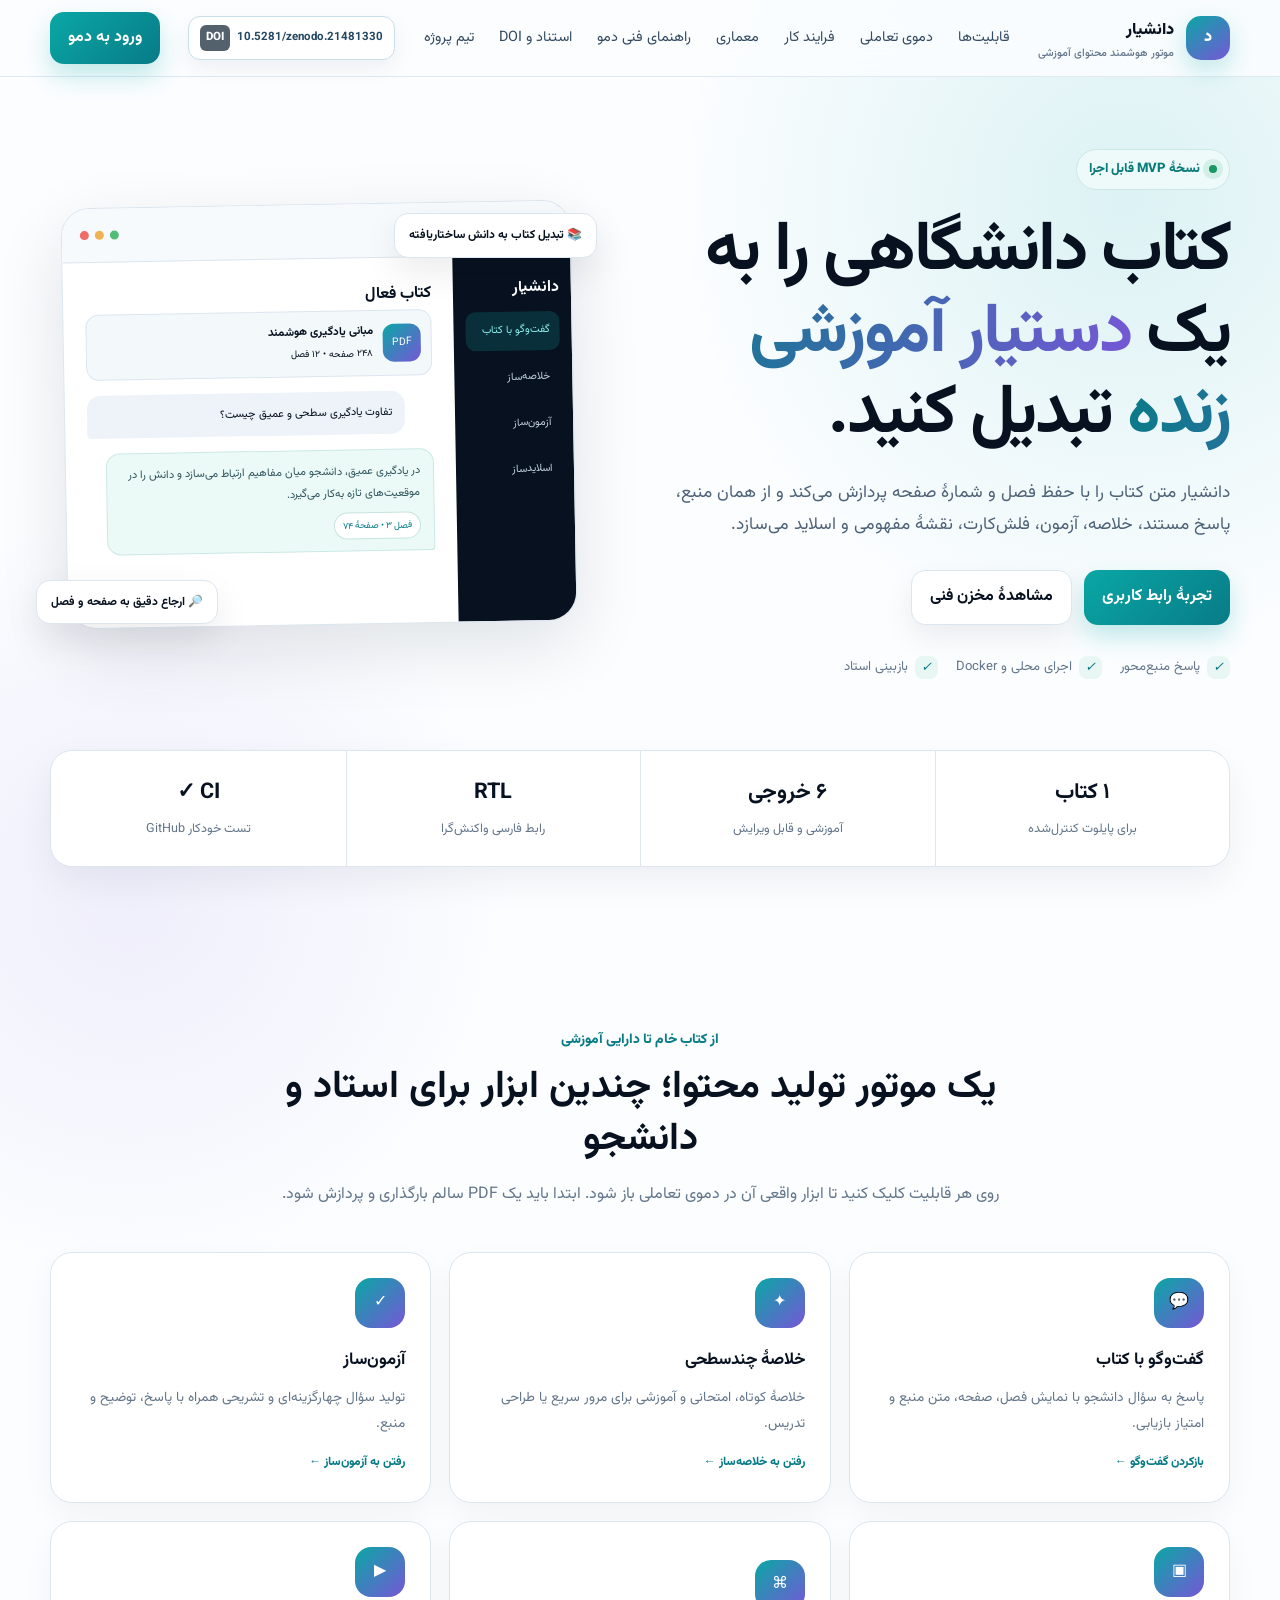
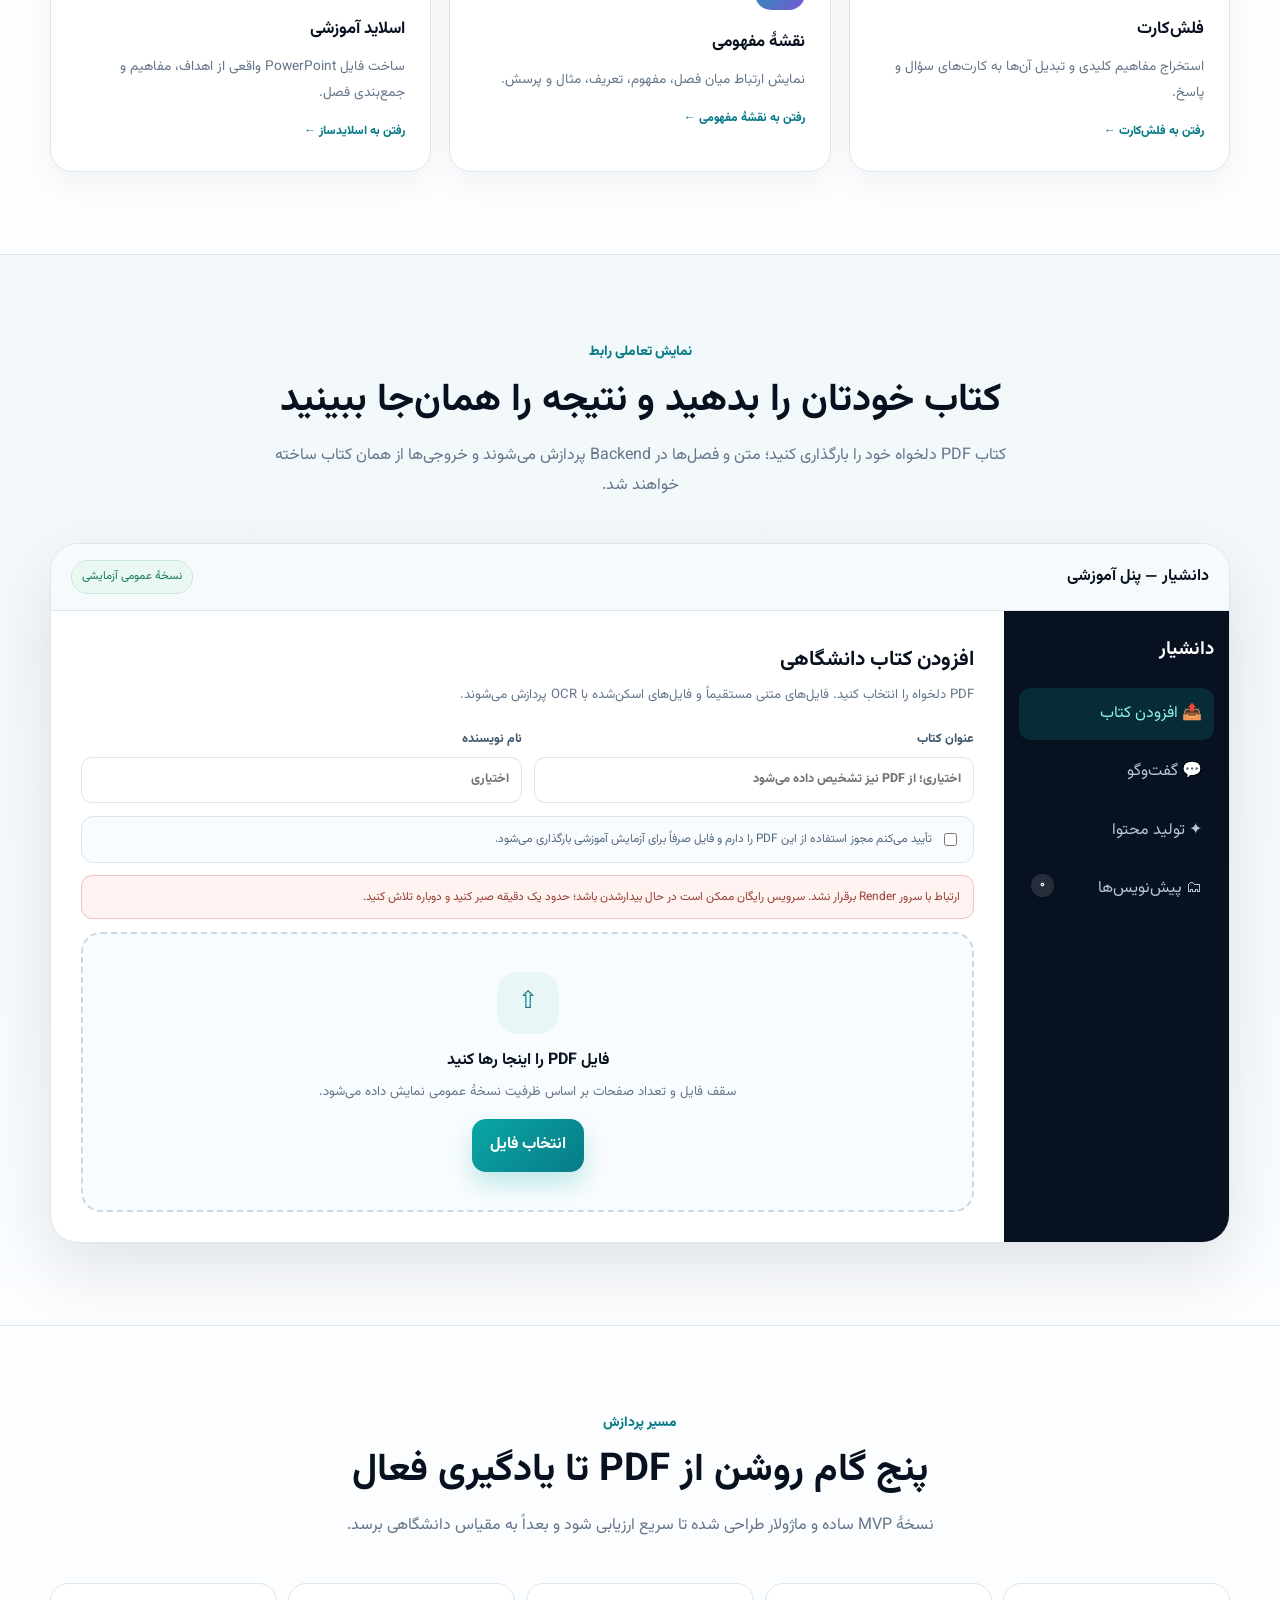
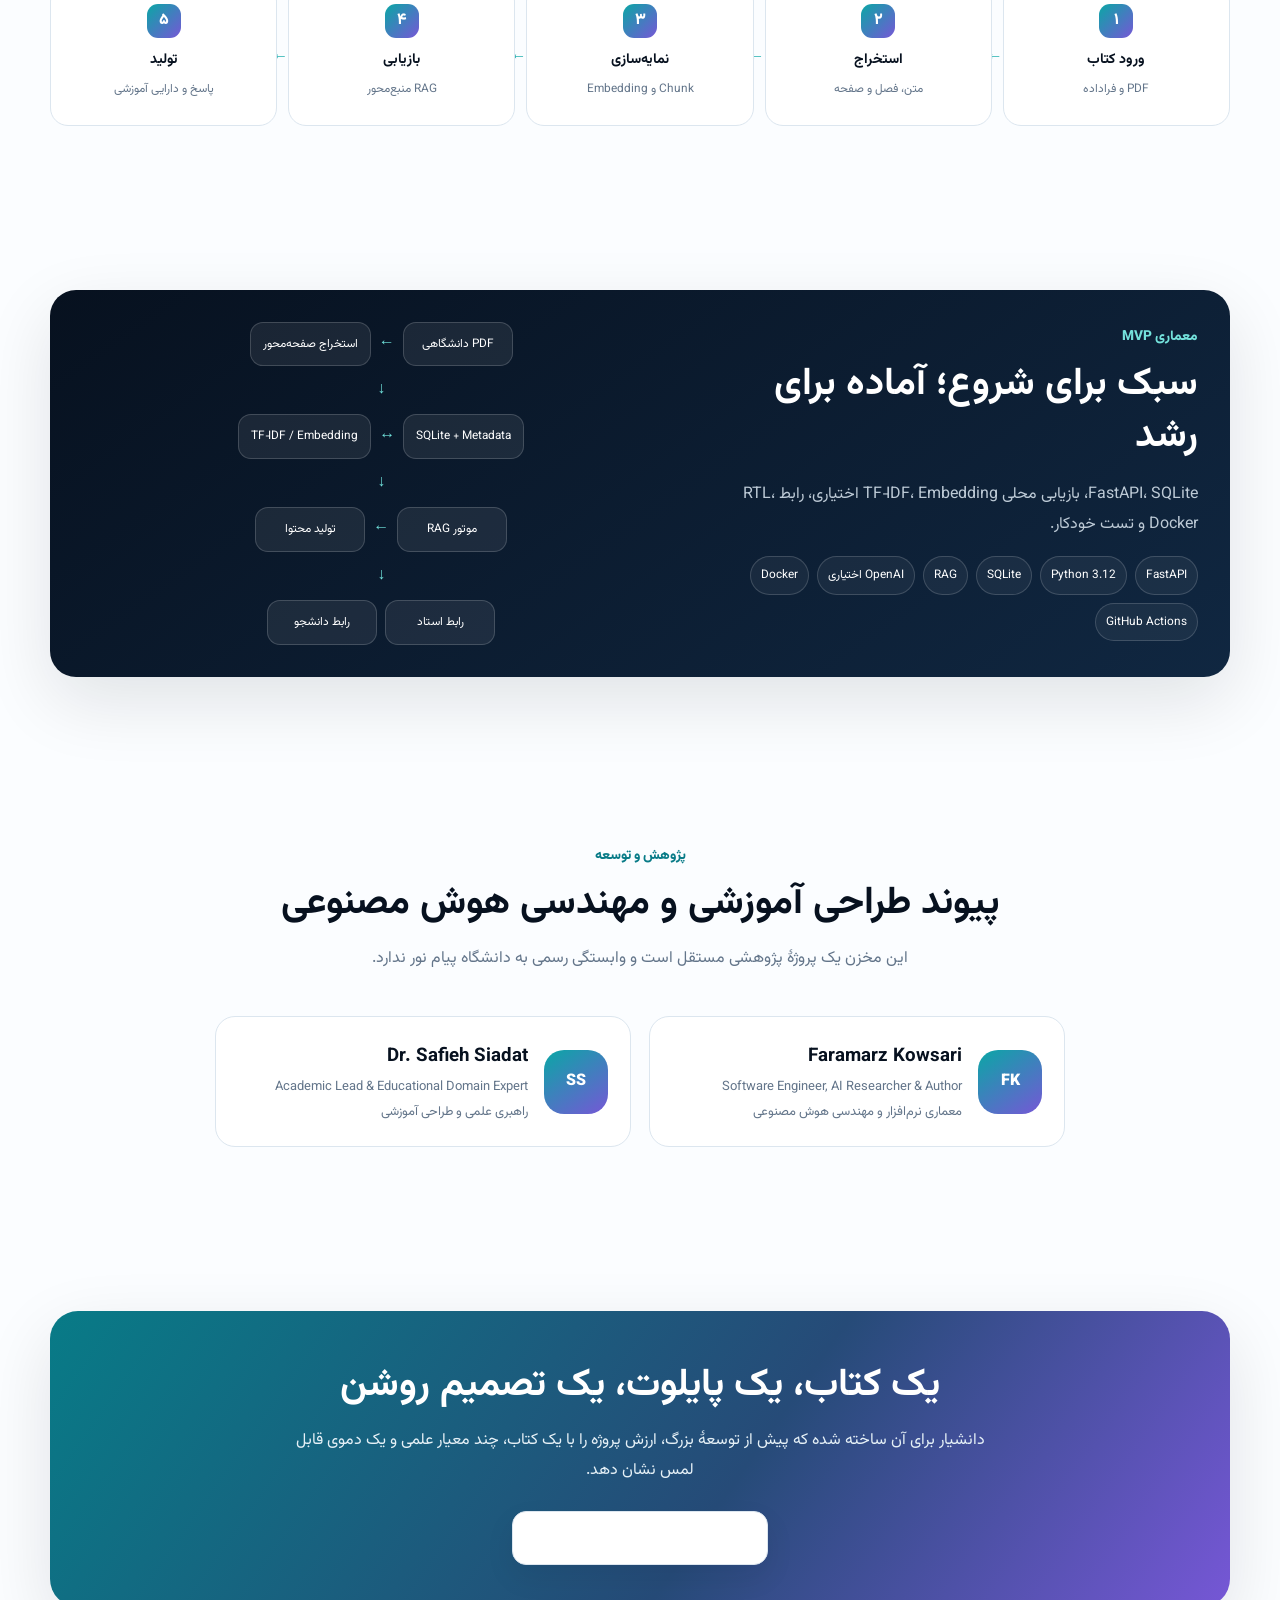
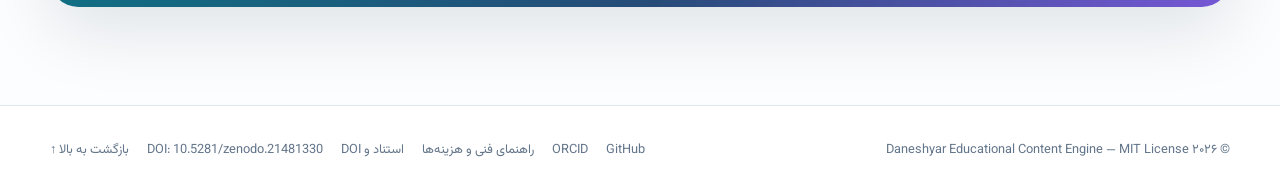
==== commit 756f21cc: "Integrate Zenodo DOI across metadata and all HTML pages" ====
--- a/docs/index.html
+++ b/docs/index.html
@@ -3,6 +3,8 @@
 <head>
 <meta charset="utf-8">
 <meta name="viewport" content="width=device-width,initial-scale=1">
+<meta name="citation_doi" content="10.5281/zenodo.21481330">
+<meta name="DC.identifier" content="doi:10.5281/zenodo.21481330">
 <meta http-equiv="Cache-Control" content="no-cache, no-store, must-revalidate">
 <meta http-equiv="Pragma" content="no-cache">
 <meta http-equiv="Expires" content="0">
@@ -125,11 +127,12 @@
 
 
 .uploadFields{display:grid;grid-template-columns:1fr 1fr;gap:12px;margin-bottom:13px}.uploadFields label{display:grid;gap:6px;font-size:.78rem;font-weight:800;color:#435a70}.uploadFields input,.chapterPicker select{width:100%;padding:10px 12px;border:1px solid var(--line);border-radius:11px;background:#fff;outline:none}.uploadFields input:focus,.chapterPicker select:focus{border-color:var(--teal);box-shadow:0 0 0 4px rgba(10,167,165,.08)}.terms{display:flex;align-items:flex-start;gap:8px;margin:0 0 12px;padding:11px 13px;border:1px solid #d7e5ec;border-radius:12px;background:#f9fcfe;color:#52677c;font-size:.74rem}.terms input{margin-top:5px}.publicInfo{margin-bottom:13px;padding:10px 13px;border:1px solid #cce4e2;border-radius:11px;background:#effaf8;color:#315d65;font-size:.74rem}.publicInfo.error{border-color:#efc3bd;background:#fff3f1;color:#963f35}.chapterPicker{display:flex;align-items:center;gap:10px;margin-bottom:14px;padding:11px 13px;border:1px solid var(--line);border-radius:13px;background:#f8fbfd}.chapterPicker label{font-size:.78rem;font-weight:800;white-space:nowrap}.chapterPicker select{max-width:420px}.upload.busy{pointer-events:none;opacity:.7}.msg.error{background:#fff1ef;border:1px solid #efc2bd;color:#963d34}.asset button:disabled,.btn:disabled{opacity:.55;cursor:not-allowed}.sessionExpiry{display:inline-block;margin-top:6px;color:#8a681c;font-size:.69rem}@media(max-width:720px){.uploadFields{grid-template-columns:1fr}.chapterPicker{align-items:stretch;flex-direction:column}}
+.doiBadge{display:inline-flex;align-items:center;gap:7px;padding:8px 11px;border:1px solid #c8dfe7;border-radius:12px;background:#fff;color:#244861;font-size:.72rem;font-weight:800;direction:ltr;box-shadow:0 8px 22px rgba(7,17,31,.06)}.doiBadge span{padding:2px 6px;border-radius:6px;background:#53616d;color:#fff}.doiBadge:hover{border-color:var(--teal);color:var(--teal2);transform:translateY(-1px)}
 </style>
-<script type="application/ld+json">{"@context":"https://schema.org","@type":"SoftwareApplication","name":"Daneshyar Educational Content Engine","alternateName":"دانشیار","applicationCategory":"EducationalApplication","operatingSystem":"Web","url":"https://faramarzkowsari.github.io/daneshyar-educational-content-engine/","codeRepository":"https://github.com/FaramarzKowsari/daneshyar-educational-content-engine","license":"https://opensource.org/licenses/MIT","author":[{"@type":"Person","name":"Faramarz Kowsari"},{"@type":"Person","name":"Safieh Siadat"}]}</script>
+<script type="application/ld+json">{"@context":"https://schema.org","@type":"SoftwareApplication","name":"Daneshyar Educational Content Engine","alternateName":"دانشیار","applicationCategory":"EducationalApplication","operatingSystem":"Web","url":"https://faramarzkowsari.github.io/daneshyar-educational-content-engine/","codeRepository":"https://github.com/FaramarzKowsari/daneshyar-educational-content-engine","license":"https://opensource.org/licenses/MIT","identifier":"https://doi.org/10.5281/zenodo.21481330","sameAs":["https://doi.org/10.5281/zenodo.21481330"],"author":[{"@type":"Person","name":"Faramarz Kowsari"},{"@type":"Person","name":"Safieh Siadat"}]}</script>
 </head>
 <body>
-<header class="top"><div class="wrap nav"><a class="brand" href="#top"><span class="mark">د</span><span>دانشیار<small>موتور هوشمند محتوای آموزشی</small></span></a><nav class="links"><a href="#features">قابلیت‌ها</a><a href="#demo">دموی تعاملی</a><a href="#workflow">فرایند کار</a><a href="#architecture">معماری</a><a href="demo-guide.html">راهنمای فنی دمو</a><a href="#team">تیم پروژه</a></nav><a class="btn primary" href="#demo">ورود به دمو</a></div></header>
+<header class="top"><div class="wrap nav"><a class="brand" href="#top"><span class="mark">د</span><span>دانشیار<small>موتور هوشمند محتوای آموزشی</small></span></a><nav class="links"><a href="#features">قابلیت‌ها</a><a href="#demo">دموی تعاملی</a><a href="#workflow">فرایند کار</a><a href="#architecture">معماری</a><a href="demo-guide.html">راهنمای فنی دمو</a><a href="citation.html">استناد و DOI</a><a href="#team">تیم پروژه</a></nav><a class="doiBadge" href="https://doi.org/10.5281/zenodo.21481330" target="_blank" rel="noopener noreferrer" aria-label="DOI 10.5281/zenodo.21481330"><span>DOI</span><strong>10.5281/zenodo.21481330</strong></a><a class="btn primary" href="#demo">ورود به دمو</a></div></header>
 <main id="top">
 <section class="hero"><div class="wrap heroGrid"><div class="heroCopy"><span class="badge"><span class="pulse"></span>نسخهٔ MVP قابل اجرا</span><h1>کتاب دانشگاهی را به یک <span class="grad">دستیار آموزشی زنده</span> تبدیل کنید.</h1><p class="lead">دانشیار متن کتاب را با حفظ فصل و شمارهٔ صفحه پردازش می‌کند و از همان منبع، پاسخ مستند، خلاصه، آزمون، فلش‌کارت، نقشهٔ مفهومی و اسلاید می‌سازد.</p><div class="actions"><a class="btn primary" href="#demo">تجربهٔ رابط کاربری</a><a class="btn secondary" href="https://github.com/FaramarzKowsari/daneshyar-educational-content-engine" target="_blank" rel="noopener">مشاهدهٔ مخزن فنی</a></div><div class="trust"><span><i class="ok">✓</i>پاسخ منبع‌محور</span><span><i class="ok">✓</i>اجرای محلی و Docker</span><span><i class="ok">✓</i>بازبینی استاد</span></div></div><div class="visual"><div class="glow"></div><div class="float f1">📚 تبدیل کتاب به دانش ساختاریافته</div><div class="float f2">🔎 ارجاع دقیق به صفحه و فصل</div><div class="window"><div class="wbar"><span>● سامانه آماده است</span><span class="dots"><i></i><i></i><i></i></span></div><div class="preview"><aside class="side"><b>دانشیار</b><div class="active">گفت‌وگو با کتاب</div><div>خلاصه‌ساز</div><div>آزمون‌ساز</div><div>اسلایدساز</div></aside><div class="main"><b>کتاب فعال</b><div class="book"><span class="pdf">PDF</span><span><b>مبانی یادگیری هوشمند</b><br><small>۲۴۸ صفحه • ۱۲ فصل</small></span></div><div class="q">تفاوت یادگیری سطحی و عمیق چیست؟</div><div class="a">در یادگیری عمیق، دانشجو میان مفاهیم ارتباط می‌سازد و دانش را در موقعیت‌های تازه به‌کار می‌گیرد.<br><span class="source">فصل ۳ • صفحهٔ ۷۴</span></div></div></div></div></div></div></section>
 <div class="metrics"><div class="wrap metricGrid"><div class="metric"><strong>۱ کتاب</strong><span>برای پایلوت کنترل‌شده</span></div><div class="metric"><strong>۶ خروجی</strong><span>آموزشی و قابل ویرایش</span></div><div class="metric"><strong>RTL</strong><span>رابط فارسی واکنش‌گرا</span></div><div class="metric"><strong>CI ✓</strong><span>تست خودکار GitHub</span></div></div></div>
@@ -197,7 +200,7 @@
 <section id="team"><div class="wrap"><div class="head"><span class="kicker">پژوهش و توسعه</span><h2>پیوند طراحی آموزشی و مهندسی هوش مصنوعی</h2><p>این مخزن یک پروژهٔ پژوهشی مستقل است و وابستگی رسمی به دانشگاه پیام نور ندارد.</p></div><div class="people"><article class="person"><div class="avatar">FK</div><div><h3><a class="authorProfileLink" href="author.html">Faramarz Kowsari</a></h3><p>Software Engineer, AI Researcher & Author<br>معماری نرم‌افزار و مهندسی هوش مصنوعی</p></div></article><article class="person"><div class="avatar">SS</div><div><h3>Dr. Safieh Siadat</h3><p>Academic Lead & Educational Domain Expert<br>راهبری علمی و طراحی آموزشی</p></div></article></div></div></section>
 <section class="cta"><div class="wrap"><div class="ctaBox"><h2>یک کتاب، یک پایلوت، یک تصمیم روشن</h2><p>دانشیار برای آن ساخته شده که پیش از توسعهٔ بزرگ، ارزش پروژه را با یک کتاب، چند معیار علمی و یک دموی قابل لمس نشان دهد.</p><a class="btn secondary" href="https://github.com/FaramarzKowsari/daneshyar-educational-content-engine" target="_blank" rel="noopener">مشاهدهٔ مستندات فنی در GitHub</a></div></div></section>
 </main>
-<footer><div class="wrap foot"><span>© ۲۰۲۶ Daneshyar Educational Content Engine — MIT License</span><div class="footLinks"><a href="https://github.com/FaramarzKowsari/daneshyar-educational-content-engine" target="_blank">GitHub</a><a href="https://orcid.org/0000-0003-1692-0453" target="_blank">ORCID</a><a href="demo-guide.html">راهنمای فنی و هزینه‌ها</a><a href="#top">بازگشت به بالا ↑</a></div></div></footer><div class="toast" id="toast"></div>
+<footer><div class="wrap foot"><span>© ۲۰۲۶ Daneshyar Educational Content Engine — MIT License</span><div class="footLinks"><a href="https://github.com/FaramarzKowsari/daneshyar-educational-content-engine" target="_blank">GitHub</a><a href="https://orcid.org/0000-0003-1692-0453" target="_blank">ORCID</a><a href="demo-guide.html">راهنمای فنی و هزینه‌ها</a><a href="citation.html">استناد و DOI</a><a href="https://doi.org/10.5281/zenodo.21481330" target="_blank" rel="noopener">DOI: 10.5281/zenodo.21481330</a><a href="#top">بازگشت به بالا ↑</a></div></div></footer><div class="toast" id="toast"></div>
 <script src="config.js?v=20260721-interactive-features"></script>
 <script>
 const $=s=>document.querySelector(s),$$=s=>[...document.querySelectorAll(s)];
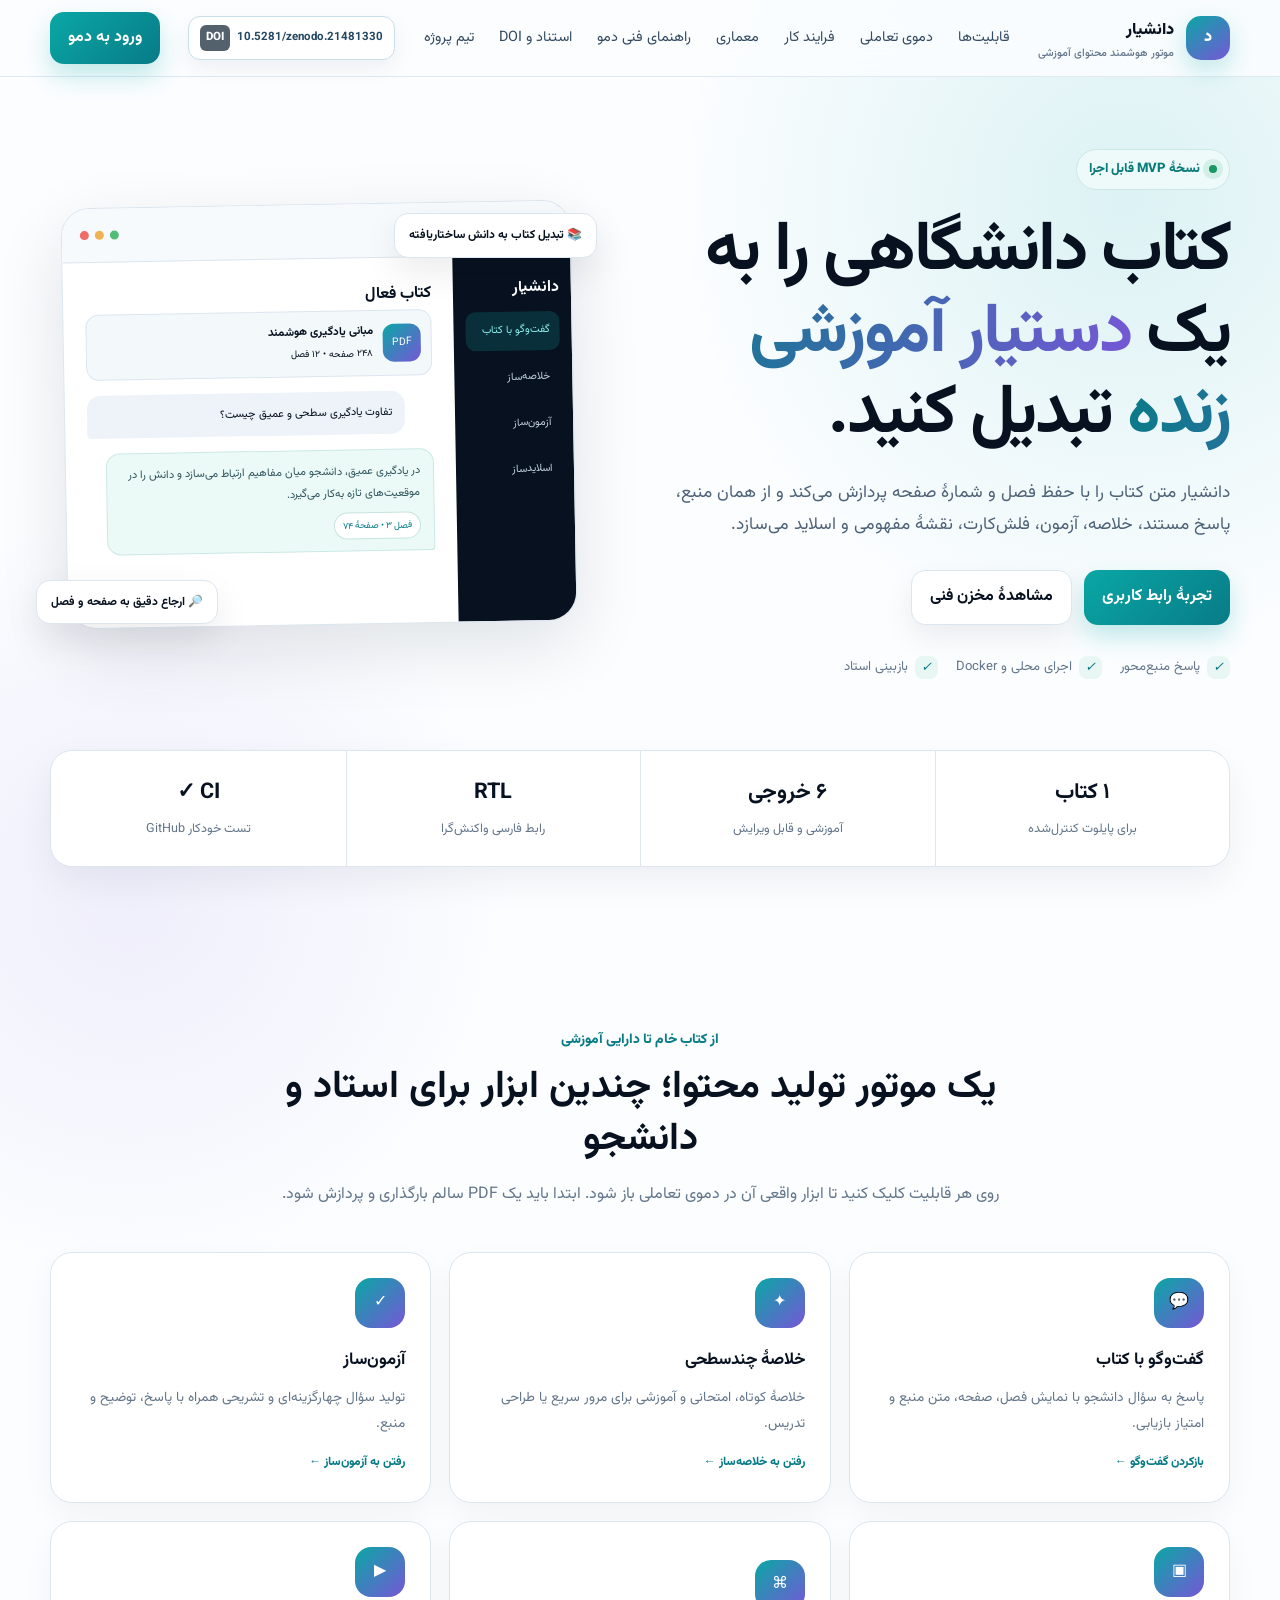
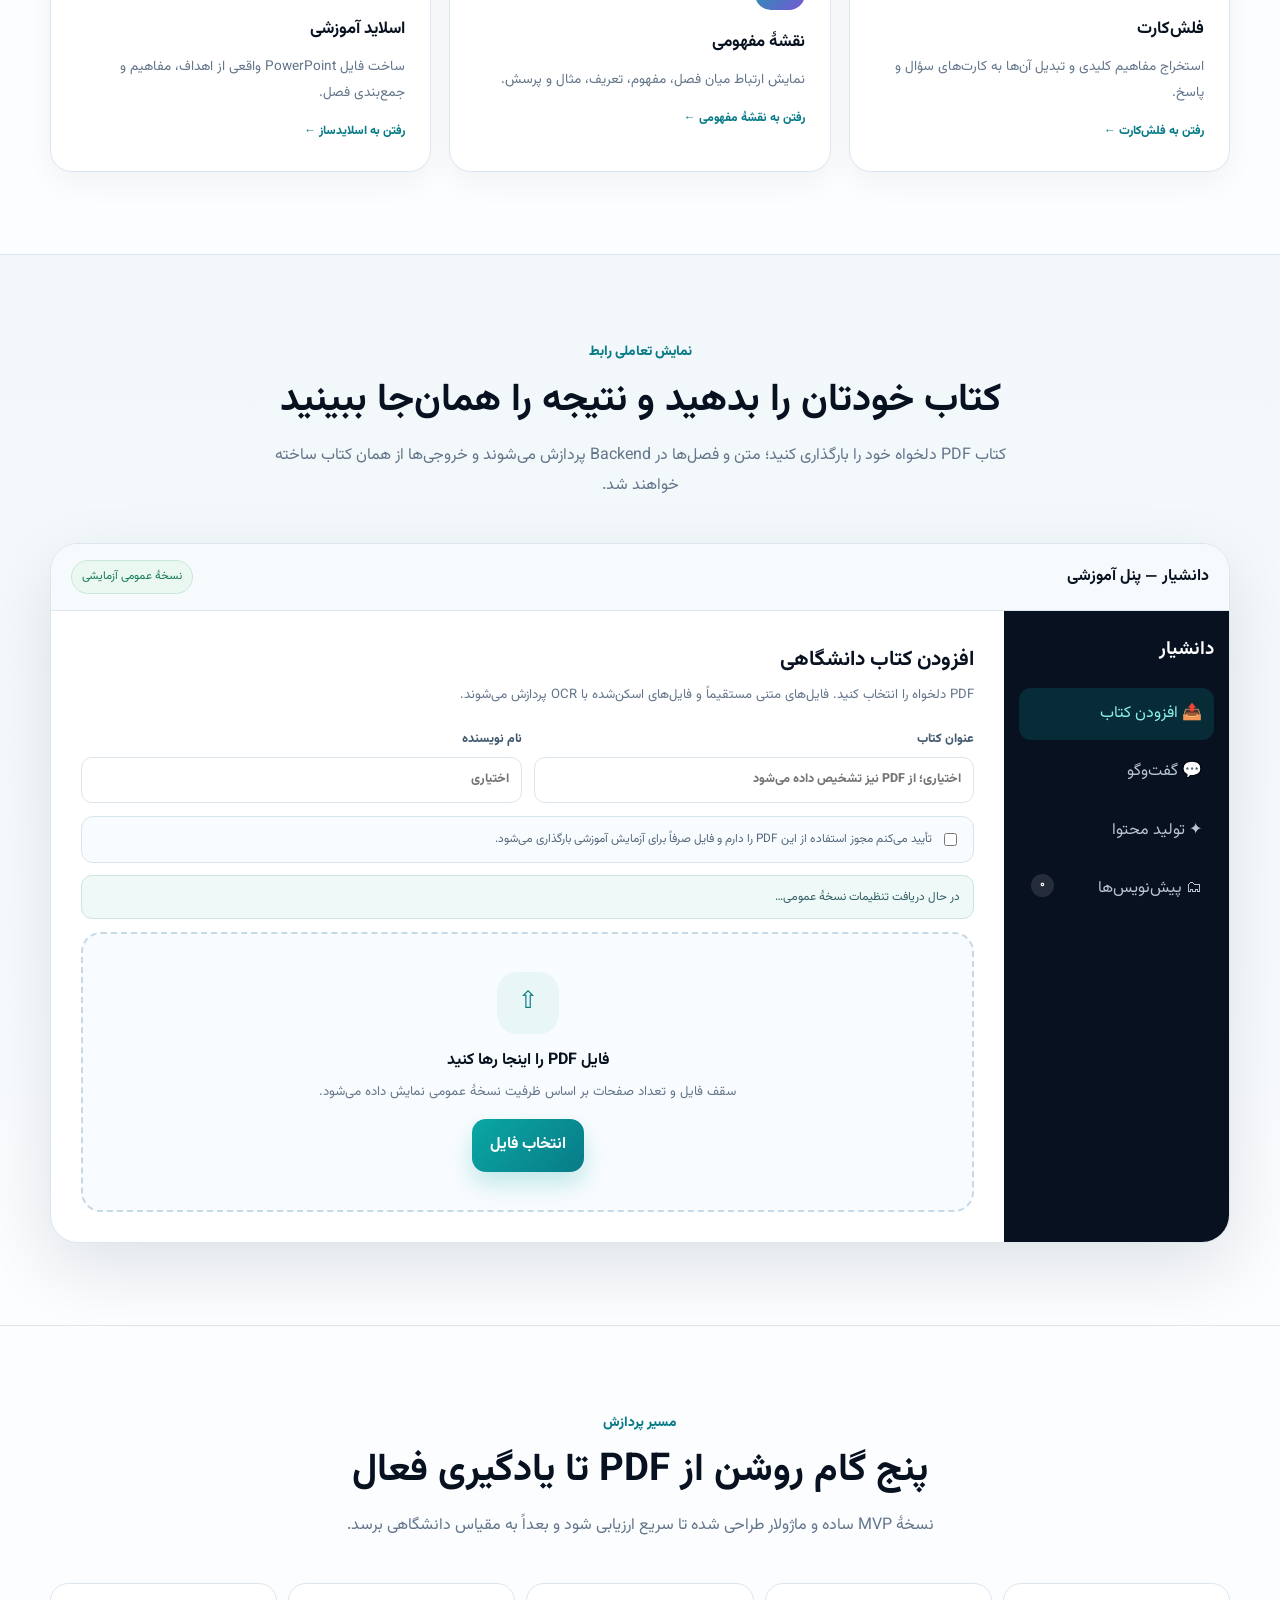
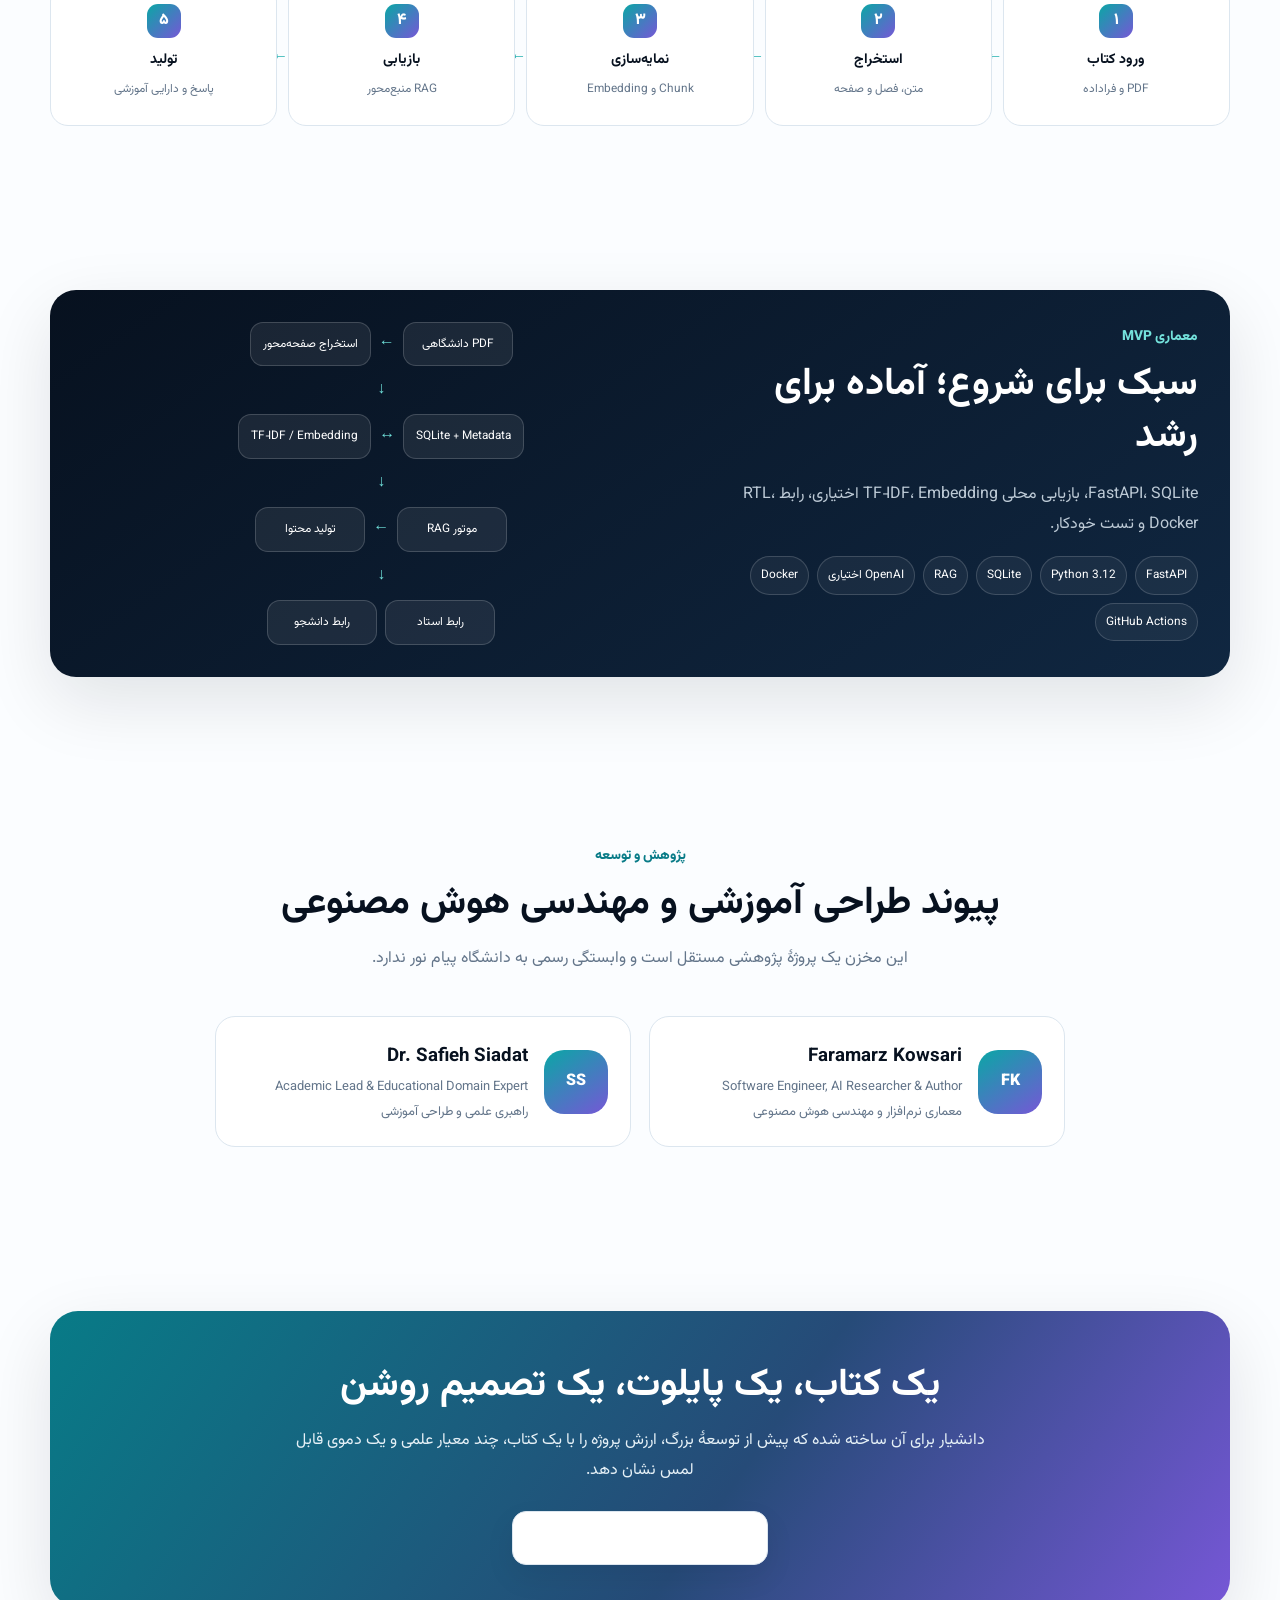
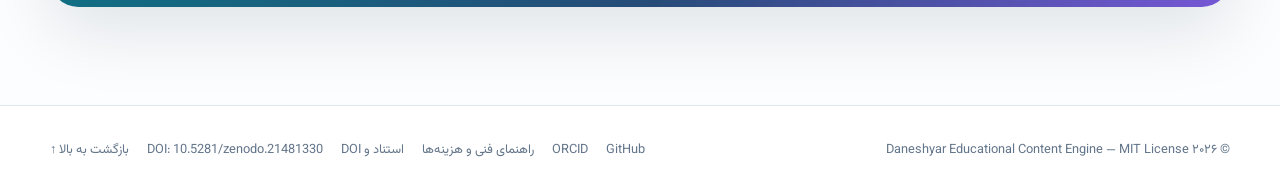
==== commit 33cc91e5: "Enable preview and download for every generated draft" ====
--- a/docs/index.html
+++ b/docs/index.html
@@ -63,10 +63,31 @@
 .modalHead p{margin:3px 0 0;color:var(--muted);font-size:.75rem}
 .closeModal{width:38px;height:38px;border:1px solid var(--line);border-radius:11px;background:#fff;cursor:pointer;font-size:1.1rem}
 .modalBody{padding:22px;overflow:auto}
-.previewBlock{padding:18px;border:1px solid var(--line);border-radius:15px;background:#fbfdff;white-space:pre-wrap;color:#334b60;font-size:.84rem;line-height:2}
-.modalFoot{display:flex;flex-wrap:wrap;justify-content:flex-end;gap:8px;padding:14px 22px;border-top:1px solid var(--line);background:#fff}
+.previewBlock{padding:18px;border:1px solid var(--line);border-radius:15px;background:#fbfdff;color:#334b60;font-size:.84rem;line-height:2}
+.previewBlock h4{margin:0 0 10px;color:var(--ink);font-size:1rem}
+.previewBlock p{margin:0 0 12px}
+.previewBlock pre{margin:0;white-space:pre-wrap;overflow-wrap:anywhere;font-family:Vazirmatn,Tahoma,sans-serif}
+.previewIntro{margin-bottom:14px;padding:11px 13px;border:1px solid #c9e7e2;border-radius:12px;background:#eefaf8;color:#28595a}
+.previewItems{display:grid;gap:12px}
+.previewItem{padding:14px;border:1px solid var(--line);border-radius:13px;background:#fff}
+.previewItemHead{display:flex;align-items:center;justify-content:space-between;gap:10px;margin-bottom:8px}
+.previewNumber{display:inline-grid;place-items:center;min-width:31px;height:31px;padding:0 7px;border-radius:9px;color:#fff;background:linear-gradient(135deg,var(--teal),var(--violet));font-weight:900}
+.previewMeta{color:var(--muted);font-size:.72rem}
+.previewQuestion{margin:0 0 9px;color:var(--ink);font-weight:800}
+.previewOptions{display:grid;gap:6px;margin:8px 0;padding:0;list-style:none}
+.previewOptions li{padding:7px 9px;border-radius:9px;background:#f4f8fb}
+.previewAnswer{margin-top:9px;padding:10px 12px;border-right:4px solid var(--teal);border-radius:10px;background:#eefaf8}
+.previewHint{color:var(--muted);font-size:.77rem}
+.mindTree,.mindTree ul{margin:0;padding-right:20px;list-style:none}
+.mindTree li{position:relative;margin:8px 0;padding:8px 11px;border:1px solid var(--line);border-radius:10px;background:#fff}
+.mindTree li:before{content:"";position:absolute;right:-13px;top:19px;width:12px;border-top:2px solid #9ed8d4}
+.slidePreview{display:grid;gap:11px;text-align:center;padding:15px}
+.slidePreview .slideIcon{width:68px;height:68px;margin:auto;display:grid;place-items:center;border-radius:20px;color:#fff;background:linear-gradient(135deg,var(--teal),var(--violet));font-size:1.7rem}
+.modalFoot{display:flex;flex-wrap:wrap;align-items:flex-end;justify-content:flex-end;gap:8px;padding:14px 22px;border-top:1px solid var(--line);background:#fff}
 .modalFoot button{padding:9px 13px;border:1px solid var(--line);border-radius:10px;background:#f8fbfd;cursor:pointer}
 .modalFoot .approve{color:#fff;border-color:transparent;background:linear-gradient(135deg,var(--teal),var(--teal2))}
+.downloadFormat{display:grid;gap:4px;margin-left:auto;color:var(--muted);font-size:.68rem}
+.downloadFormat select{min-width:155px;padding:8px 10px;border:1px solid var(--line);border-radius:10px;background:#fff;color:#334b60}
 .resultAction{margin-right:9px;padding:6px 10px;border:1px solid #acdcd7;border-radius:9px;background:#fff;color:#087b78;cursor:pointer;font-weight:800}
 @media(max-width:720px){
   .draftTop{flex-direction:column}
@@ -170,6 +191,7 @@
     <button data-filter="summary">خلاصه</button>
     <button data-filter="quiz">آزمون</button>
     <button data-filter="flashcards">فلش‌کارت</button>
+    <button data-filter="mindmap">نقشهٔ مفهومی</button>
     <button data-filter="slides">اسلاید</button>
   </div>
   <div class="draftList" id="draftList"></div>
@@ -189,7 +211,15 @@
     </div>
     <div class="modalBody"><div class="previewBlock" id="modalContent"></div></div>
     <div class="modalFoot">
-      <button type="button" id="modalDownload">دانلود متن</button>
+      <label class="downloadFormat" id="downloadFormatWrap">
+        <span>فرمت دانلود</span>
+        <select id="modalFormat">
+          <option value="md">Markdown (.md)</option>
+          <option value="txt">Text (.txt)</option>
+          <option value="json">JSON (.json)</option>
+        </select>
+      </label>
+      <button type="button" id="modalDownload">دانلود فایل</button>
       <button type="button" class="approve" id="modalApprove">تأیید پیش‌نویس</button>
     </div>
   </div>
@@ -201,7 +231,7 @@
 <section class="cta"><div class="wrap"><div class="ctaBox"><h2>یک کتاب، یک پایلوت، یک تصمیم روشن</h2><p>دانشیار برای آن ساخته شده که پیش از توسعهٔ بزرگ، ارزش پروژه را با یک کتاب، چند معیار علمی و یک دموی قابل لمس نشان دهد.</p><a class="btn secondary" href="https://github.com/FaramarzKowsari/daneshyar-educational-content-engine" target="_blank" rel="noopener">مشاهدهٔ مستندات فنی در GitHub</a></div></div></section>
 </main>
 <footer><div class="wrap foot"><span>© ۲۰۲۶ Daneshyar Educational Content Engine — MIT License</span><div class="footLinks"><a href="https://github.com/FaramarzKowsari/daneshyar-educational-content-engine" target="_blank">GitHub</a><a href="https://orcid.org/0000-0003-1692-0453" target="_blank">ORCID</a><a href="demo-guide.html">راهنمای فنی و هزینه‌ها</a><a href="citation.html">استناد و DOI</a><a href="https://doi.org/10.5281/zenodo.21481330" target="_blank" rel="noopener">DOI: 10.5281/zenodo.21481330</a><a href="#top">بازگشت به بالا ↑</a></div></div></footer><div class="toast" id="toast"></div>
-<script src="config.js?v=20260721-interactive-features"></script>
+<script src="config.js?v=20260721-viewable-downloadable-drafts"></script>
 <script>
 const $=s=>document.querySelector(s),$$=s=>[...document.querySelectorAll(s)];
 const SESSION_KEY='daneshyar_public_beta_session_v1';
@@ -272,14 +302,148 @@
 async function ask(q){if(!q.trim()||!requireBook())return;let u=document.createElement('div');u.className='msg user';u.textContent=q;messages.insertBefore(u,typing);typing.style.display='block';messages.scrollTop=messages.scrollHeight;try{const {data}=await api(`/api/public/books/${state.session.public_id}/chat`,{method:'POST',headers:{'Content-Type':'application/json'},body:JSON.stringify({question:q})});const a=document.createElement('div');a.className='msg ai';const cites=(data.citations||[]).slice(0,4).map(c=>`<span class="cite">صفحهٔ ${faNum(c.page_start)} • ${escapeHtml(c.chapter)}</span>`).join(' ');a.innerHTML=`${escapeHtml(data.answer).replace(/\n/g,'<br>')}<br>${cites}`;messages.insertBefore(a,typing)}catch(e){let a=document.createElement('div');a.className='msg error';a.textContent=e.message;messages.insertBefore(a,typing)}finally{typing.style.display='none';messages.scrollTop=messages.scrollHeight}}
 $('#form').onsubmit=e=>{e.preventDefault();let q=$('#question');ask(q.value);q.value=''};$$('.samples button').forEach(b=>b.onclick=()=>ask(b.dataset.q));
 const typeMap={'خلاصهٔ سه‌سطحی':'summary','آزمون ۱۰ سؤالی':'quiz','۲۰ فلش‌کارت':'flashcards','نقشهٔ مفهومی':'mindmap','۱۲ اسلاید آموزشی':'slides'};
-$$('.asset button').forEach(b=>b.onclick=async()=>{if(!requireBook())return;const type=typeMap[b.dataset.asset],chapter=$('#chapterSelect').value||null,r=$('#result');r.style.display='block';r.innerHTML=`در حال تولید <b>${escapeHtml(b.dataset.asset)}</b> از ${chapter?escapeHtml(chapter):'کل کتاب'}…`;b.disabled=true;try{if(type==='slides'){const fd=new FormData();if(chapter)fd.append('chapter',chapter);const response=await fetch(endpoint(`/api/public/books/${state.session.public_id}/slides`),{method:'POST',headers:headers(),body:fd});if(!response.ok){const d=await response.json();throw new Error(d.detail||'ساخت اسلاید ناموفق بود.')}const blob=await response.blob(),url=URL.createObjectURL(blob),a=document.createElement('a');a.href=url;a.download='daneshyar-slides.pptx';a.click();setTimeout(()=>URL.revokeObjectURL(url),1000);r.innerHTML='✓ فایل PowerPoint ساخته و دانلود شد.'}else{const {data}=await api(`/api/public/books/${state.session.public_id}/generate/${type}`,{method:'POST',headers:{'Content-Type':'application/json'},body:JSON.stringify({chapter,count:type==='quiz'?10:type==='flashcards'?20:8})});r.innerHTML=`✓ <b>${escapeHtml(data.title)}</b> ساخته شد. <button class="resultAction" id="showAsset">مشاهدهٔ پیش‌نویس</button>`;await loadAssets();$('#showAsset').onclick=()=>{panel('drafts');openAsset(data.id)}}}catch(e){r.textContent=e.message}finally{b.disabled=false}});
+$$('.asset button').forEach(b=>b.onclick=async()=>{
+ if(!requireBook())return;
+ const type=typeMap[b.dataset.asset],chapter=$('#chapterSelect').value||null,r=$('#result');
+ r.style.display='block';
+ r.innerHTML=`در حال تولید <b>${escapeHtml(b.dataset.asset)}</b> از ${chapter?escapeHtml(chapter):'کل کتاب'}…`;
+ b.disabled=true;
+ try{
+  const {data}=await api(`/api/public/books/${state.session.public_id}/generate/${type}`,{
+   method:'POST',
+   headers:{'Content-Type':'application/json'},
+   body:JSON.stringify({chapter,count:type==='quiz'?10:type==='flashcards'?20:8})
+  });
+  r.innerHTML=`✓ <b>${escapeHtml(data.title)}</b> ساخته و در مخزن پیش‌نویس‌ها ذخیره شد.`;
+  await loadAssets();
+  panel('drafts');
+  setTimeout(()=>openAsset(data.id),180);
+ }catch(e){
+  r.textContent=e.message;
+ }finally{
+  b.disabled=false;
+ }
+});
 let assets=[];
 async function loadAssets(){if(!state.session){renderAssets([]);return}try{assets=(await api(`/api/public/books/${state.session.public_id}/assets`)).data;renderAssets(assets)}catch(e){toast(e.message)}}
 function statusText(s){return s==='approved'?'تأییدشده':'پیش‌نویس'}function kindText(k){return({summary:'خلاصه',quiz:'آزمون',flashcards:'فلش‌کارت',mindmap:'نقشهٔ مفهومی',slides:'اسلاید'})[k]||'محتوا'}
 function renderAssets(list=assets){$('#draftCount').textContent=faNum(list.filter(x=>x.status==='draft').length);const approved=list.filter(x=>x.status==='approved').length;$('#draftSummary').innerHTML=`<span class="summaryPill">کل خروجی‌ها: <b>${faNum(list.length)}</b></span><span class="summaryPill">در انتظار بازبینی: <b>${faNum(list.length-approved)}</b></span><span class="summaryPill">تأییدشده: <b>${faNum(approved)}</b></span>`;const q=($('#draftSearch').value||'').toLowerCase(),filtered=list.filter(x=>(state.currentFilter==='all'||x.status===state.currentFilter||x.asset_type===state.currentFilter)&&(!q||`${x.title} ${x.chapter} ${kindText(x.asset_type)}`.toLowerCase().includes(q)));const box=$('#draftList');box.innerHTML='';$('#emptyDrafts').style.display=filtered.length?'none':'block';filtered.forEach(d=>{let c=document.createElement('article');c.className='draftCard';c.innerHTML=`<div class="draftKind">${d.asset_type==='summary'?'Σ':d.asset_type==='quiz'?'?':d.asset_type==='flashcards'?'▣':d.asset_type==='mindmap'?'⌘':d.asset_type==='slides'?'▶':'✦'}</div><div class="draftInfo"><div class="draftTitle"><strong>${escapeHtml(d.title)}</strong><span class="statusChip ${d.status}">${statusText(d.status)}</span></div><div class="draftMeta"><span>📂 ${escapeHtml(d.chapter)}</span><span>🕒 ${faDate(d.created_at)}</span></div></div><div class="draftActions"><button data-view="${d.id}">مشاهده</button>${d.status==='draft'?`<button data-approve="${d.id}">تأیید</button>`:''}<button data-download="${d.id}">دانلود</button></div>`;box.appendChild(c)})}
 $('#draftList').onclick=e=>{const v=e.target.closest('[data-view]'),a=e.target.closest('[data-approve]'),d=e.target.closest('[data-download]');if(v)openAsset(+v.dataset.view);if(a)approveAsset(+a.dataset.approve);if(d)downloadAsset(+d.dataset.download)};
 $('#draftFilters').onclick=e=>{const b=e.target.closest('[data-filter]');if(!b)return;state.currentFilter=b.dataset.filter;$$('#draftFilters button').forEach(x=>x.classList.toggle('active',x===b));renderAssets()};$('#draftSearch').oninput=()=>renderAssets();$('#clearDrafts').style.display='none';$('#goToAssets').onclick=()=>panel('assets');
-function formatContent(c){return typeof c==='string'?c:JSON.stringify(c,null,2)}async function openAsset(id){try{const {data}=await api(`/api/public/books/${state.session.public_id}/assets/${id}`);state.activeAsset=data;$('#modalTitle').textContent=data.title;$('#modalMeta').textContent=`${kindText(data.asset_type)} • ${data.chapter} • ${statusText(data.status)}`;$('#modalContent').textContent=formatContent(data.content);$('#modalApprove').style.display=data.status==='draft'?'inline-block':'none';$('#draftModal').classList.add('open');document.body.style.overflow='hidden'}catch(e){toast(e.message)}}function closeAsset(){$('#draftModal').classList.remove('open');document.body.style.overflow=''}$('#closeModal').onclick=closeAsset;$('#draftModal').onclick=e=>{if(e.target===$('#draftModal'))closeAsset()};document.addEventListener('keydown',e=>{if(e.key==='Escape')closeAsset()});async function approveAsset(id){try{await api(`/api/public/books/${state.session.public_id}/assets/${id}/approve`,{method:'POST'});toast('خروجی تأیید شد.');await loadAssets();if(state.activeAsset?.id===id)openAsset(id)}catch(e){toast(e.message)}}$('#modalApprove').onclick=()=>state.activeAsset&&approveAsset(state.activeAsset.id);function downloadAsset(id){const d=assets.find(x=>x.id===id)||state.activeAsset;if(!d)return;const blob=new Blob([formatContent(d.content)],{type:'text/plain;charset=utf-8'}),url=URL.createObjectURL(blob),a=document.createElement('a');a.href=url;a.download=(d.title||'daneshyar-output').replace(/[\\/:*?"<>|]/g,'-')+'.txt';a.click();setTimeout(()=>URL.revokeObjectURL(url),1000)}$('#modalDownload').onclick=()=>state.activeAsset&&downloadAsset(state.activeAsset.id);
+function valueText(v){return v===null||v===undefined?'':String(v)}
+function renderSummary(content){
+ const text=typeof content==='string'?content:JSON.stringify(content,null,2);
+ const blocks=text.split(/
+{2,}/).filter(Boolean);
+ return `<div class="previewIntro">این پیش‌نویس برای بازبینی استاد ذخیره شده است.</div>${blocks.map(x=>`<p>${escapeHtml(x).replace(/
+/g,'<br>')}</p>`).join('')}`;
+}
+function renderQuiz(content){
+ const items=Array.isArray(content)?content:[];
+ if(!items.length)return `<pre>${escapeHtml(JSON.stringify(content,null,2))}</pre>`;
+ return `<div class="previewItems">${items.map((item,i)=>{
+  const options=Array.isArray(item.options)&&item.options.length
+   ?`<ul class="previewOptions">${item.options.map((o,j)=>`<li>${faNum(j+1)}. ${escapeHtml(o)}</li>`).join('')}</ul>`:'';
+  return `<article class="previewItem">
+   <div class="previewItemHead"><span class="previewNumber">${faNum(i+1)}</span><span class="previewMeta">${escapeHtml(item.type||'سؤال')} • صفحه ${faNum(item.source_page||'—')} • ${escapeHtml(item.difficulty||'')}</span></div>
+   <p class="previewQuestion">${escapeHtml(item.question||'')}</p>${options}
+   <div class="previewAnswer"><b>پاسخ:</b> ${escapeHtml(item.answer||'')}</div>
+   ${item.explanation?`<p class="previewHint"><b>توضیح:</b> ${escapeHtml(item.explanation)}</p>`:''}
+  </article>`;
+ }).join('')}</div>`;
+}
+function renderFlashcards(content){
+ const items=Array.isArray(content)?content:[];
+ if(!items.length)return `<pre>${escapeHtml(JSON.stringify(content,null,2))}</pre>`;
+ return `<div class="previewItems">${items.map((item,i)=>`<article class="previewItem">
+  <div class="previewItemHead"><span class="previewNumber">${faNum(i+1)}</span><span class="previewMeta">صفحه ${faNum(item.source_page||'—')} • ${escapeHtml(item.difficulty||'')}</span></div>
+  <p class="previewQuestion">${escapeHtml(item.question||'')}</p>
+  <div class="previewAnswer"><b>پاسخ:</b> ${escapeHtml(item.answer||'')}</div>
+  ${item.hint?`<p class="previewHint"><b>راهنما:</b> ${escapeHtml(item.hint)}</p>`:''}
+ </article>`).join('')}</div>`;
+}
+function renderMindNode(node){
+ if(!node||typeof node!=='object')return '';
+ const children=Array.isArray(node.children)&&node.children.length
+  ?`<ul>${node.children.map(renderMindNode).join('')}</ul>`:'';
+ return `<li><b>${escapeHtml(node.label||node.root||'مفهوم')}</b>${children}</li>`;
+}
+function renderMindmap(content){
+ if(!content||typeof content!=='object')return `<pre>${escapeHtml(JSON.stringify(content,null,2))}</pre>`;
+ const root={label:content.root||'نقشهٔ مفهومی',children:content.children||[]};
+ return `<div class="previewIntro">ساختار سلسله‌مراتبی مفاهیم</div><ul class="mindTree">${renderMindNode(root)}</ul>`;
+}
+function renderSlides(content){
+ const filename=content&&typeof content==='object'?content.filename:'';
+ const note=content&&typeof content==='object'?content.note:'فایل PowerPoint آمادهٔ دانلود است.';
+ return `<div class="slidePreview"><div class="slideIcon">▶</div><h4>پیش‌نویس اسلاید آموزشی</h4><p>${escapeHtml(note||'')}</p>${filename?`<p class="previewMeta">${escapeHtml(filename)}</p>`:''}<p>برای دریافت فایل واقعی PowerPoint روی «دانلود PowerPoint» بزنید.</p></div>`;
+}
+function renderAssetContent(asset){
+ if(asset.asset_type==='summary')return renderSummary(asset.content);
+ if(asset.asset_type==='quiz')return renderQuiz(asset.content);
+ if(asset.asset_type==='flashcards')return renderFlashcards(asset.content);
+ if(asset.asset_type==='mindmap')return renderMindmap(asset.content);
+ if(asset.asset_type==='slides')return renderSlides(asset.content);
+ return `<pre>${escapeHtml(typeof asset.content==='string'?asset.content:JSON.stringify(asset.content,null,2))}</pre>`;
+}
+async function openAsset(id){
+ try{
+  const {data}=await api(`/api/public/books/${state.session.public_id}/assets/${id}`);
+  state.activeAsset=data;
+  $('#modalTitle').textContent=data.title;
+  $('#modalMeta').textContent=`${kindText(data.asset_type)} • ${data.chapter} • ${statusText(data.status)}`;
+  $('#modalContent').innerHTML=renderAssetContent(data);
+  $('#modalApprove').style.display=data.status==='draft'?'inline-block':'none';
+  const isSlides=data.asset_type==='slides';
+  $('#downloadFormatWrap').style.display=isSlides?'none':'grid';
+  $('#modalDownload').textContent=isSlides?'دانلود PowerPoint':'دانلود فایل';
+  $('#draftModal').classList.add('open');
+  document.body.style.overflow='hidden';
+ }catch(e){toast(e.message)}
+}
+function closeAsset(){$('#draftModal').classList.remove('open');document.body.style.overflow=''}
+$('#closeModal').onclick=closeAsset;
+$('#draftModal').onclick=e=>{if(e.target===$('#draftModal'))closeAsset()};
+document.addEventListener('keydown',e=>{if(e.key==='Escape')closeAsset()});
+async function approveAsset(id){
+ try{
+  await api(`/api/public/books/${state.session.public_id}/assets/${id}/approve`,{method:'POST'});
+  toast('خروجی تأیید شد.');
+  await loadAssets();
+  if(state.activeAsset?.id===id)openAsset(id);
+ }catch(e){toast(e.message)}
+}
+$('#modalApprove').onclick=()=>state.activeAsset&&approveAsset(state.activeAsset.id);
+function responseFilename(response,fallback){
+ const header=response.headers.get('content-disposition')||'';
+ const utf=header.match(/filename\*=UTF-8''([^;]+)/i);
+ if(utf){try{return decodeURIComponent(utf[1])}catch(_){}}
+ const simple=header.match(/filename="?([^";]+)"?/i);
+ return simple?simple[1]:fallback;
+}
+async function downloadAsset(id,selectedFormat=null){
+ const asset=assets.find(x=>x.id===id)||state.activeAsset;
+ if(!asset)return;
+ const format=asset.asset_type==='slides'?'pptx':(selectedFormat||'md');
+ try{
+  const response=await fetch(endpoint(`/api/public/books/${state.session.public_id}/assets/${id}/download?format=${encodeURIComponent(format)}`),{
+   method:'GET',headers:headers(),credentials:'omit'
+  });
+  if(!response.ok){
+   let message='دانلود خروجی ناموفق بود.';
+   try{const data=await response.json();message=data.detail||message}catch(_){}
+   throw new Error(message);
+  }
+  const blob=await response.blob();
+  const extension=asset.asset_type==='slides'?'pptx':format;
+  const fallback=(asset.title||'daneshyar-output').replace(/[\/:*?"<>|]/g,'-')+'.'+extension;
+  const filename=responseFilename(response,fallback);
+  const url=URL.createObjectURL(blob),a=document.createElement('a');
+  a.href=url;a.download=filename;document.body.appendChild(a);a.click();a.remove();
+  setTimeout(()=>URL.revokeObjectURL(url),1200);
+ }catch(e){toast(e.message)}
+}
+$('#modalDownload').onclick=()=>state.activeAsset&&downloadAsset(state.activeAsset.id,$('#modalFormat').value);
 (async()=>{await loadConfig();const saved=readSession();if(saved){saveSession(saved);await pollBook(false)}else{clearSessionUI()}})();
 </script>
 </body></html>
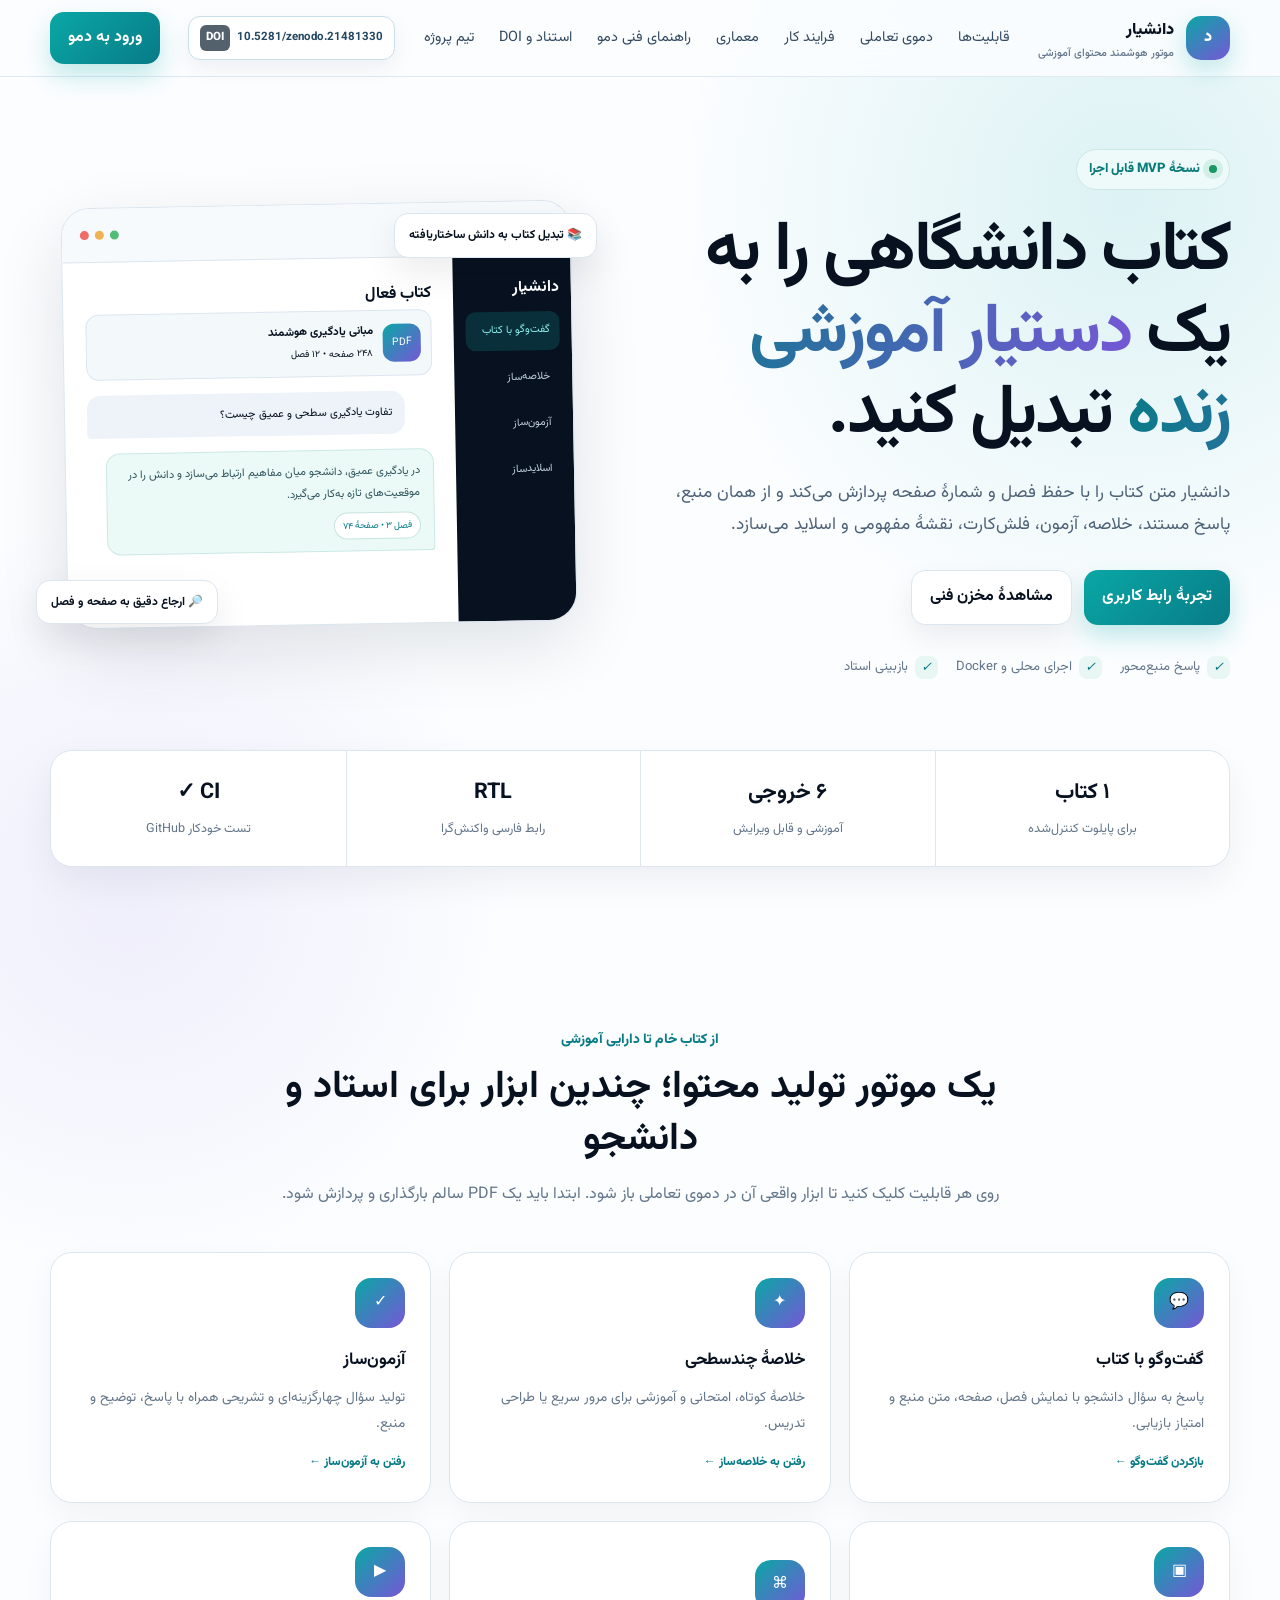
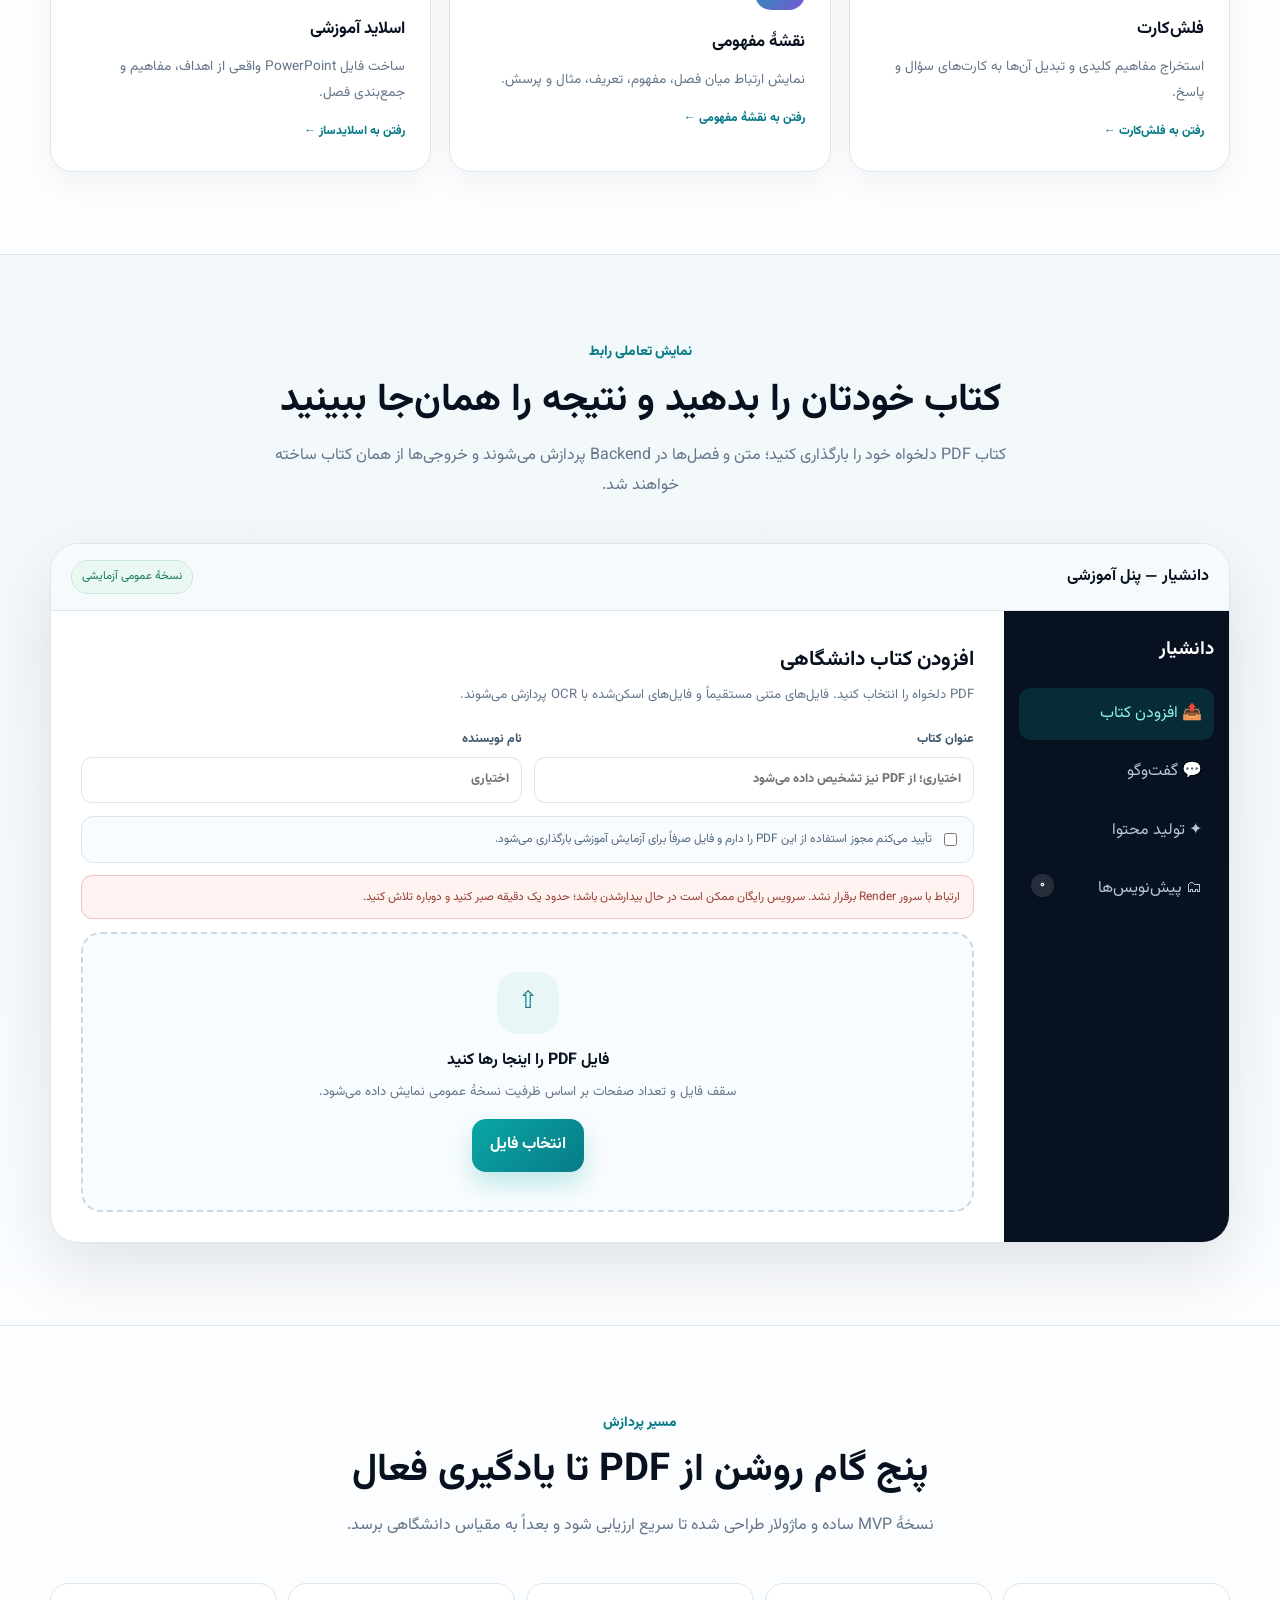
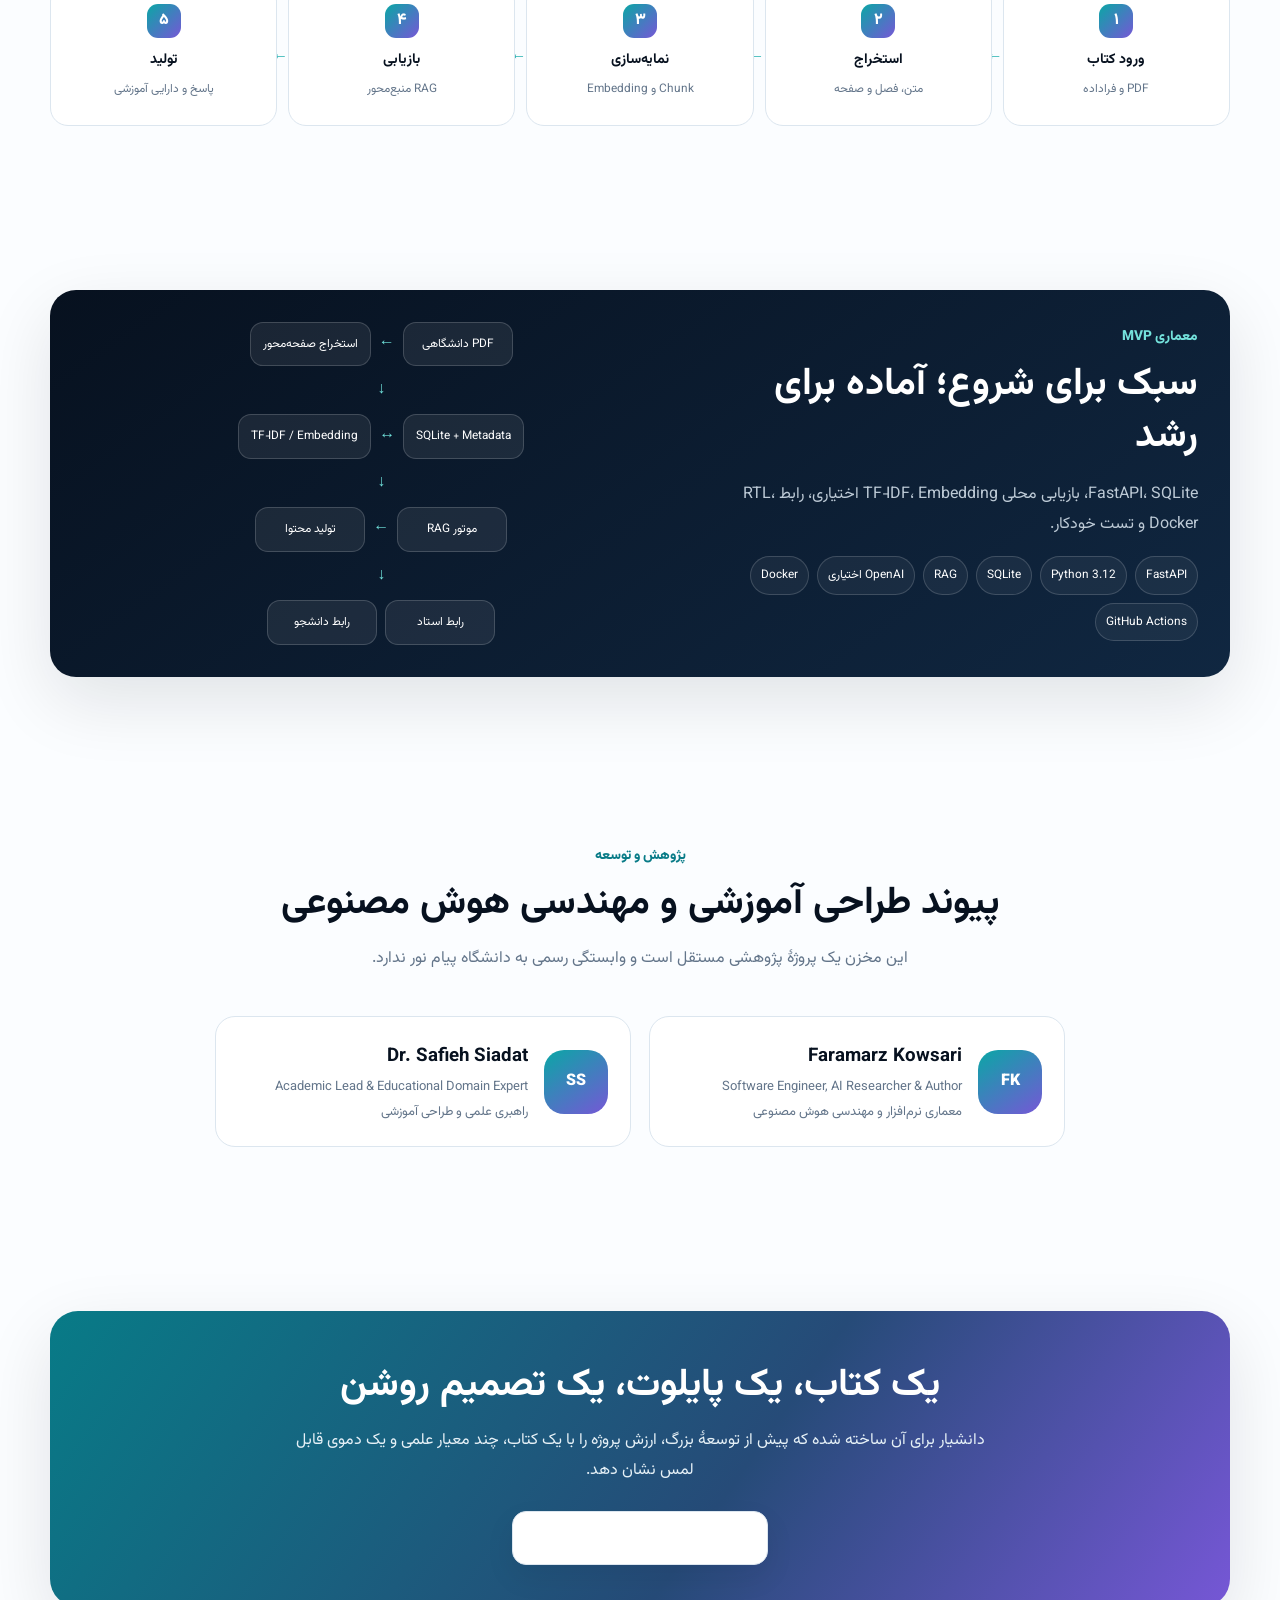
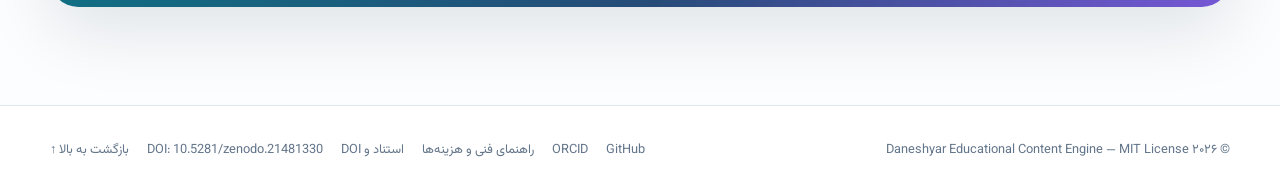
==== commit 52ffc581: "Fix frontend JavaScript and restore PDF upload" ====
--- a/docs/index.html
+++ b/docs/index.html
@@ -231,7 +231,7 @@
 <section class="cta"><div class="wrap"><div class="ctaBox"><h2>یک کتاب، یک پایلوت، یک تصمیم روشن</h2><p>دانشیار برای آن ساخته شده که پیش از توسعهٔ بزرگ، ارزش پروژه را با یک کتاب، چند معیار علمی و یک دموی قابل لمس نشان دهد.</p><a class="btn secondary" href="https://github.com/FaramarzKowsari/daneshyar-educational-content-engine" target="_blank" rel="noopener">مشاهدهٔ مستندات فنی در GitHub</a></div></div></section>
 </main>
 <footer><div class="wrap foot"><span>© ۲۰۲۶ Daneshyar Educational Content Engine — MIT License</span><div class="footLinks"><a href="https://github.com/FaramarzKowsari/daneshyar-educational-content-engine" target="_blank">GitHub</a><a href="https://orcid.org/0000-0003-1692-0453" target="_blank">ORCID</a><a href="demo-guide.html">راهنمای فنی و هزینه‌ها</a><a href="citation.html">استناد و DOI</a><a href="https://doi.org/10.5281/zenodo.21481330" target="_blank" rel="noopener">DOI: 10.5281/zenodo.21481330</a><a href="#top">بازگشت به بالا ↑</a></div></div></footer><div class="toast" id="toast"></div>
-<script src="config.js?v=20260721-viewable-downloadable-drafts"></script>
+<script src="config.js?v=20260722-upload-js-hotfix"></script>
 <script>
 const $=s=>document.querySelector(s),$$=s=>[...document.querySelectorAll(s)];
 const SESSION_KEY='daneshyar_public_beta_session_v1';
@@ -333,10 +333,8 @@
 function valueText(v){return v===null||v===undefined?'':String(v)}
 function renderSummary(content){
  const text=typeof content==='string'?content:JSON.stringify(content,null,2);
- const blocks=text.split(/
-{2,}/).filter(Boolean);
- return `<div class="previewIntro">این پیش‌نویس برای بازبینی استاد ذخیره شده است.</div>${blocks.map(x=>`<p>${escapeHtml(x).replace(/
-/g,'<br>')}</p>`).join('')}`;
+ const blocks=text.split(/\n{2,}/).filter(Boolean);
+ return `<div class="previewIntro">این پیش‌نویس برای بازبینی استاد ذخیره شده است.</div>${blocks.map(x=>`<p>${escapeHtml(x).replace(/\n/g,'<br>')}</p>`).join('')}`;
 }
 function renderQuiz(content){
  const items=Array.isArray(content)?content:[];
